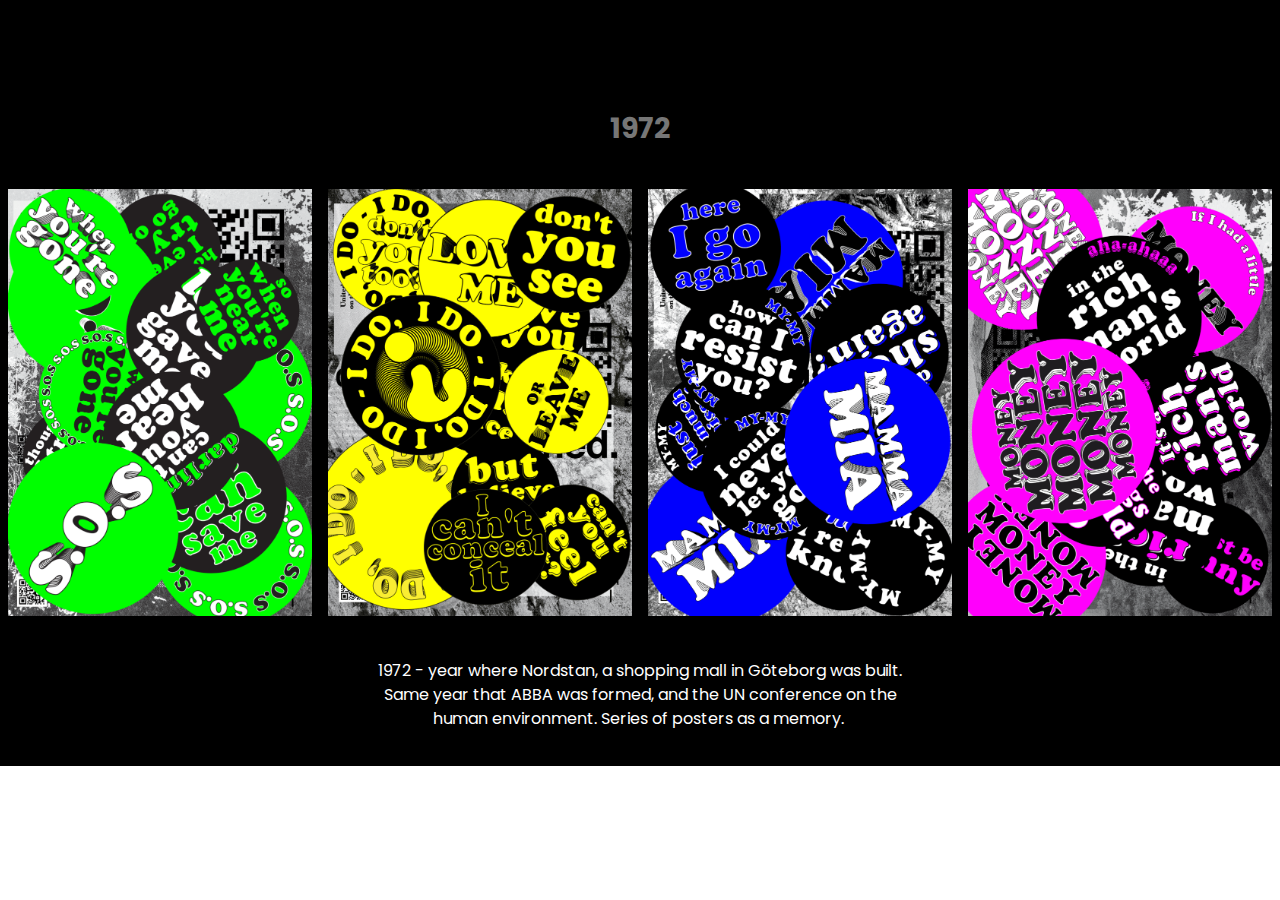
==== page1.html @ 76bf0236 "create github pages" ====
<!DOCTYPE html>
<html >
<head>
  <!-- Site made with Mobirise Website Builder v4.6.5, https://mobirise.com -->
  <meta charset="UTF-8">
  <meta http-equiv="X-UA-Compatible" content="IE=edge">
  <meta name="generator" content="Mobirise v4.6.5, mobirise.com">
  <meta name="viewport" content="width=device-width, initial-scale=1, minimum-scale=1">
  <link rel="shortcut icon" href="assets/images/logo2.png" type="image/x-icon">
  <meta name="description" content="Website Maker Description">
  <title>nordstan</title>
  <link rel="stylesheet" href="assets/web/assets/mobirise-icons/mobirise-icons.css">
  <link rel="stylesheet" href="assets/tether/tether.min.css">
  <link rel="stylesheet" href="assets/bootstrap/css/bootstrap.min.css">
  <link rel="stylesheet" href="assets/bootstrap/css/bootstrap-grid.min.css">
  <link rel="stylesheet" href="assets/bootstrap/css/bootstrap-reboot.min.css">
  <link rel="stylesheet" href="assets/dropdown/css/style.css">
  <link rel="stylesheet" href="assets/theme/css/style.css">
  <link rel="stylesheet" href="assets/gallery/style.css">
  <link rel="stylesheet" href="assets/mobirise/css/mbr-additional.css" type="text/css">
  
  
  
</head>
<body>
  <section class="menu cid-qK80lzFLXe" once="menu" id="menu2-i">

    

    <nav class="navbar navbar-expand beta-menu navbar-dropdown align-items-center navbar-fixed-top navbar-toggleable-sm bg-color transparent">
        <button class="navbar-toggler navbar-toggler-right" type="button" data-toggle="collapse" data-target="#navbarSupportedContent" aria-controls="navbarSupportedContent" aria-expanded="false" aria-label="Toggle navigation">
            <div class="hamburger">
                <span></span>
                <span></span>
                <span></span>
                <span></span>
            </div>
        </button>
        <div class="menu-logo">
            <div class="navbar-brand">
                
                <span class="navbar-caption-wrap"><a class="navbar-caption text-primary display-1" href="index.html">
                        PIA</a></span>
            </div>
        </div>
        <div class="collapse navbar-collapse" id="navbarSupportedContent">
            
            
        </div>
    </nav>
</section>

<section class="engine"><a href="https://mobirise.ws/l">html site maker</a></section><section class="mbr-section article content1 cid-qKcJt9fXYQ" id="content1-m">
    
     

    <div class="container">
        <div class="media-container-row">
            <div class="mbr-text col-12 col-md-8 mbr-fonts-style display-2"><strong>1972</strong></div>
        </div>
    </div>
</section>

<section class="mbr-gallery mbr-slider-carousel cid-qKcIt5nzfX" id="gallery3-k">

    

    <div>
        <div><!-- Filter --><!-- Gallery --><div class="mbr-gallery-row"><div class="mbr-gallery-layout-default"><div><div><div class="mbr-gallery-item mbr-gallery-item--p1" data-video-url="false" data-tags="Awesome"><div href="#lb-gallery3-k" data-slide-to="0" data-toggle="modal"><img src="assets/images/sos-1-800x1123.png" alt=""><span class="icon-focus"></span></div></div><div class="mbr-gallery-item mbr-gallery-item--p1" data-video-url="false" data-tags="Responsive"><div href="#lb-gallery3-k" data-slide-to="1" data-toggle="modal"><img src="assets/images/i-do-800x1123.png" alt=""><span class="icon-focus"></span></div></div><div class="mbr-gallery-item mbr-gallery-item--p1" data-video-url="false" data-tags="Animated"><div href="#lb-gallery3-k" data-slide-to="2" data-toggle="modal"><img src="assets/images/mamma-mia-800x1123.png" alt=""><span class="icon-focus"></span></div></div><div class="mbr-gallery-item mbr-gallery-item--p1" data-video-url="false" data-tags="Animated"><div href="#lb-gallery3-k" data-slide-to="3" data-toggle="modal"><img src="assets/images/money-800x1123.png" alt=""><span class="icon-focus"></span></div></div></div></div><div class="clearfix"></div></div></div><!-- Lightbox --><div data-app-prevent-settings="" class="mbr-slider modal fade carousel slide" tabindex="-1" data-keyboard="true" data-interval="false" id="lb-gallery3-k"><div class="modal-dialog"><div class="modal-content"><div class="modal-body"><div class="carousel-inner"><div class="carousel-item"><img src="assets/images/sos-1.gif" alt=""></div><div class="carousel-item"><img src="assets/images/i-do.gif" alt=""></div><div class="carousel-item"><img src="assets/images/mamma-mia.gif" alt=""></div><div class="carousel-item active"><img src="assets/images/money.gif" alt=""></div></div><a class="carousel-control carousel-control-prev" role="button" data-slide="prev" href="#lb-gallery3-k"><span class="mbri-left mbr-iconfont" aria-hidden="true"></span><span class="sr-only">Previous</span></a><a class="carousel-control carousel-control-next" role="button" data-slide="next" href="#lb-gallery3-k"><span class="mbri-right mbr-iconfont" aria-hidden="true"></span><span class="sr-only">Next</span></a><a class="close" href="#" role="button" data-dismiss="modal"><span class="sr-only">Close</span></a></div></div></div></div></div>
    </div>

</section>

<section class="mbr-section article content10 cid-qKcKQeA6mf" id="content10-o">
    
     

    <div class="container">
        <div class="inner-container" style="width: 66%;">
            <hr class="line" style="width: 10%;">
            <div class="section-text align-center mbr-white mbr-fonts-style display-5">1972 - year where Nordstan, a shopping mall in Göteborg was built. <br>Same year that ABBA was formed, and the UN conference on the<br> human environment. Series of posters as a memory.&nbsp;</div>
            <hr class="line" style="width: 10%;">
        </div>
    </div>
</section>


  <script src="assets/web/assets/jquery/jquery.min.js"></script>
  <script src="assets/popper/popper.min.js"></script>
  <script src="assets/tether/tether.min.js"></script>
  <script src="assets/bootstrap/js/bootstrap.min.js"></script>
  <script src="assets/smoothscroll/smooth-scroll.js"></script>
  <script src="assets/dropdown/js/script.min.js"></script>
  <script src="assets/touchswipe/jquery.touch-swipe.min.js"></script>
  <script src="assets/vimeoplayer/jquery.mb.vimeo_player.js"></script>
  <script src="assets/bootstrapcarouselswipe/bootstrap-carousel-swipe.js"></script>
  <script src="assets/masonry/masonry.pkgd.min.js"></script>
  <script src="assets/imagesloaded/imagesloaded.pkgd.min.js"></script>
  <script src="assets/theme/js/script.js"></script>
  <script src="assets/gallery/player.min.js"></script>
  <script src="assets/gallery/script.js"></script>
  <script src="assets/slidervideo/script.js"></script>
  
  
 <div id="scrollToTop" class="scrollToTop mbr-arrow-up"><a style="text-align: center;"><i></i></a></div>
  </body>
</html>
---- assets/web/assets/mobirise-icons/mobirise-icons.css ----
@font-face {
  font-family: 'MobiriseIcons';
  src:  url('mobirise-icons.eot?spat4u');
  src:  url('mobirise-icons.eot?spat4u#iefix') format('embedded-opentype'),
    url('mobirise-icons.ttf?spat4u') format('truetype'),
    url('mobirise-icons.woff?spat4u') format('woff'),
    url('mobirise-icons.svg?spat4u#MobiriseIcons') format('svg');
  font-weight: normal;
  font-style: normal;
}

[class^="mbri-"], [class*=" mbri-"] {
  /* use !important to prevent issues with browser extensions that change fonts */
  font-family: MobiriseIcons !important;
  speak: none;
  font-style: normal;
  font-weight: normal;
  font-variant: normal;
  text-transform: none;
  line-height: 1;

  /* Better Font Rendering =========== */
  -webkit-font-smoothing: antialiased;
  -moz-osx-font-smoothing: grayscale;
}

.mbri-add-submenu:before {
  content: "\e900";
}
.mbri-alert:before {
  content: "\e901";
}
.mbri-align-center:before {
  content: "\e902";
}
.mbri-align-justify:before {
  content: "\e903";
}
.mbri-align-left:before {
  content: "\e904";
}
.mbri-align-right:before {
  content: "\e905";
}
.mbri-android:before {
  content: "\e906";
}
.mbri-apple:before {
  content: "\e907";
}
.mbri-arrow-down:before {
  content: "\e908";
}
.mbri-arrow-next:before {
  content: "\e909";
}
.mbri-arrow-prev:before {
  content: "\e90a";
}
.mbri-arrow-up:before {
  content: "\e90b";
}
.mbri-bold:before {
  content: "\e90c";
}
.mbri-bookmark:before {
  content: "\e90d";
}
.mbri-bootstrap:before {
  content: "\e90e";
}
.mbri-briefcase:before {
  content: "\e90f";
}
.mbri-browse:before {
  content: "\e910";
}
.mbri-bulleted-list:before {
  content: "\e911";
}
.mbri-calendar:before {
  content: "\e912";
}
.mbri-camera:before {
  content: "\e913";
}
.mbri-cart-add:before {
  content: "\e914";
}
.mbri-cart-full:before {
  content: "\e915";
}
.mbri-cash:before {
  content: "\e916";
}
.mbri-change-style:before {
  content: "\e917";
}
.mbri-chat:before {
  content: "\e918";
}
.mbri-clock:before {
  content: "\e919";
}
.mbri-close:before {
  content: "\e91a";
}
.mbri-cloud:before {
  content: "\e91b";
}
.mbri-code:before {
  content: "\e91c";
}
.mbri-contact-form:before {
  content: "\e91d";
}
.mbri-credit-card:before {
  content: "\e91e";
}
.mbri-cursor-click:before {
  content: "\e91f";
}
.mbri-cust-feedback:before {
  content: "\e920";
}
.mbri-database:before {
  content: "\e921";
}
.mbri-delivery:before {
  content: "\e922";
}
.mbri-desktop:before {
  content: "\e923";
}
.mbri-devices:before {
  content: "\e924";
}
.mbri-down:before {
  content: "\e925";
}
.mbri-download:before {
  content: "\e989";
}
.mbri-drag-n-drop:before {
  content: "\e927";
}
.mbri-drag-n-drop2:before {
  content: "\e928";
}
.mbri-edit:before {
  content: "\e929";
}
.mbri-edit2:before {
  content: "\e92a";
}
.mbri-error:before {
  content: "\e92b";
}
.mbri-extension:before {
  content: "\e92c";
}
.mbri-features:before {
  content: "\e92d";
}
.mbri-file:before {
  content: "\e92e";
}
.mbri-flag:before {
  content: "\e92f";
}
.mbri-folder:before {
  content: "\e930";
}
.mbri-gift:before {
  content: "\e931";
}
.mbri-github:before {
  content: "\e932";
}
.mbri-globe:before {
  content: "\e933";
}
.mbri-globe-2:before {
  content: "\e934";
}
.mbri-growing-chart:before {
  content: "\e935";
}
.mbri-hearth:before {
  content: "\e936";
}
.mbri-help:before {
  content: "\e937";
}
.mbri-home:before {
  content: "\e938";
}
.mbri-hot-cup:before {
  content: "\e939";
}
.mbri-idea:before {
  content: "\e93a";
}
.mbri-image-gallery:before {
  content: "\e93b";
}
.mbri-image-slider:before {
  content: "\e93c";
}
.mbri-info:before {
  content: "\e93d";
}
.mbri-italic:before {
  content: "\e93e";
}
.mbri-key:before {
  content: "\e93f";
}
.mbri-laptop:before {
  content: "\e940";
}
.mbri-layers:before {
  content: "\e941";
}
.mbri-left-right:before {
  content: "\e942";
}
.mbri-left:before {
  content: "\e943";
}
.mbri-letter:before {
  content: "\e944";
}
.mbri-like:before {
  content: "\e945";
}
.mbri-link:before {
  content: "\e946";
}
.mbri-lock:before {
  content: "\e947";
}
.mbri-login:before {
  content: "\e948";
}
.mbri-logout:before {
  content: "\e949";
}
.mbri-magic-stick:before {
  content: "\e94a";
}
.mbri-map-pin:before {
  content: "\e94b";
}
.mbri-menu:before {
  content: "\e94c";
}
.mbri-mobile:before {
  content: "\e94d";
}
.mbri-mobile2:before {
  content: "\e94e";
}
.mbri-mobirise:before {
  content: "\e94f";
}
.mbri-more-horizontal:before {
  content: "\e950";
}
.mbri-more-vertical:before {
  content: "\e951";
}
.mbri-music:before {
  content: "\e952";
}
.mbri-new-file:before {
  content: "\e953";
}
.mbri-numbered-list:before {
  content: "\e954";
}
.mbri-opened-folder:before {
  content: "\e955";
}
.mbri-pages:before {
  content: "\e956";
}
.mbri-paper-plane:before {
  content: "\e957";
}
.mbri-paperclip:before {
  content: "\e958";
}
.mbri-photo:before {
  content: "\e959";
}
.mbri-photos:before {
  content: "\e95a";
}
.mbri-pin:before {
  content: "\e95b";
}
.mbri-play:before {
  content: "\e95c";
}
.mbri-plus:before {
  content: "\e95d";
}
.mbri-preview:before {
  content: "\e95e";
}
.mbri-print:before {
  content: "\e95f";
}
.mbri-protect:before {
  content: "\e960";
}
.mbri-question:before {
  content: "\e961";
}
.mbri-quote-left:before {
  content: "\e962";
}
.mbri-quote-right:before {
  content: "\e963";
}
.mbri-refresh:before {
  content: "\e964";
}
.mbri-responsive:before {
  content: "\e965";
}
.mbri-right:before {
  content: "\e966";
}
.mbri-rocket:before {
  content: "\e967";
}
.mbri-sad-face:before {
  content: "\e968";
}
.mbri-sale:before {
  content: "\e969";
}
.mbri-save:before {
  content: "\e96a";
}
.mbri-search:before {
  content: "\e96b";
}
.mbri-setting:before {
  content: "\e96c";
}
.mbri-setting2:before {
  content: "\e96d";
}
.mbri-setting3:before {
  content: "\e96e";
}
.mbri-share:before {
  content: "\e96f";
}
.mbri-shopping-bag:before {
  content: "\e970";
}
.mbri-shopping-basket:before {
  content: "\e971";
}
.mbri-shopping-cart:before {
  content: "\e972";
}
.mbri-sites:before {
  content: "\e973";
}
.mbri-smile-face:before {
  content: "\e974";
}
.mbri-speed:before {
  content: "\e975";
}
.mbri-star:before {
  content: "\e976";
}
.mbri-success:before {
  content: "\e977";
}
.mbri-sun:before {
  content: "\e978";
}
.mbri-sun2:before {
  content: "\e979";
}
.mbri-tablet:before {
  content: "\e97a";
}
.mbri-tablet-vertical:before {
  content: "\e97b";
}
.mbri-target:before {
  content: "\e97c";
}
.mbri-timer:before {
  content: "\e97d";
}
.mbri-to-ftp:before {
  content: "\e97e";
}
.mbri-to-local-drive:before {
  content: "\e97f";
}
.mbri-touch-swipe:before {
  content: "\e980";
}
.mbri-touch:before {
  content: "\e981";
}
.mbri-trash:before {
  content: "\e982";
}
.mbri-underline:before {
  content: "\e983";
}
.mbri-unlink:before {
  content: "\e984";
}
.mbri-unlock:before {
  content: "\e985";
}
.mbri-up-down:before {
  content: "\e986";
}
.mbri-up:before {
  content: "\e987";
}
.mbri-update:before {
  content: "\e988";
}
.mbri-upload:before {
 content: "\e926"; 
}
.mbri-user:before {
  content: "\e98a";
}
.mbri-user2:before {
  content: "\e98b";
}
.mbri-users:before {
  content: "\e98c";
}
.mbri-video:before {
  content: "\e98d";
}
.mbri-video-play:before {
  content: "\e98e";
}
.mbri-watch:before {
  content: "\e98f";
}
.mbri-website-theme:before {
  content: "\e990";
}
.mbri-wifi:before {
  content: "\e991";
}
.mbri-windows:before {
  content: "\e992";
}
.mbri-zoom-out:before {
  content: "\e993";
}
.mbri-redo:before {
  content: "\e994";
}
.mbri-undo:before {
  content: "\e995";
}
---- assets/dropdown/css/style.css ----
.navbar-dropdown {
  left: 0;
  padding: 0;
  position: absolute;
  right: 0;
  top: 0;
  transition: all 0.45s ease;
  z-index: 1030;
  background: #282828; }
  .navbar-dropdown .navbar-logo {
    margin-right: 0.8rem;
    transition: margin 0.3s ease-in-out;
    vertical-align: middle; }
    .navbar-dropdown .navbar-logo img {
      height: 3.125rem;
      transition: all 0.3s ease-in-out; }
    .navbar-dropdown .navbar-logo.mbr-iconfont {
      font-size: 3.125rem;
      line-height: 3.125rem; }
  .navbar-dropdown .navbar-caption {
    font-weight: 700;
    white-space: normal;
    vertical-align: -4px;
    line-height: 3.125rem !important; }
    .navbar-dropdown .navbar-caption, .navbar-dropdown .navbar-caption:hover {
      color: inherit;
      text-decoration: none; }
  .navbar-dropdown .mbr-iconfont + .navbar-caption {
    vertical-align: -1px; }
  .navbar-dropdown.navbar-fixed-top {
    position: fixed; }
  .navbar-dropdown .navbar-brand span {
    vertical-align: -4px; }
  .navbar-dropdown.bg-color.transparent {
    background: none; }
  .navbar-dropdown.navbar-short .navbar-brand {
    padding: 0.625rem 0; }
    .navbar-dropdown.navbar-short .navbar-brand span {
      vertical-align: -1px; }
  .navbar-dropdown.navbar-short .navbar-caption {
    line-height: 2.375rem !important;
    vertical-align: -2px; }
  .navbar-dropdown.navbar-short .navbar-logo {
    margin-right: 0.5rem; }
    .navbar-dropdown.navbar-short .navbar-logo img {
      height: 2.375rem; }
    .navbar-dropdown.navbar-short .navbar-logo.mbr-iconfont {
      font-size: 2.375rem;
      line-height: 2.375rem; }
  .navbar-dropdown.navbar-short .mbr-table-cell {
    height: 3.625rem; }
  .navbar-dropdown .navbar-close {
    left: 0.6875rem;
    position: fixed;
    top: 0.75rem;
    z-index: 1000; }
  .navbar-dropdown .hamburger-icon {
    content: "";
    display: inline-block;
    vertical-align: middle;
    width: 16px;
    -webkit-box-shadow: 0 -6px 0 1px #282828,0 0 0 1px #282828,0 6px 0 1px #282828;
    -moz-box-shadow: 0 -6px 0 1px #282828,0 0 0 1px #282828,0 6px 0 1px #282828;
    box-shadow: 0 -6px 0 1px #282828,0 0 0 1px #282828,0 6px 0 1px #282828; }

.dropdown-menu .dropdown-toggle[data-toggle="dropdown-submenu"]::after {
  border-bottom: 0.35em solid transparent;
  border-left: 0.35em solid;
  border-right: 0;
  border-top: 0.35em solid transparent;
  margin-left: 0.3rem; }

.dropdown-menu .dropdown-item:focus {
  outline: 0; }

.nav-dropdown {
  font-size: 0.75rem;
  font-weight: 500;
  height: auto !important; }
  .nav-dropdown .nav-btn {
    padding-left: 1rem; }
  .nav-dropdown .link {
    margin: .667em 1.667em;
    font-weight: 500;
    padding: 0;
    transition: color .2s ease-in-out; }
    .nav-dropdown .link.dropdown-toggle {
      margin-right: 2.583em; }
      .nav-dropdown .link.dropdown-toggle::after {
        margin-left: .25rem;
        border-top: 0.35em solid;
        border-right: 0.35em solid transparent;
        border-left: 0.35em solid transparent;
        border-bottom: 0; }
      .nav-dropdown .link.dropdown-toggle[aria-expanded="true"] {
        margin: 0;
        padding: 0.667em 3.263em  0.667em 1.667em; }
  .nav-dropdown .link::after,
  .nav-dropdown .dropdown-item::after {
    color: inherit; }
  .nav-dropdown .btn {
    font-size: 0.75rem;
    font-weight: 700;
    letter-spacing: 0;
    margin-bottom: 0;
    padding-left: 1.25rem;
    padding-right: 1.25rem; }
  .nav-dropdown .dropdown-menu {
    border-radius: 0;
    border: 0;
    left: 0;
    margin: 0;
    padding-bottom: 1.25rem;
    padding-top: 1.25rem;
    position: relative; }
  .nav-dropdown .dropdown-submenu {
    margin-left: 0.125rem;
    top: 0; }
  .nav-dropdown .dropdown-item {
    font-weight: 500;
    line-height: 2;
    padding: 0.3846em 4.615em 0.3846em 1.5385em;
    position: relative;
    transition: color .2s ease-in-out, background-color .2s ease-in-out; }
    .nav-dropdown .dropdown-item::after {
      margin-top: -0.3077em;
      position: absolute;
      right: 1.1538em;
      top: 50%; }
    .nav-dropdown .dropdown-item:focus, .nav-dropdown .dropdown-item:hover {
      background: none; }

@media (max-width: 767px) {
  .nav-dropdown.navbar-toggleable-sm {
    bottom: 0;
    display: none;
    left: 0;
    overflow-x: hidden;
    position: fixed;
    top: 0;
    transform: translateX(-100%);
    -ms-transform: translateX(-100%);
    -webkit-transform: translateX(-100%);
    width: 18.75rem;
    z-index: 999; } }
.nav-dropdown.navbar-toggleable-xl {
  bottom: 0;
  display: none;
  left: 0;
  overflow-x: hidden;
  position: fixed;
  top: 0;
  transform: translateX(-100%);
  -ms-transform: translateX(-100%);
  -webkit-transform: translateX(-100%);
  width: 18.75rem;
  z-index: 999; }

.nav-dropdown-sm {
  display: block !important;
  overflow-x: hidden;
  overflow: auto;
  padding-top: 3.875rem; }
  .nav-dropdown-sm::after {
    content: "";
    display: block;
    height: 3rem;
    width: 100%; }
  .nav-dropdown-sm.collapse.in ~ .navbar-close {
    display: block !important; }
  .nav-dropdown-sm.collapsing, .nav-dropdown-sm.collapse.in {
    transform: translateX(0);
    -ms-transform: translateX(0);
    -webkit-transform: translateX(0);
    transition: all 0.25s ease-out;
    -webkit-transition: all 0.25s ease-out;
    background: #282828; }
  .nav-dropdown-sm.collapsing[aria-expanded="false"] {
    transform: translateX(-100%);
    -ms-transform: translateX(-100%);
    -webkit-transform: translateX(-100%); }
  .nav-dropdown-sm .nav-item {
    display: block;
    margin-left: 0 !important;
    padding-left: 0; }
  .nav-dropdown-sm .link,
  .nav-dropdown-sm .dropdown-item {
    border-top: 1px dotted rgba(255, 255, 255, 0.1);
    font-size: 0.8125rem;
    line-height: 1.6;
    margin: 0 !important;
    padding: 0.875rem 2.4rem 0.875rem 1.5625rem !important;
    position: relative;
    white-space: normal; }
    .nav-dropdown-sm .link:focus, .nav-dropdown-sm .link:hover,
    .nav-dropdown-sm .dropdown-item:focus,
    .nav-dropdown-sm .dropdown-item:hover {
      background: rgba(0, 0, 0, 0.2) !important;
      color: #c0a375; }
  .nav-dropdown-sm .nav-btn {
    position: relative;
    padding: 1.5625rem 1.5625rem 0 1.5625rem; }
    .nav-dropdown-sm .nav-btn::before {
      border-top: 1px dotted rgba(255, 255, 255, 0.1);
      content: "";
      left: 0;
      position: absolute;
      top: 0;
      width: 100%; }
    .nav-dropdown-sm .nav-btn + .nav-btn {
      padding-top: 0.625rem; }
      .nav-dropdown-sm .nav-btn + .nav-btn::before {
        display: none; }
  .nav-dropdown-sm .btn {
    padding: 0.625rem 0; }
  .nav-dropdown-sm .dropdown-toggle[data-toggle="dropdown-submenu"]::after {
    margin-left: .25rem;
    border-top: 0.35em solid;
    border-right: 0.35em solid transparent;
    border-left: 0.35em solid transparent;
    border-bottom: 0; }
  .nav-dropdown-sm .dropdown-toggle[data-toggle="dropdown-submenu"][aria-expanded="true"]::after {
    border-top: 0;
    border-right: 0.35em solid transparent;
    border-left: 0.35em solid transparent;
    border-bottom: 0.35em solid; }
  .nav-dropdown-sm .dropdown-menu {
    margin: 0;
    padding: 0;
    position: relative;
    top: 0;
    left: 0;
    width: 100%;
    border: 0;
    float: none;
    border-radius: 0;
    background: none; }
  .nav-dropdown-sm .dropdown-submenu {
    left: 100%;
    margin-left: 0.125rem;
    margin-top: -1.25rem;
    top: 0; }

.navbar-toggleable-sm .nav-dropdown .dropdown-menu {
  position: absolute; }

.navbar-toggleable-sm .nav-dropdown .dropdown-submenu {
  left: 100%;
  margin-left: 0.125rem;
  margin-top: -1.25rem;
  top: 0; }

.navbar-toggleable-sm.opened .nav-dropdown .dropdown-menu {
  position: relative; }

.navbar-toggleable-sm.opened .nav-dropdown .dropdown-submenu {
  left: 0;
  margin-left: 00rem;
  margin-top: 0rem;
  top: 0; }

.is-builder .nav-dropdown.collapsing {
  transition: none !important; }

/*# sourceMappingURL=style.css.map */
---- assets/theme/css/style.css ----
/*!
 * Mobirise v4 theme (https://mobirise.com/)
 * Copyright 2017 Mobirise
 */
section {
  background-color: #eeeeee; }

section,
.container,
.container-fluid {
  position: relative;
  word-wrap: break-word; }

a.mbr-iconfont:hover {
  text-decoration: none; }

.article .lead p, .article .lead ul, .article .lead ol, .article .lead pre, .article .lead blockquote {
  margin-bottom: 0; }

a {
  font-style: normal;
  font-weight: 400;
  cursor: pointer; }
  a, a:hover {
    text-decoration: none; }

figure {
  margin-bottom: 0; }

body {
  color: #232323; }

h1, h2, h3, h4, h5, h6,
.h1, .h2, .h3, .h4, .h5, .h6,
.display-1, .display-2, .display-3, .display-4 {
  line-height: 1;
  word-break: break-word;
  word-wrap: break-word; }

b, strong {
  font-weight: bold; }

blockquote {
  padding: 10px 0 10px 20px;
  position: relative;
  border-left: 2px solid;
  border-color: #ff3366; }

input:-webkit-autofill, input:-webkit-autofill:hover, input:-webkit-autofill:focus, input:-webkit-autofill:active {
  transition-delay: 9999s;
  transition-property: background-color, color; }

textarea[type="hidden"] {
  display: none; }

body {
  position: relative; }

section {
  background-position: 50% 50%;
  background-repeat: no-repeat;
  background-size: cover; }
  section .mbr-background-video,
  section .mbr-background-video-preview {
    position: absolute;
    bottom: 0;
    left: 0;
    right: 0;
    top: 0; }

.hidden {
  visibility: hidden; }

.mbr-z-index20 {
  z-index: 20; }

/*! Base colors */
.mbr-white {
  color: #ffffff; }

.mbr-black {
  color: #000000; }

.mbr-bg-white {
  background-color: #ffffff; }

.mbr-bg-black {
  background-color: #000000; }

/*! Text-aligns */
.align-left {
  text-align: left; }

.align-center {
  text-align: center; }

.align-right {
  text-align: right; }

@media (max-width: 767px) {
  .align-left, .align-center, .align-right, .mbr-section-btn, .mbr-section-title {
    text-align: center; } }
/*! Font-weight  */
.mbr-light {
  font-weight: 300; }

.mbr-regular {
  font-weight: 400; }

.mbr-semibold {
  font-weight: 500; }

.mbr-bold {
  font-weight: 700; }

/*! Media  */
.media-size-item {
  -webkit-flex: 1 1 auto;
  -moz-flex: 1 1 auto;
  -ms-flex: 1 1 auto;
  -o-flex: 1 1 auto;
  flex: 1 1 auto; }

.media-content {
  -webkit-flex-basis: 100%;
  flex-basis: 100%; }

.media-container-row {
  display: -ms-flexbox;
  display: -webkit-flex;
  display: flex;
  -webkit-flex-direction: row;
  -ms-flex-direction: row;
  flex-direction: row;
  -webkit-flex-wrap: wrap;
  -ms-flex-wrap: wrap;
  flex-wrap: wrap;
  -webkit-justify-content: center;
  -ms-flex-pack: center;
  justify-content: center;
  -webkit-align-content: center;
  -ms-flex-line-pack: center;
  align-content: center;
  -webkit-align-items: start;
  -ms-flex-align: start;
  align-items: start; }
  .media-container-row .media-size-item {
    width: 400px; }

.media-container-column {
  display: -ms-flexbox;
  display: -webkit-flex;
  display: flex;
  -webkit-flex-direction: column;
  -ms-flex-direction: column;
  flex-direction: column;
  -webkit-flex-wrap: wrap;
  -ms-flex-wrap: wrap;
  flex-wrap: wrap;
  -webkit-justify-content: center;
  -ms-flex-pack: center;
  justify-content: center;
  -webkit-align-content: center;
  -ms-flex-line-pack: center;
  align-content: center;
  -webkit-align-items: stretch;
  -ms-flex-align: stretch;
  align-items: stretch; }
  .media-container-column > * {
    width: 100%; }

@media (min-width: 992px) {
  .media-container-row {
    -webkit-flex-wrap: nowrap;
    -ms-flex-wrap: nowrap;
    flex-wrap: nowrap; } }
figure {
  overflow: hidden; }

figure[mbr-media-size] {
  transition: width 0.1s; }

.mbr-figure img, .mbr-figure iframe {
  display: block;
  width: 100%; }

.card {
  background-color: transparent;
  border: none; }

.card-img {
  text-align: center;
  flex-shrink: 0; }

.media {
  max-width: 100%;
  margin: 0 auto; }

.mbr-figure {
  -ms-flex-item-align: center;
  -ms-grid-row-align: center;
  -webkit-align-self: center;
  align-self: center; }

.media-container > div {
  max-width: 100%; }

.mbr-figure img, .card-img img {
  width: 100%; }

@media (max-width: 991px) {
  .media-size-item {
    width: auto !important; }

  .media {
    width: auto; }

  .mbr-figure {
    width: 100% !important; } }
/*! Buttons */
.mbr-section-btn {
  margin-left: -.25rem;
  margin-right: -.25rem;
  font-size: 0; }

nav .mbr-section-btn {
  margin-left: 0rem;
  margin-right: 0rem; }

/*! Btn icon margin */
.btn .mbr-iconfont, .btn.btn-sm .mbr-iconfont {
  cursor: pointer;
  margin-right: 0.5rem; }

.btn.btn-md .mbr-iconfont, .btn.btn-md .mbr-iconfont {
  margin-right: 0.8rem; }

.mbr-regular {
  font-weight: 400; }

.mbr-semibold {
  font-weight: 500; }

.mbr-bold {
  font-weight: 700; }

[type="submit"] {
  -webkit-appearance: none; }

/*! Full-screen */
.mbr-fullscreen .mbr-overlay {
  min-height: 100vh; }

.mbr-fullscreen {
  display: flex;
  display: -webkit-flex;
  display: -moz-flex;
  display: -ms-flex;
  display: -o-flex;
  align-items: center;
  -webkit-align-items: center;
  min-height: 100vh;
  padding-top: 3rem;
  padding-bottom: 3rem; }

/*! Map */
.map {
  height: 25rem;
  position: relative; }
  .map iframe {
    width: 100%;
    height: 100%; }

/* Form */
.form-asterisk {
  font-family: initial;
  position: absolute;
  top: -2px;
  font-weight: normal; }

/*! Scroll to top arrow */
.mbr-arrow-up {
  bottom: 25px;
  right: 90px;
  position: fixed;
  text-align: right;
  z-index: 5000;
  color: #ffffff;
  font-size: 32px;
  transform: rotate(180deg);
  -webkit-transform: rotate(180deg); }

.mbr-arrow-up a {
  background: rgba(0, 0, 0, 0.2);
  border-radius: 3px;
  color: #fff;
  display: inline-block;
  height: 60px;
  width: 60px;
  outline-style: none !important;
  position: relative;
  text-decoration: none;
  transition: all .3s ease-in-out;
  cursor: pointer;
  text-align: center; }
  .mbr-arrow-up a:hover {
    background-color: rgba(0, 0, 0, 0.4); }
  .mbr-arrow-up a i {
    line-height: 60px; }

.mbr-arrow-up-icon {
  display: block;
  color: #fff; }

.mbr-arrow-up-icon::before {
  content: "\203a";
  display: inline-block;
  font-family: serif;
  font-size: 32px;
  line-height: 1;
  font-style: normal;
  position: relative;
  top: 6px;
  left: -4px;
  -webkit-transform: rotate(-90deg);
  transform: rotate(-90deg); }

/*! Arrow Down */
.mbr-arrow {
  position: absolute;
  bottom: 45px;
  left: 50%;
  width: 60px;
  height: 60px;
  cursor: pointer;
  background-color: rgba(80, 80, 80, 0.5);
  border-radius: 50%;
  -webkit-transform: translateX(-50%);
  transform: translateX(-50%); }
  .mbr-arrow > a {
    display: inline-block;
    text-decoration: none;
    outline-style: none;
    -webkit-animation: arrowdown 1.7s ease-in-out infinite;
    animation: arrowdown 1.7s ease-in-out infinite; }
    .mbr-arrow > a > i {
      position: absolute;
      top: -2px;
      left: 15px;
      font-size: 2rem; }

@keyframes arrowdown {
  0% {
    transform: translateY(0px);
    -webkit-transform: translateY(0px); }
  50% {
    transform: translateY(-5px);
    -webkit-transform: translateY(-5px); }
  100% {
    transform: translateY(0px);
    -webkit-transform: translateY(0px); } }
@-webkit-keyframes arrowdown {
  0% {
    transform: translateY(0px);
    -webkit-transform: translateY(0px); }
  50% {
    transform: translateY(-5px);
    -webkit-transform: translateY(-5px); }
  100% {
    transform: translateY(0px);
    -webkit-transform: translateY(0px); } }
@media (max-width: 500px) {
  .mbr-arrow-up {
    left: 50%;
    right: auto;
    transform: translateX(-50%) rotate(180deg);
    -webkit-transform: translateX(-50%) rotate(180deg); } }
/*Gradients animation*/
@keyframes gradient-animation {
  from {
    background-position: 0% 100%;
    animation-timing-function: ease-in-out; }
  to {
    background-position: 100% 0%;
    animation-timing-function: ease-in-out; } }
@-webkit-keyframes gradient-animation {
  from {
    background-position: 0% 100%;
    animation-timing-function: ease-in-out; }
  to {
    background-position: 100% 0%;
    animation-timing-function: ease-in-out; } }
.bg-gradient {
  background-size: 200% 200%;
  animation: gradient-animation 5s infinite alternate;
  -webkit-animation: gradient-animation 5s infinite alternate; }

.menu .navbar-brand {
  display: -webkit-flex; }
  .menu .navbar-brand span {
    display: flex;
    display: -webkit-flex; }
  .menu .navbar-brand .navbar-caption-wrap {
    display: -webkit-flex; }
  .menu .navbar-brand .navbar-logo img {
    display: -webkit-flex; }
@media (min-width: 768px) and (max-width: 991px) {
  .menu .navbar-toggleable-sm .navbar-nav {
    display: -webkit-box;
    display: -webkit-flex;
    display: -ms-flexbox; } }
@media (min-width: 992px) {
  .menu .navbar-nav.nav-dropdown {
    display: -webkit-flex; }
  .menu .navbar-toggleable-sm .navbar-collapse {
    display: -webkit-flex !important; } }

/*# sourceMappingURL=style.css.map */
.engine {
	position: absolute;
	text-indent: -2400px;
	text-align: center;
	padding: 0;
	top: 0;
	left: -2400px;
}
---- assets/gallery/style.css ----
/*-------

   Gallery

-------*/
.mbr-gallery .mbr-gallery-item {
  position: relative;
  display: inline-block;
  width: 25%;
  cursor: pointer; }

@media (max-width: 768px) {
  .mbr-gallery .mbr-gallery-item {
    width: 50%; } }
@media (max-width: 400px) {
  .mbr-gallery .mbr-gallery-item {
    width: 100%; } }
.mbr-gallery .icon-focus,
.mbr-gallery .icon-video {
  position: absolute;
  top: calc(50% - 32px);
  left: calc(50% - 24px);
  font-family: 'MobiriseIcons' !important;
  font-size: 3rem !important;
  color: #fff;
  opacity: 0;
  transition: .2s opacity ease-in-out;
  z-index: 5; }

.mbr-gallery .icon-focus::before {
  content: '\e96b'; }

.mbr-gallery .icon-video::before {
  content: '\e95c'; }

.mbr-gallery .mbr-gallery-item > div:hover .icon-focus,
.mbr-gallery .mbr-gallery-item > div:hover .icon-video {
  opacity: 1; }

.mbr-gallery .mbr-gallery-item img {
  width: 100%;
  opacity: 1;
  -webkit-transition: .2s opacity ease-in-out;
  transition: .2s opacity ease-in-out; }

.mbr-gallery .mbr-gallery-item > div:hover img {
  opacity: 1; }

.mbr-gallery .mbr-gallery-item > div {
  background: #fff;
  display: block;
  outline: none;
  position: relative; }

.mbr-gallery .mbr-gallery-item .icon {
  -webkit-transform: translateX(-50%) translateY(-50%);
  -webkit-transition: .2s opacity ease-in-out;
  color: #000;
  font-size: 30px;
  height: 69px;
  left: 50%;
  opacity: 0;
  position: absolute;
  top: 50%;
  transform: translateX(-50%) translateY(-50%);
  transition: .2s opacity ease-in-out;
  width: 69px; }

.mbr-gallery .mbr-gallery-item .icon::after,
.mbr-gallery .mbr-gallery-item .icon::before {
  content: '';
  display: block;
  position: absolute;
  height: 69px;
  width: 1px;
  margin-left: 34.5px;
  background-color: #fff; }

.mbr-gallery .mbr-gallery-item .icon::after {
  width: 69px;
  height: 1px;
  margin-left: 0;
  margin-top: 34.5px; }

.mbr-gallery .mbr-gallery-item > div:hover .icon {
  opacity: 1; }

.mbr-gallery .mbr-gallery-item > div:hover::before {
  opacity: .9; }

.mbr-gallery .mbr-gallery-item > div:hover .mbr-gallery-title {
  background: transparent !important; }

/* remove spacing */
.mbr-gallery .mbr-gallery-row.no-gutter {
  margin: 0; }

.mbr-gallery .mbr-gallery-row.no-gutter .mbr-gallery-item {
  padding: 0; }

/* container */
.mbr-gallery .container.mbr-gallery-layout-default {
  padding: 93px 0; }

/* fix horizontal scrollbar */
.mbr-gallery .mbr-gallery-layout-article,
.mbr-gallery .mbr-gallery-layout-default {
  overflow: hidden; }

/* lightbox */
.mbr-gallery .modal {
  position: fixed;
  overflow: hidden;
  padding-right: 0 !important; }

.mbr-gallery .modal-content {
  border-radius: 0;
  border: none;
  background: transparent; }

.mbr-gallery .modal-body {
  padding: 0; }

.mbr-gallery .modal-body img {
  width: 100%; }

.mbr-gallery .modal .close {
  position: fixed;
  background: #1b1b1b;
  opacity: .5;
  font-size: 35px;
  font-weight: 300;
  width: 70px;
  height: 70px;
  border-radius: 50%;
  color: #fff;
  top: 2.5rem;
  right: 2.5rem;
  line-height: 70px;
  border: none;
  text-align: center;
  text-shadow: none;
  z-index: 5;
  -webkit-transition: opacity .3s ease;
  -moz-transition: opacity .3s ease;
  -o-transition: opacity .3s ease;
  transition: opacity .3s ease;
  font-family: 'MobiriseIcons'; }
  .mbr-gallery .modal .close::before {
    content: '\e91a'; }

.mbr-gallery .modal .close:hover {
  opacity: 1;
  background: #000;
  color: #fff; }

.mbr-gallery .modal-dialog {
  max-width: 100% !important; }

.mbr-gallery .modal.in .modal-dialog {
  margin: 0 auto; }

/* modal back color opacity */
.modal-backdrop.in {
  opacity: .8;
  filter: alpha(opacity=80); }

@media (max-width: 768px) {
  .mbr-gallery .carousel-control,
  .mbr-gallery .carousel-indicators,
  .mbr-gallery .modal .close {
    position: fixed; } }
/* fix fade in effect */
.mbr-gallery .modal.fade .modal-dialog {
  -webkit-transition: margin-top .3s ease-out;
  -moz-transition: margin-top .3s ease-out;
  -o-transition: margin-top .3s ease-out;
  transition: margin-top .3s ease-out; }

.mbr-gallery .modal.fade .modal-dialog,
.mbr-gallery .modal.in .modal-dialog {
  -webkit-transform: none;
  -ms-transform: none;
  -o-transform: none;
  transform: none; }

/*-------

   Slider

-------*/
.mbr-slider .carousel-inner > .active,
.mbr-slider .carousel-inner > .next,
.mbr-slider .carousel-inner > .prev {
  display: table; }

.mbr-slider .carousel-control {
  position: absolute;
  width: 70px;
  height: 70px;
  top: 50%;
  margin-top: -35px;
  line-height: 70px;
  border-radius: 50%;
  font-size: 35px;
  border: 0;
  opacity: .5;
  text-shadow: none;
  z-index: 5;
  color: #fff;
  -webkit-transition: all .2s ease-in-out 0s;
  -o-transition: all .2s ease-in-out 0s;
  transition: all .2s ease-in-out 0s; }

.mbr-gallery .mbr-slider .carousel-control {
  position: fixed; }

@media (max-width: 991px) {
  .mbr-gallery .mbr-slider .carousel-control {
    bottom: 2.5rem;
    margin-top: 0;
    top: auto;
    z-index: 17; } }
.mbr-gallery .mbr-slider .carousel-inner > .active {
  display: block; }

.mbr-slider .carousel-control.left {
  left: 0;
  margin-left: 2.5rem; }

.mbr-slider .carousel-control.right {
  right: 0;
  margin-right: 2.5rem; }

.mbr-slider .carousel-control .icon-next,
.mbr-slider .carousel-control .icon-prev {
  margin-top: -18px;
  font-size: 40px;
  line-height: 27px; }

.mbr-slider .carousel-control:hover {
  background: #1b1b1b;
  color: #fff;
  opacity: 1; }

.mbr-slider .carousel-indicators {
  position: absolute;
  bottom: 0;
  margin-bottom: 1.5rem !important; }

@media (max-width: 543px) {
  .mbr-slider .carousel-indicators {
    display: none; } }
.carousel-indicators .active,
.carousel-indicators li {
  width: 15px;
  height: 15px;
  margin: 3px;
  background: #1b1b1b;
  border: 0;
  opacity: .5; }

.carousel-indicators .active {
  border: 4px solid #1b1b1b;
  background: #fff; }

.carousel-indicators li {
  max-width: 15px;
  max-height: 15px;
  margin: 3px;
  background: #1b1b1b;
  border: 0;
  border-radius: 50%;
  opacity: .5; }

.carousel-indicators li.active {
  border: 4px solid #1b1b1b;
  background: #fff; }

.container .carousel-indicators {
  margin-bottom: 3px; }

.mbr-gallery .mbr-slider .carousel-indicators {
  position: fixed;
  margin-bottom: 2.5rem !important; }

@media (max-width: 991px) {
  .mbr-gallery .mbr-slider .carousel-indicators {
    margin-bottom: 3.625rem !important;
    padding-left: 2.5rem;
    padding-right: 2.5rem; } }
.mbr-slider .carousel-indicators .active,
.mbr-slider .carousel-indicators li {
  width: 20px;
  height: 20px;
  margin: 3px;
  background: #1b1b1b;
  border: 0;
  opacity: .5; }

.mbr-slider .carousel-indicators .active {
  border: 4px solid #1b1b1b;
  background: #fff; }

@media (max-width: 767px) {
  .mbr-slider .carousel-control {
    top: auto;
    bottom: 20px; }

  .mbr-slider > .container .carousel-control {
    margin-bottom: 0; } }
/* boxed slider */
.mbr-slider > .boxed-slider {
  position: relative;
  padding: 93px 0; }

.mbr-slider > .boxed-slider > div {
  position: relative; }

.mbr-slider > .container img {
  width: 100%; }

.mbr-slider > .container img + .row {
  position: absolute;
  top: 50%;
  left: 0;
  right: 0;
  -webkit-transform: translateY(-50%);
  -moz-transform: translateY(-50%);
  transform: translateY(-50%);
  z-index: 2; }

.mbr-slider .mbr-section {
  padding: 0;
  background-attachment: scroll; }

.mbr-slider .mbr-table-cell {
  padding: 0; }

.mbr-slider > .container .carousel-indicators {
  margin-bottom: 3px; }

/* article slider */
.mbr-slider > .article-slider .mbr-section,
.mbr-slider > .article-slider .mbr-section .mbr-table-cell {
  padding-top: 0;
  padding-bottom: 0; }

.modal-backdrop.show {
  opacity: .7; }

.video-container .mbr-background-video iframe {
  width: 100%;
  height: 100%; }

.mbr-gallery-item__hided {
  position: absolute !important;
  left: 0 !important;
  width: 0 !important;
  height: 0;
  padding: 0 !important; }

.mbr-gallery-item__hided img {
  display: none !important; }

.mbr-gallery-item__hided span {
  display: none !important; }

.mbr-gallery-filter {
  padding-top: 30px;
  padding-bottom: 30px;
  text-align: center; }
  .mbr-gallery-filter li {
    display: inline-block;
    padding: 5px 0;
    transition: all .3s ease-out; }
    .mbr-gallery-filter li .btn {
      cursor: pointer; }
  .mbr-gallery-filter.gallery-filter__bg li {
    color: #fff; }
  .mbr-gallery-filter.gallery-filter__bg .active {
    color: #000;
    background-color: #fff; }
  .mbr-gallery-filter ul {
    display: inline-block;
    width: 100%;
    padding-left: 0;
    margin-bottom: 0;
    list-style: none; }

.mbr-gallery-item > div {
  position: relative; }

.mbr-gallery-item--p1 {
  padding: 0.5rem; }

.mbr-gallery-item--p2 {
  padding: 1rem; }

.mbr-gallery-item--p3 {
  padding: 1.5rem; }

.mbr-gallery-item--p4 {
  padding: 2rem; }

.mbr-gallery-item--p5 {
  padding: 2.5rem; }

.mbr-gallery-item--p6 {
  padding: 3rem; }

.mbr-gallery .mbr-gallery-item--p4 {
  width: 33.333%; }

.mbr-gallery .mbr-gallery-item--p6, .mbr-gallery .mbr-gallery-item--p5 {
  width: 50%; }

@media (max-width: 992px) {
  .mbr-gallery-item--p1 {
    padding: 0.5rem; }

  .mbr-gallery-item--p2 {
    padding: 0.8rem; }

  .mbr-gallery-item--p3 {
    padding: 1rem; }

  .mbr-gallery-item--p4 {
    padding: 1.5rem; }

  .mbr-gallery-item--p5 {
    padding: 1.8rem; }

  .mbr-gallery-item--p6 {
    padding: 2rem; }

  .mbr-gallery .mbr-gallery-item--p2,
  .mbr-gallery .mbr-gallery-item--p3 {
    width: 50%; }

  .mbr-gallery .mbr-gallery-item--p6,
  .mbr-gallery .mbr-gallery-item--p5,
  .mbr-gallery .mbr-gallery-item--p4 {
    width: 100%; } }
@media (max-width: 400px) {
  .mbr-gallery .mbr-gallery-item--p3,
  .mbr-gallery .mbr-gallery-item--p2,
  .mbr-gallery .mbr-gallery-item--p1 {
    width: 100%; } }

/*# sourceMappingURL=style.css.map */
---- assets/mobirise/css/mbr-additional.css ----
@import url(https://fonts.googleapis.com/css?family=Poppins:100,100i,200,200i,300,300i,400,400i,500,500i,600,600i,700,700i,800,800i,900,900i);
@import url(https://fonts.googleapis.com/css?family=Rubik:300,300i,400,400i,500,500i,700,700i,900,900i);





body {
  font-style: normal;
  line-height: 1.5;
}
.mbr-section-title {
  font-style: normal;
  line-height: 1.2;
}
.mbr-section-subtitle {
  line-height: 1.3;
}
.mbr-text {
  font-style: normal;
  line-height: 1.6;
}
.display-1 {
  font-family: 'Poppins', sans-serif;
  font-size: 1.2rem;
}
.display-1 > .mbr-iconfont {
  font-size: 1.92rem;
}
.display-2 {
  font-family: 'Poppins', sans-serif;
  font-size: 1.8rem;
}
.display-2 > .mbr-iconfont {
  font-size: 2.88rem;
}
.display-4 {
  font-family: 'Rubik', sans-serif;
  font-size: 1rem;
}
.display-4 > .mbr-iconfont {
  font-size: 1.6rem;
}
.display-5 {
  font-family: 'Poppins', sans-serif;
  font-size: 1rem;
}
.display-5 > .mbr-iconfont {
  font-size: 1.6rem;
}
.display-7 {
  font-family: 'Rubik', sans-serif;
  font-size: 1rem;
}
.display-7 > .mbr-iconfont {
  font-size: 1.6rem;
}
/* ---- Fluid typography for mobile devices ---- */
/* 1.4 - font scale ratio ( bootstrap == 1.42857 ) */
/* 100vw - current viewport width */
/* (48 - 20)  48 == 48rem == 768px, 20 == 20rem == 320px(minimal supported viewport) */
/* 0.65 - min scale variable, may vary */
@media (max-width: 768px) {
  .display-1 {
    font-size: 0.96rem;
    font-size: calc( 1.07rem + (1.2 - 1.07) * ((100vw - 20rem) / (48 - 20)));
    line-height: calc( 1.4 * (1.07rem + (1.2 - 1.07) * ((100vw - 20rem) / (48 - 20))));
  }
  .display-2 {
    font-size: 1.44rem;
    font-size: calc( 1.28rem + (1.8 - 1.28) * ((100vw - 20rem) / (48 - 20)));
    line-height: calc( 1.4 * (1.28rem + (1.8 - 1.28) * ((100vw - 20rem) / (48 - 20))));
  }
  .display-4 {
    font-size: 0.8rem;
    font-size: calc( 1rem + (1 - 1) * ((100vw - 20rem) / (48 - 20)));
    line-height: calc( 1.4 * (1rem + (1 - 1) * ((100vw - 20rem) / (48 - 20))));
  }
  .display-5 {
    font-size: 0.8rem;
    font-size: calc( 1rem + (1 - 1) * ((100vw - 20rem) / (48 - 20)));
    line-height: calc( 1.4 * (1rem + (1 - 1) * ((100vw - 20rem) / (48 - 20))));
  }
}
/* Buttons */
.btn {
  font-weight: 500;
  border-width: 2px;
  font-style: normal;
  letter-spacing: 1px;
  margin: .4rem .8rem;
  white-space: normal;
  -webkit-transition: all 0.3s ease-in-out;
  -moz-transition: all 0.3s ease-in-out;
  transition: all 0.3s ease-in-out;
  padding: 1rem 3rem;
  border-radius: 3px;
  display: inline-flex;
  align-items: center;
  justify-content: center;
  word-break: break-word;
}
.btn-sm {
  font-weight: 500;
  letter-spacing: 1px;
  -webkit-transition: all 0.3s ease-in-out;
  -moz-transition: all 0.3s ease-in-out;
  transition: all 0.3s ease-in-out;
  padding: 0.6rem 1.5rem;
  border-radius: 3px;
}
.btn-md {
  font-weight: 500;
  letter-spacing: 1px;
  margin: .4rem .8rem !important;
  -webkit-transition: all 0.3s ease-in-out;
  -moz-transition: all 0.3s ease-in-out;
  transition: all 0.3s ease-in-out;
  padding: 1rem 3rem;
  border-radius: 3px;
}
.btn-lg {
  font-weight: 500;
  letter-spacing: 1px;
  margin: .4rem .8rem !important;
  -webkit-transition: all 0.3s ease-in-out;
  -moz-transition: all 0.3s ease-in-out;
  transition: all 0.3s ease-in-out;
  padding: 1.2rem 3.2rem;
  border-radius: 3px;
}
.bg-primary {
  background-color: #000000 !important;
}
.bg-success {
  background-color: #f7ed4a !important;
}
.bg-info {
  background-color: #82786e !important;
}
.bg-warning {
  background-color: #879a9f !important;
}
.bg-danger {
  background-color: #b1a374 !important;
}
.btn-primary,
.btn-primary:active {
  background-color: #000000 !important;
  border-color: #000000 !important;
  color: #ffffff !important;
}
.btn-primary:hover,
.btn-primary:focus,
.btn-primary.focus,
.btn-primary.active {
  color: #ffffff !important;
  background-color: #000000 !important;
  border-color: #000000 !important;
}
.btn-primary.disabled,
.btn-primary:disabled {
  color: #ffffff !important;
  background-color: #000000 !important;
  border-color: #000000 !important;
}
.btn-secondary,
.btn-secondary:active {
  background-color: #ff3366 !important;
  border-color: #ff3366 !important;
  color: #ffffff !important;
}
.btn-secondary:hover,
.btn-secondary:focus,
.btn-secondary.focus,
.btn-secondary.active {
  color: #ffffff !important;
  background-color: #e50039 !important;
  border-color: #e50039 !important;
}
.btn-secondary.disabled,
.btn-secondary:disabled {
  color: #ffffff !important;
  background-color: #e50039 !important;
  border-color: #e50039 !important;
}
.btn-info,
.btn-info:active {
  background-color: #82786e !important;
  border-color: #82786e !important;
  color: #ffffff !important;
}
.btn-info:hover,
.btn-info:focus,
.btn-info.focus,
.btn-info.active {
  color: #ffffff !important;
  background-color: #59524b !important;
  border-color: #59524b !important;
}
.btn-info.disabled,
.btn-info:disabled {
  color: #ffffff !important;
  background-color: #59524b !important;
  border-color: #59524b !important;
}
.btn-success,
.btn-success:active {
  background-color: #f7ed4a !important;
  border-color: #f7ed4a !important;
  color: #3f3c03 !important;
}
.btn-success:hover,
.btn-success:focus,
.btn-success.focus,
.btn-success.active {
  color: #3f3c03 !important;
  background-color: #eadd0a !important;
  border-color: #eadd0a !important;
}
.btn-success.disabled,
.btn-success:disabled {
  color: #3f3c03 !important;
  background-color: #eadd0a !important;
  border-color: #eadd0a !important;
}
.btn-warning,
.btn-warning:active {
  background-color: #879a9f !important;
  border-color: #879a9f !important;
  color: #ffffff !important;
}
.btn-warning:hover,
.btn-warning:focus,
.btn-warning.focus,
.btn-warning.active {
  color: #ffffff !important;
  background-color: #617479 !important;
  border-color: #617479 !important;
}
.btn-warning.disabled,
.btn-warning:disabled {
  color: #ffffff !important;
  background-color: #617479 !important;
  border-color: #617479 !important;
}
.btn-danger,
.btn-danger:active {
  background-color: #b1a374 !important;
  border-color: #b1a374 !important;
  color: #ffffff !important;
}
.btn-danger:hover,
.btn-danger:focus,
.btn-danger.focus,
.btn-danger.active {
  color: #ffffff !important;
  background-color: #8b7d4e !important;
  border-color: #8b7d4e !important;
}
.btn-danger.disabled,
.btn-danger:disabled {
  color: #ffffff !important;
  background-color: #8b7d4e !important;
  border-color: #8b7d4e !important;
}
.btn-white {
  color: #333333 !important;
}
.btn-white,
.btn-white:active {
  background-color: #ffffff !important;
  border-color: #ffffff !important;
  color: #808080 !important;
}
.btn-white:hover,
.btn-white:focus,
.btn-white.focus,
.btn-white.active {
  color: #808080 !important;
  background-color: #d9d9d9 !important;
  border-color: #d9d9d9 !important;
}
.btn-white.disabled,
.btn-white:disabled {
  color: #808080 !important;
  background-color: #d9d9d9 !important;
  border-color: #d9d9d9 !important;
}
.btn-black,
.btn-black:active {
  background-color: #333333 !important;
  border-color: #333333 !important;
  color: #ffffff !important;
}
.btn-black:hover,
.btn-black:focus,
.btn-black.focus,
.btn-black.active {
  color: #ffffff !important;
  background-color: #0d0d0d !important;
  border-color: #0d0d0d !important;
}
.btn-black.disabled,
.btn-black:disabled {
  color: #ffffff !important;
  background-color: #0d0d0d !important;
  border-color: #0d0d0d !important;
}
.btn-primary-outline,
.btn-primary-outline:active {
  background: none;
  border-color: #000000;
  color: #000000;
}
.btn-primary-outline:hover,
.btn-primary-outline:focus,
.btn-primary-outline.focus,
.btn-primary-outline.active {
  color: #ffffff;
  background-color: #000000;
  border-color: #000000;
}
.btn-primary-outline.disabled,
.btn-primary-outline:disabled {
  color: #ffffff !important;
  background-color: #000000 !important;
  border-color: #000000 !important;
}
.btn-secondary-outline,
.btn-secondary-outline:active {
  background: none;
  border-color: #cc0033;
  color: #cc0033;
}
.btn-secondary-outline:hover,
.btn-secondary-outline:focus,
.btn-secondary-outline.focus,
.btn-secondary-outline.active {
  color: #ffffff;
  background-color: #ff3366;
  border-color: #ff3366;
}
.btn-secondary-outline.disabled,
.btn-secondary-outline:disabled {
  color: #ffffff !important;
  background-color: #ff3366 !important;
  border-color: #ff3366 !important;
}
.btn-info-outline,
.btn-info-outline:active {
  background: none;
  border-color: #4b453f;
  color: #4b453f;
}
.btn-info-outline:hover,
.btn-info-outline:focus,
.btn-info-outline.focus,
.btn-info-outline.active {
  color: #ffffff;
  background-color: #82786e;
  border-color: #82786e;
}
.btn-info-outline.disabled,
.btn-info-outline:disabled {
  color: #ffffff !important;
  background-color: #82786e !important;
  border-color: #82786e !important;
}
.btn-success-outline,
.btn-success-outline:active {
  background: none;
  border-color: #d2c609;
  color: #d2c609;
}
.btn-success-outline:hover,
.btn-success-outline:focus,
.btn-success-outline.focus,
.btn-success-outline.active {
  color: #3f3c03;
  background-color: #f7ed4a;
  border-color: #f7ed4a;
}
.btn-success-outline.disabled,
.btn-success-outline:disabled {
  color: #3f3c03 !important;
  background-color: #f7ed4a !important;
  border-color: #f7ed4a !important;
}
.btn-warning-outline,
.btn-warning-outline:active {
  background: none;
  border-color: #55666b;
  color: #55666b;
}
.btn-warning-outline:hover,
.btn-warning-outline:focus,
.btn-warning-outline.focus,
.btn-warning-outline.active {
  color: #ffffff;
  background-color: #879a9f;
  border-color: #879a9f;
}
.btn-warning-outline.disabled,
.btn-warning-outline:disabled {
  color: #ffffff !important;
  background-color: #879a9f !important;
  border-color: #879a9f !important;
}
.btn-danger-outline,
.btn-danger-outline:active {
  background: none;
  border-color: #7a6e45;
  color: #7a6e45;
}
.btn-danger-outline:hover,
.btn-danger-outline:focus,
.btn-danger-outline.focus,
.btn-danger-outline.active {
  color: #ffffff;
  background-color: #b1a374;
  border-color: #b1a374;
}
.btn-danger-outline.disabled,
.btn-danger-outline:disabled {
  color: #ffffff !important;
  background-color: #b1a374 !important;
  border-color: #b1a374 !important;
}
.btn-black-outline,
.btn-black-outline:active {
  background: none;
  border-color: #000000;
  color: #000000;
}
.btn-black-outline:hover,
.btn-black-outline:focus,
.btn-black-outline.focus,
.btn-black-outline.active {
  color: #ffffff;
  background-color: #333333;
  border-color: #333333;
}
.btn-black-outline.disabled,
.btn-black-outline:disabled {
  color: #ffffff !important;
  background-color: #333333 !important;
  border-color: #333333 !important;
}
.btn-white-outline,
.btn-white-outline:active,
.btn-white-outline.active {
  background: none;
  border-color: #ffffff;
  color: #ffffff;
}
.btn-white-outline:hover,
.btn-white-outline:focus,
.btn-white-outline.focus {
  color: #333333;
  background-color: #ffffff;
  border-color: #ffffff;
}
.text-primary {
  color: #000000 !important;
}
.text-secondary {
  color: #ff3366 !important;
}
.text-success {
  color: #f7ed4a !important;
}
.text-info {
  color: #82786e !important;
}
.text-warning {
  color: #879a9f !important;
}
.text-danger {
  color: #b1a374 !important;
}
.text-white {
  color: #ffffff !important;
}
.text-black {
  color: #000000 !important;
}
a.text-primary:hover,
a.text-primary:focus {
  color: #000000 !important;
}
a.text-secondary:hover,
a.text-secondary:focus {
  color: #cc0033 !important;
}
a.text-success:hover,
a.text-success:focus {
  color: #d2c609 !important;
}
a.text-info:hover,
a.text-info:focus {
  color: #4b453f !important;
}
a.text-warning:hover,
a.text-warning:focus {
  color: #55666b !important;
}
a.text-danger:hover,
a.text-danger:focus {
  color: #7a6e45 !important;
}
a.text-white:hover,
a.text-white:focus {
  color: #b3b3b3 !important;
}
a.text-black:hover,
a.text-black:focus {
  color: #4d4d4d !important;
}
.alert-success {
  background-color: #70c770;
}
.alert-info {
  background-color: #82786e;
}
.alert-warning {
  background-color: #879a9f;
}
.alert-danger {
  background-color: #b1a374;
}
.mbr-section-btn a.btn:not(.btn-form):hover,
.mbr-section-btn a.btn:not(.btn-form):focus {
  box-shadow: none !important;
}
.mbr-gallery-filter li.active .btn {
  background-color: #000000;
  border-color: #000000;
  color: #ffffff;
}
.mbr-gallery-filter li.active .btn:focus {
  box-shadow: none;
}
.btn-form {
  border-radius: 0;
}
.btn-form:hover {
  cursor: pointer;
}
a,
a:hover {
  color: #000000;
}
.mbr-plan-header.bg-primary .mbr-plan-subtitle,
.mbr-plan-header.bg-primary .mbr-plan-price-desc {
  color: #b3b3b3;
}
.mbr-plan-header.bg-success .mbr-plan-subtitle,
.mbr-plan-header.bg-success .mbr-plan-price-desc {
  color: #ffffff;
}
.mbr-plan-header.bg-info .mbr-plan-subtitle,
.mbr-plan-header.bg-info .mbr-plan-price-desc {
  color: #beb8b2;
}
.mbr-plan-header.bg-warning .mbr-plan-subtitle,
.mbr-plan-header.bg-warning .mbr-plan-price-desc {
  color: #ced6d8;
}
.mbr-plan-header.bg-danger .mbr-plan-subtitle,
.mbr-plan-header.bg-danger .mbr-plan-price-desc {
  color: #dfd9c6;
}
/* Scroll to top button*/
#scrollToTop a i:before {
  content: '';
  position: absolute;
  height: 40%;
  top: 25%;
  background: #fff;
  width: 2px;
  left: calc(50% - 1px);
}
#scrollToTop a i:after {
  content: '';
  position: absolute;
  display: block;
  border-top: 2px solid #fff;
  border-right: 2px solid #fff;
  width: 40%;
  height: 40%;
  left: 30%;
  bottom: 30%;
  transform: rotate(135deg);
}
/* Others*/
.note-check a[data-value=Rubik] {
  font-style: normal;
}
.mbr-arrow a {
  color: #ffffff;
}
@media (max-width: 767px) {
  .mbr-arrow {
    display: none;
  }
}
.form-control-label {
  position: relative;
  cursor: pointer;
  margin-bottom: .357em;
  padding: 0;
}
.alert {
  color: #ffffff;
  border-radius: 0;
  border: 0;
  font-size: .875rem;
  line-height: 1.5;
  margin-bottom: 1.875rem;
  padding: 1.25rem;
  position: relative;
}
.alert.alert-form::after {
  background-color: inherit;
  bottom: -7px;
  content: "";
  display: block;
  height: 14px;
  left: 50%;
  margin-left: -7px;
  position: absolute;
  transform: rotate(45deg);
  width: 14px;
}
.form-control {
  background-color: #f5f5f5;
  box-shadow: none;
  color: #565656;
  font-family: 'Rubik', sans-serif;
  font-size: 1rem;
  line-height: 1.43;
  min-height: 3.5em;
  padding: 1.07em .5em;
}
.form-control > .mbr-iconfont {
  font-size: 1.6rem;
}
.form-control,
.form-control:focus {
  border: 1px solid #e8e8e8;
}
.form-active .form-control:invalid {
  border-color: red;
}
.mbr-overlay {
  background-color: #000;
  bottom: 0;
  left: 0;
  opacity: .5;
  position: absolute;
  right: 0;
  top: 0;
  z-index: 0;
}
blockquote {
  font-style: italic;
  padding: 10px 0 10px 20px;
  font-size: 1.09rem;
  position: relative;
  border-color: #000000;
  border-width: 3px;
}
ul,
ol,
pre,
blockquote {
  margin-bottom: 2.3125rem;
}
pre {
  background: #f4f4f4;
  padding: 10px 24px;
  white-space: pre-wrap;
}
.inactive {
  -webkit-user-select: none;
  -moz-user-select: none;
  -ms-user-select: none;
  user-select: none;
  pointer-events: none;
  -webkit-user-drag: none;
  user-drag: none;
}
.mbr-section__comments .row {
  justify-content: center;
}
/* Forms */
.mbr-form .btn {
  margin: .4rem 0;
}
@media (max-width: 767px) {
  .btn {
    font-size: .75rem !important;
  }
  .btn .mbr-iconfont {
    font-size: 1rem !important;
  }
}
/* Social block */
.btn-social {
  font-size: 20px;
  border-radius: 50%;
  padding: 0;
  width: 44px;
  height: 44px;
  line-height: 44px;
  text-align: center;
  position: relative;
  border: 2px solid #c0a375;
  border-color: #000000;
  color: #232323;
  cursor: pointer;
}
.btn-social i {
  top: 0;
  line-height: 44px;
  width: 44px;
}
.btn-social:hover {
  color: #fff;
  background: #000000;
}
.btn-social + .btn {
  margin-left: .1rem;
}
/* Footer */
.mbr-footer-content li::before,
.mbr-footer .mbr-contacts li::before {
  background: #000000;
}
.mbr-footer-content li a:hover,
.mbr-footer .mbr-contacts li a:hover {
  color: #000000;
}
/* Headers*/
.offset-1 {
  margin-left: 8.33333%;
}
.offset-2 {
  margin-left: 16.66667%;
}
.offset-3 {
  margin-left: 25%;
}
.offset-4 {
  margin-left: 33.33333%;
}
.offset-5 {
  margin-left: 41.66667%;
}
.offset-6 {
  margin-left: 50%;
}
.offset-7 {
  margin-left: 58.33333%;
}
.offset-8 {
  margin-left: 66.66667%;
}
.offset-9 {
  margin-left: 75%;
}
.offset-10 {
  margin-left: 83.33333%;
}
.offset-11 {
  margin-left: 91.66667%;
}
@media (min-width: 576px) {
  .offset-sm-0 {
    margin-left: 0%;
  }
  .offset-sm-1 {
    margin-left: 8.33333%;
  }
  .offset-sm-2 {
    margin-left: 16.66667%;
  }
  .offset-sm-3 {
    margin-left: 25%;
  }
  .offset-sm-4 {
    margin-left: 33.33333%;
  }
  .offset-sm-5 {
    margin-left: 41.66667%;
  }
  .offset-sm-6 {
    margin-left: 50%;
  }
  .offset-sm-7 {
    margin-left: 58.33333%;
  }
  .offset-sm-8 {
    margin-left: 66.66667%;
  }
  .offset-sm-9 {
    margin-left: 75%;
  }
  .offset-sm-10 {
    margin-left: 83.33333%;
  }
  .offset-sm-11 {
    margin-left: 91.66667%;
  }
}
@media (min-width: 768px) {
  .offset-md-0 {
    margin-left: 0%;
  }
  .offset-md-1 {
    margin-left: 8.33333%;
  }
  .offset-md-2 {
    margin-left: 16.66667%;
  }
  .offset-md-3 {
    margin-left: 25%;
  }
  .offset-md-4 {
    margin-left: 33.33333%;
  }
  .offset-md-5 {
    margin-left: 41.66667%;
  }
  .offset-md-6 {
    margin-left: 50%;
  }
  .offset-md-7 {
    margin-left: 58.33333%;
  }
  .offset-md-8 {
    margin-left: 66.66667%;
  }
  .offset-md-9 {
    margin-left: 75%;
  }
  .offset-md-10 {
    margin-left: 83.33333%;
  }
  .offset-md-11 {
    margin-left: 91.66667%;
  }
}
@media (min-width: 992px) {
  .offset-lg-0 {
    margin-left: 0%;
  }
  .offset-lg-1 {
    margin-left: 8.33333%;
  }
  .offset-lg-2 {
    margin-left: 16.66667%;
  }
  .offset-lg-3 {
    margin-left: 25%;
  }
  .offset-lg-4 {
    margin-left: 33.33333%;
  }
  .offset-lg-5 {
    margin-left: 41.66667%;
  }
  .offset-lg-6 {
    margin-left: 50%;
  }
  .offset-lg-7 {
    margin-left: 58.33333%;
  }
  .offset-lg-8 {
    margin-left: 66.66667%;
  }
  .offset-lg-9 {
    margin-left: 75%;
  }
  .offset-lg-10 {
    margin-left: 83.33333%;
  }
  .offset-lg-11 {
    margin-left: 91.66667%;
  }
}
@media (min-width: 1200px) {
  .offset-xl-0 {
    margin-left: 0%;
  }
  .offset-xl-1 {
    margin-left: 8.33333%;
  }
  .offset-xl-2 {
    margin-left: 16.66667%;
  }
  .offset-xl-3 {
    margin-left: 25%;
  }
  .offset-xl-4 {
    margin-left: 33.33333%;
  }
  .offset-xl-5 {
    margin-left: 41.66667%;
  }
  .offset-xl-6 {
    margin-left: 50%;
  }
  .offset-xl-7 {
    margin-left: 58.33333%;
  }
  .offset-xl-8 {
    margin-left: 66.66667%;
  }
  .offset-xl-9 {
    margin-left: 75%;
  }
  .offset-xl-10 {
    margin-left: 83.33333%;
  }
  .offset-xl-11 {
    margin-left: 91.66667%;
  }
}
.navbar-toggler {
  -webkit-align-self: flex-start;
  -ms-flex-item-align: start;
  align-self: flex-start;
  padding: 0.25rem 0.75rem;
  font-size: 1.25rem;
  line-height: 1;
  background: transparent;
  border: 1px solid transparent;
  -webkit-border-radius: 0.25rem;
  border-radius: 0.25rem;
}
.navbar-toggler:focus,
.navbar-toggler:hover {
  text-decoration: none;
}
.navbar-toggler-icon {
  display: inline-block;
  width: 1.5em;
  height: 1.5em;
  vertical-align: middle;
  content: "";
  background: no-repeat center center;
  -webkit-background-size: 100% 100%;
  -o-background-size: 100% 100%;
  background-size: 100% 100%;
}
.navbar-toggler-left {
  position: absolute;
  left: 1rem;
}
.navbar-toggler-right {
  position: absolute;
  right: 1rem;
}
@media (max-width: 575px) {
  .navbar-toggleable .navbar-nav .dropdown-menu {
    position: static;
    float: none;
  }
  .navbar-toggleable > .container {
    padding-right: 0;
    padding-left: 0;
  }
}
@media (min-width: 576px) {
  .navbar-toggleable {
    -webkit-box-orient: horizontal;
    -webkit-box-direction: normal;
    -webkit-flex-direction: row;
    -ms-flex-direction: row;
    flex-direction: row;
    -webkit-flex-wrap: nowrap;
    -ms-flex-wrap: nowrap;
    flex-wrap: nowrap;
    -webkit-box-align: center;
    -webkit-align-items: center;
    -ms-flex-align: center;
    align-items: center;
  }
  .navbar-toggleable .navbar-nav {
    -webkit-box-orient: horizontal;
    -webkit-box-direction: normal;
    -webkit-flex-direction: row;
    -ms-flex-direction: row;
    flex-direction: row;
  }
  .navbar-toggleable .navbar-nav .nav-link {
    padding-right: .5rem;
    padding-left: .5rem;
  }
  .navbar-toggleable > .container {
    display: -webkit-box;
    display: -webkit-flex;
    display: -ms-flexbox;
    display: flex;
    -webkit-flex-wrap: nowrap;
    -ms-flex-wrap: nowrap;
    flex-wrap: nowrap;
    -webkit-box-align: center;
    -webkit-align-items: center;
    -ms-flex-align: center;
    align-items: center;
  }
  .navbar-toggleable .navbar-collapse {
    display: -webkit-box !important;
    display: -webkit-flex !important;
    display: -ms-flexbox !important;
    display: flex !important;
    width: 100%;
  }
  .navbar-toggleable .navbar-toggler {
    display: none;
  }
}
@media (max-width: 767px) {
  .navbar-toggleable-sm .navbar-nav .dropdown-menu {
    position: static;
    float: none;
  }
  .navbar-toggleable-sm > .container {
    padding-right: 0;
    padding-left: 0;
  }
}
@media (min-width: 768px) {
  .navbar-toggleable-sm {
    -webkit-box-orient: horizontal;
    -webkit-box-direction: normal;
    -webkit-flex-direction: row;
    -ms-flex-direction: row;
    flex-direction: row;
    -webkit-flex-wrap: nowrap;
    -ms-flex-wrap: nowrap;
    flex-wrap: nowrap;
    -webkit-box-align: center;
    -webkit-align-items: center;
    -ms-flex-align: center;
    align-items: center;
  }
  .navbar-toggleable-sm .navbar-nav {
    -webkit-box-orient: horizontal;
    -webkit-box-direction: normal;
    -webkit-flex-direction: row;
    -ms-flex-direction: row;
    flex-direction: row;
  }
  .navbar-toggleable-sm .navbar-nav .nav-link {
    padding-right: .5rem;
    padding-left: .5rem;
  }
  .navbar-toggleable-sm > .container {
    display: -webkit-box;
    display: -webkit-flex;
    display: -ms-flexbox;
    display: flex;
    -webkit-flex-wrap: nowrap;
    -ms-flex-wrap: nowrap;
    flex-wrap: nowrap;
    -webkit-box-align: center;
    -webkit-align-items: center;
    -ms-flex-align: center;
    align-items: center;
  }
  .navbar-toggleable-sm .navbar-collapse {
    display: -webkit-box !important;
    display: -webkit-flex !important;
    display: -ms-flexbox !important;
    display: flex !important;
    width: 100%;
  }
  .navbar-toggleable-sm .navbar-toggler {
    display: none;
  }
}
@media (max-width: 991px) {
  .navbar-toggleable-md .navbar-nav .dropdown-menu {
    position: static;
    float: none;
  }
  .navbar-toggleable-md > .container {
    padding-right: 0;
    padding-left: 0;
  }
}
@media (min-width: 992px) {
  .navbar-toggleable-md {
    -webkit-box-orient: horizontal;
    -webkit-box-direction: normal;
    -webkit-flex-direction: row;
    -ms-flex-direction: row;
    flex-direction: row;
    -webkit-flex-wrap: nowrap;
    -ms-flex-wrap: nowrap;
    flex-wrap: nowrap;
    -webkit-box-align: center;
    -webkit-align-items: center;
    -ms-flex-align: center;
    align-items: center;
  }
  .navbar-toggleable-md .navbar-nav {
    -webkit-box-orient: horizontal;
    -webkit-box-direction: normal;
    -webkit-flex-direction: row;
    -ms-flex-direction: row;
    flex-direction: row;
  }
  .navbar-toggleable-md .navbar-nav .nav-link {
    padding-right: .5rem;
    padding-left: .5rem;
  }
  .navbar-toggleable-md > .container {
    display: -webkit-box;
    display: -webkit-flex;
    display: -ms-flexbox;
    display: flex;
    -webkit-flex-wrap: nowrap;
    -ms-flex-wrap: nowrap;
    flex-wrap: nowrap;
    -webkit-box-align: center;
    -webkit-align-items: center;
    -ms-flex-align: center;
    align-items: center;
  }
  .navbar-toggleable-md .navbar-collapse {
    display: -webkit-box !important;
    display: -webkit-flex !important;
    display: -ms-flexbox !important;
    display: flex !important;
    width: 100%;
  }
  .navbar-toggleable-md .navbar-toggler {
    display: none;
  }
}
@media (max-width: 1199px) {
  .navbar-toggleable-lg .navbar-nav .dropdown-menu {
    position: static;
    float: none;
  }
  .navbar-toggleable-lg > .container {
    padding-right: 0;
    padding-left: 0;
  }
}
@media (min-width: 1200px) {
  .navbar-toggleable-lg {
    -webkit-box-orient: horizontal;
    -webkit-box-direction: normal;
    -webkit-flex-direction: row;
    -ms-flex-direction: row;
    flex-direction: row;
    -webkit-flex-wrap: nowrap;
    -ms-flex-wrap: nowrap;
    flex-wrap: nowrap;
    -webkit-box-align: center;
    -webkit-align-items: center;
    -ms-flex-align: center;
    align-items: center;
  }
  .navbar-toggleable-lg .navbar-nav {
    -webkit-box-orient: horizontal;
    -webkit-box-direction: normal;
    -webkit-flex-direction: row;
    -ms-flex-direction: row;
    flex-direction: row;
  }
  .navbar-toggleable-lg .navbar-nav .nav-link {
    padding-right: .5rem;
    padding-left: .5rem;
  }
  .navbar-toggleable-lg > .container {
    display: -webkit-box;
    display: -webkit-flex;
    display: -ms-flexbox;
    display: flex;
    -webkit-flex-wrap: nowrap;
    -ms-flex-wrap: nowrap;
    flex-wrap: nowrap;
    -webkit-box-align: center;
    -webkit-align-items: center;
    -ms-flex-align: center;
    align-items: center;
  }
  .navbar-toggleable-lg .navbar-collapse {
    display: -webkit-box !important;
    display: -webkit-flex !important;
    display: -ms-flexbox !important;
    display: flex !important;
    width: 100%;
  }
  .navbar-toggleable-lg .navbar-toggler {
    display: none;
  }
}
.navbar-toggleable-xl {
  -webkit-box-orient: horizontal;
  -webkit-box-direction: normal;
  -webkit-flex-direction: row;
  -ms-flex-direction: row;
  flex-direction: row;
  -webkit-flex-wrap: nowrap;
  -ms-flex-wrap: nowrap;
  flex-wrap: nowrap;
  -webkit-box-align: center;
  -webkit-align-items: center;
  -ms-flex-align: center;
  align-items: center;
}
.navbar-toggleable-xl .navbar-nav .dropdown-menu {
  position: static;
  float: none;
}
.navbar-toggleable-xl > .container {
  padding-right: 0;
  padding-left: 0;
}
.navbar-toggleable-xl .navbar-nav {
  -webkit-box-orient: horizontal;
  -webkit-box-direction: normal;
  -webkit-flex-direction: row;
  -ms-flex-direction: row;
  flex-direction: row;
}
.navbar-toggleable-xl .navbar-nav .nav-link {
  padding-right: .5rem;
  padding-left: .5rem;
}
.navbar-toggleable-xl > .container {
  display: -webkit-box;
  display: -webkit-flex;
  display: -ms-flexbox;
  display: flex;
  -webkit-flex-wrap: nowrap;
  -ms-flex-wrap: nowrap;
  flex-wrap: nowrap;
  -webkit-box-align: center;
  -webkit-align-items: center;
  -ms-flex-align: center;
  align-items: center;
}
.navbar-toggleable-xl .navbar-collapse {
  display: -webkit-box !important;
  display: -webkit-flex !important;
  display: -ms-flexbox !important;
  display: flex !important;
  width: 100%;
}
.navbar-toggleable-xl .navbar-toggler {
  display: none;
}
.card-img {
  width: auto;
}
.menu .navbar.collapsed:not(.beta-menu) {
  flex-direction: column;
}
.carousel-item.active,
.carousel-item-next,
.carousel-item-prev {
  display: -webkit-box;
  display: -webkit-flex;
  display: -ms-flexbox;
  display: flex;
}
.note-air-layout .dropup .dropdown-menu,
.note-air-layout .navbar-fixed-bottom .dropdown .dropdown-menu {
  bottom: initial !important;
}
html,
body {
  height: auto;
  min-height: 100vh;
}
.dropup .dropdown-toggle::after {
  display: none;
}
.cid-qK80lzFLXe .navbar {
  background: #ffffff;
  transition: none;
  min-height: 77px;
  padding: .5rem 0;
}
.cid-qK80lzFLXe .navbar-dropdown.bg-color.transparent.opened {
  background: #ffffff;
}
.cid-qK80lzFLXe a {
  font-style: normal;
}
.cid-qK80lzFLXe .nav-item span {
  padding-right: 0.4em;
  line-height: 0.5em;
  vertical-align: text-bottom;
  position: relative;
  text-decoration: none;
}
.cid-qK80lzFLXe .nav-item a {
  display: flex;
  align-items: center;
  justify-content: center;
  padding: 0.7rem 0 !important;
  margin: 0rem .65rem !important;
}
.cid-qK80lzFLXe .nav-item:focus,
.cid-qK80lzFLXe .nav-link:focus {
  outline: none;
}
.cid-qK80lzFLXe .btn {
  padding: 0.4rem 1.5rem;
  display: inline-flex;
  align-items: center;
}
.cid-qK80lzFLXe .btn .mbr-iconfont {
  font-size: 1.6rem;
}
.cid-qK80lzFLXe .menu-logo {
  margin-right: auto;
}
.cid-qK80lzFLXe .menu-logo .navbar-brand {
  display: flex;
  margin-left: 5rem;
  padding: 0;
  transition: padding .2s;
  min-height: 3.8rem;
  align-items: center;
}
.cid-qK80lzFLXe .menu-logo .navbar-brand .navbar-caption-wrap {
  display: flex;
  -webkit-align-items: center;
  align-items: center;
  word-break: break-word;
  min-width: 7rem;
  margin: .3rem 0;
}
.cid-qK80lzFLXe .menu-logo .navbar-brand .navbar-caption-wrap .navbar-caption {
  line-height: 1.2rem !important;
  padding-right: 2rem;
}
.cid-qK80lzFLXe .menu-logo .navbar-brand .navbar-logo {
  font-size: 4rem;
  transition: font-size 0.25s;
}
.cid-qK80lzFLXe .menu-logo .navbar-brand .navbar-logo img {
  display: flex;
}
.cid-qK80lzFLXe .menu-logo .navbar-brand .navbar-logo .mbr-iconfont {
  transition: font-size 0.25s;
}
.cid-qK80lzFLXe .navbar-toggleable-sm .navbar-collapse {
  justify-content: flex-end;
  -webkit-justify-content: flex-end;
  padding-right: 5rem;
  width: auto;
}
.cid-qK80lzFLXe .navbar-toggleable-sm .navbar-collapse .navbar-nav {
  flex-wrap: wrap;
  -webkit-flex-wrap: wrap;
  padding-left: 0;
}
.cid-qK80lzFLXe .navbar-toggleable-sm .navbar-collapse .navbar-nav .nav-item {
  -webkit-align-self: center;
  align-self: center;
}
.cid-qK80lzFLXe .navbar-toggleable-sm .navbar-collapse .navbar-buttons {
  padding-left: 0;
  padding-bottom: 0;
}
.cid-qK80lzFLXe .dropdown .dropdown-menu {
  background: #ffffff;
  display: none;
  position: absolute;
  min-width: 5rem;
  padding-top: 1.4rem;
  padding-bottom: 1.4rem;
  text-align: left;
}
.cid-qK80lzFLXe .dropdown .dropdown-menu .dropdown-item {
  width: auto;
  padding: 0.235em 1.5385em 0.235em 1.5385em !important;
}
.cid-qK80lzFLXe .dropdown .dropdown-menu .dropdown-item::after {
  right: 0.5rem;
}
.cid-qK80lzFLXe .dropdown .dropdown-menu .dropdown-submenu {
  margin: 0;
}
.cid-qK80lzFLXe .dropdown.open > .dropdown-menu {
  display: block;
}
.cid-qK80lzFLXe .navbar-toggleable-sm.opened:after {
  position: absolute;
  width: 100vw;
  height: 100vh;
  content: '';
  background-color: rgba(0, 0, 0, 0.1);
  left: 0;
  bottom: 0;
  transform: translateY(100%);
  -webkit-transform: translateY(100%);
  z-index: 1000;
}
.cid-qK80lzFLXe .navbar.navbar-short {
  min-height: 60px;
  transition: all .2s;
}
.cid-qK80lzFLXe .navbar.navbar-short .navbar-toggler-right {
  top: 20px;
}
.cid-qK80lzFLXe .navbar.navbar-short .navbar-logo a {
  font-size: 2.5rem !important;
  line-height: 2.5rem;
  transition: font-size 0.25s;
}
.cid-qK80lzFLXe .navbar.navbar-short .navbar-logo a .mbr-iconfont {
  font-size: 2.5rem !important;
}
.cid-qK80lzFLXe .navbar.navbar-short .navbar-logo a img {
  height: 3rem !important;
}
.cid-qK80lzFLXe .navbar.navbar-short .navbar-brand {
  min-height: 3rem;
}
.cid-qK80lzFLXe button.navbar-toggler {
  width: 31px;
  height: 18px;
  cursor: pointer;
  transition: all .2s;
  top: 1.5rem;
  right: 1rem;
}
.cid-qK80lzFLXe button.navbar-toggler:focus {
  outline: none;
}
.cid-qK80lzFLXe button.navbar-toggler .hamburger span {
  position: absolute;
  right: 0;
  width: 30px;
  height: 2px;
  border-right: 5px;
  background-color: #000000;
}
.cid-qK80lzFLXe button.navbar-toggler .hamburger span:nth-child(1) {
  top: 0;
  transition: all .2s;
}
.cid-qK80lzFLXe button.navbar-toggler .hamburger span:nth-child(2) {
  top: 8px;
  transition: all .15s;
}
.cid-qK80lzFLXe button.navbar-toggler .hamburger span:nth-child(3) {
  top: 8px;
  transition: all .15s;
}
.cid-qK80lzFLXe button.navbar-toggler .hamburger span:nth-child(4) {
  top: 16px;
  transition: all .2s;
}
.cid-qK80lzFLXe nav.opened .hamburger span:nth-child(1) {
  top: 8px;
  width: 0;
  opacity: 0;
  right: 50%;
  transition: all .2s;
}
.cid-qK80lzFLXe nav.opened .hamburger span:nth-child(2) {
  -webkit-transform: rotate(45deg);
  transform: rotate(45deg);
  transition: all .25s;
}
.cid-qK80lzFLXe nav.opened .hamburger span:nth-child(3) {
  -webkit-transform: rotate(-45deg);
  transform: rotate(-45deg);
  transition: all .25s;
}
.cid-qK80lzFLXe nav.opened .hamburger span:nth-child(4) {
  top: 8px;
  width: 0;
  opacity: 0;
  right: 50%;
  transition: all .2s;
}
.cid-qK80lzFLXe .collapsed.navbar-expand {
  flex-direction: column;
}
.cid-qK80lzFLXe .collapsed .btn {
  display: flex;
}
.cid-qK80lzFLXe .collapsed .navbar-collapse {
  display: none !important;
  padding-right: 0 !important;
}
.cid-qK80lzFLXe .collapsed .navbar-collapse.collapsing,
.cid-qK80lzFLXe .collapsed .navbar-collapse.show {
  display: block !important;
}
.cid-qK80lzFLXe .collapsed .navbar-collapse.collapsing .navbar-nav,
.cid-qK80lzFLXe .collapsed .navbar-collapse.show .navbar-nav {
  display: block;
  text-align: center;
}
.cid-qK80lzFLXe .collapsed .navbar-collapse.collapsing .navbar-nav .nav-item,
.cid-qK80lzFLXe .collapsed .navbar-collapse.show .navbar-nav .nav-item {
  clear: both;
}
.cid-qK80lzFLXe .collapsed .navbar-collapse.collapsing .navbar-nav .nav-item:last-child,
.cid-qK80lzFLXe .collapsed .navbar-collapse.show .navbar-nav .nav-item:last-child {
  margin-bottom: 1rem;
}
.cid-qK80lzFLXe .collapsed .navbar-collapse.collapsing .navbar-buttons,
.cid-qK80lzFLXe .collapsed .navbar-collapse.show .navbar-buttons {
  text-align: center;
}
.cid-qK80lzFLXe .collapsed .navbar-collapse.collapsing .navbar-buttons:last-child,
.cid-qK80lzFLXe .collapsed .navbar-collapse.show .navbar-buttons:last-child {
  margin-bottom: 1rem;
}
.cid-qK80lzFLXe .collapsed button.navbar-toggler {
  display: block;
}
.cid-qK80lzFLXe .collapsed .navbar-brand {
  margin-left: 1rem !important;
}
.cid-qK80lzFLXe .collapsed .navbar-toggleable-sm {
  flex-direction: column;
  -webkit-flex-direction: column;
}
.cid-qK80lzFLXe .collapsed .dropdown .dropdown-menu {
  width: 100%;
  text-align: center;
  position: relative;
  opacity: 0;
  display: block;
  height: 0;
  visibility: hidden;
  padding: 0;
  transition-duration: .5s;
  transition-property: opacity,padding,height;
}
.cid-qK80lzFLXe .collapsed .dropdown.open > .dropdown-menu {
  position: relative;
  opacity: 1;
  height: auto;
  padding: 1.4rem 0;
  visibility: visible;
}
.cid-qK80lzFLXe .collapsed .dropdown .dropdown-submenu {
  left: 0;
  text-align: center;
  width: 100%;
}
.cid-qK80lzFLXe .collapsed .dropdown .dropdown-toggle[data-toggle="dropdown-submenu"]::after {
  margin-top: 0;
  position: inherit;
  right: 0;
  top: 50%;
  display: inline-block;
  width: 0;
  height: 0;
  margin-left: .3em;
  vertical-align: middle;
  content: "";
  border-top: .30em solid;
  border-right: .30em solid transparent;
  border-left: .30em solid transparent;
}
@media (max-width: 991px) {
  .cid-qK80lzFLXe.navbar-expand {
    flex-direction: column;
  }
  .cid-qK80lzFLXe img {
    height: 3.8rem !important;
  }
  .cid-qK80lzFLXe .btn {
    display: flex;
  }
  .cid-qK80lzFLXe button.navbar-toggler {
    display: block;
  }
  .cid-qK80lzFLXe .navbar-brand {
    margin-left: 1rem !important;
  }
  .cid-qK80lzFLXe .navbar-toggleable-sm {
    flex-direction: column;
    -webkit-flex-direction: column;
  }
  .cid-qK80lzFLXe .navbar-collapse {
    display: none !important;
    padding-right: 0 !important;
  }
  .cid-qK80lzFLXe .navbar-collapse.collapsing,
  .cid-qK80lzFLXe .navbar-collapse.show {
    display: block !important;
  }
  .cid-qK80lzFLXe .navbar-collapse.collapsing .navbar-nav,
  .cid-qK80lzFLXe .navbar-collapse.show .navbar-nav {
    display: block;
    text-align: center;
  }
  .cid-qK80lzFLXe .navbar-collapse.collapsing .navbar-nav .nav-item,
  .cid-qK80lzFLXe .navbar-collapse.show .navbar-nav .nav-item {
    clear: both;
  }
  .cid-qK80lzFLXe .navbar-collapse.collapsing .navbar-nav .nav-item:last-child,
  .cid-qK80lzFLXe .navbar-collapse.show .navbar-nav .nav-item:last-child {
    margin-bottom: 1rem;
  }
  .cid-qK80lzFLXe .navbar-collapse.collapsing .navbar-buttons,
  .cid-qK80lzFLXe .navbar-collapse.show .navbar-buttons {
    text-align: center;
  }
  .cid-qK80lzFLXe .navbar-collapse.collapsing .navbar-buttons:last-child,
  .cid-qK80lzFLXe .navbar-collapse.show .navbar-buttons:last-child {
    margin-bottom: 1rem;
  }
  .cid-qK80lzFLXe .dropdown .dropdown-menu {
    width: 100%;
    text-align: center;
    position: relative;
    opacity: 0;
    display: block;
    height: 0;
    visibility: hidden;
    padding: 0;
    transition-duration: .5s;
    transition-property: opacity,padding,height;
  }
  .cid-qK80lzFLXe .dropdown.open > .dropdown-menu {
    position: relative;
    opacity: 1;
    height: auto;
    padding: 1.4rem 0;
    visibility: visible;
  }
  .cid-qK80lzFLXe .dropdown .dropdown-submenu {
    left: 0;
    text-align: center;
    width: 100%;
  }
  .cid-qK80lzFLXe .dropdown .dropdown-toggle[data-toggle="dropdown-submenu"]::after {
    margin-top: 0;
    position: inherit;
    right: 0;
    top: 50%;
    display: inline-block;
    width: 0;
    height: 0;
    margin-left: .3em;
    vertical-align: middle;
    content: "";
    border-top: .30em solid;
    border-right: .30em solid transparent;
    border-left: .30em solid transparent;
  }
}
@media (min-width: 767px) {
  .cid-qK80lzFLXe .menu-logo {
    flex-shrink: 0;
  }
}
.cid-qK80lzFLXe .navbar-collapse {
  flex-basis: auto;
}
.cid-qK80lzFLXe .nav-link:hover,
.cid-qK80lzFLXe .dropdown-item:hover {
  color: #767676 !important;
}
.cid-qK7XCipDyF {
  padding-top: 45px;
  padding-bottom: 0px;
  background-color: #ffffff;
}
.cid-qK7XCipDyF h4 {
  font-weight: 500;
  margin-bottom: 0;
  text-align: left;
}
.cid-qK7XCipDyF p {
  color: #767676;
  text-align: left;
}
.cid-qK7XCipDyF .card-box {
  padding-top: 2rem;
}
.cid-qK7XCipDyF .card-wrapper {
  height: 100%;
}
.cid-qK80lzFLXe .navbar {
  background: #ffffff;
  transition: none;
  min-height: 77px;
  padding: .5rem 0;
}
.cid-qK80lzFLXe .navbar-dropdown.bg-color.transparent.opened {
  background: #ffffff;
}
.cid-qK80lzFLXe a {
  font-style: normal;
}
.cid-qK80lzFLXe .nav-item span {
  padding-right: 0.4em;
  line-height: 0.5em;
  vertical-align: text-bottom;
  position: relative;
  text-decoration: none;
}
.cid-qK80lzFLXe .nav-item a {
  display: flex;
  align-items: center;
  justify-content: center;
  padding: 0.7rem 0 !important;
  margin: 0rem .65rem !important;
}
.cid-qK80lzFLXe .nav-item:focus,
.cid-qK80lzFLXe .nav-link:focus {
  outline: none;
}
.cid-qK80lzFLXe .btn {
  padding: 0.4rem 1.5rem;
  display: inline-flex;
  align-items: center;
}
.cid-qK80lzFLXe .btn .mbr-iconfont {
  font-size: 1.6rem;
}
.cid-qK80lzFLXe .menu-logo {
  margin-right: auto;
}
.cid-qK80lzFLXe .menu-logo .navbar-brand {
  display: flex;
  margin-left: 5rem;
  padding: 0;
  transition: padding .2s;
  min-height: 3.8rem;
  align-items: center;
}
.cid-qK80lzFLXe .menu-logo .navbar-brand .navbar-caption-wrap {
  display: flex;
  -webkit-align-items: center;
  align-items: center;
  word-break: break-word;
  min-width: 7rem;
  margin: .3rem 0;
}
.cid-qK80lzFLXe .menu-logo .navbar-brand .navbar-caption-wrap .navbar-caption {
  line-height: 1.2rem !important;
  padding-right: 2rem;
}
.cid-qK80lzFLXe .menu-logo .navbar-brand .navbar-logo {
  font-size: 4rem;
  transition: font-size 0.25s;
}
.cid-qK80lzFLXe .menu-logo .navbar-brand .navbar-logo img {
  display: flex;
}
.cid-qK80lzFLXe .menu-logo .navbar-brand .navbar-logo .mbr-iconfont {
  transition: font-size 0.25s;
}
.cid-qK80lzFLXe .navbar-toggleable-sm .navbar-collapse {
  justify-content: flex-end;
  -webkit-justify-content: flex-end;
  padding-right: 5rem;
  width: auto;
}
.cid-qK80lzFLXe .navbar-toggleable-sm .navbar-collapse .navbar-nav {
  flex-wrap: wrap;
  -webkit-flex-wrap: wrap;
  padding-left: 0;
}
.cid-qK80lzFLXe .navbar-toggleable-sm .navbar-collapse .navbar-nav .nav-item {
  -webkit-align-self: center;
  align-self: center;
}
.cid-qK80lzFLXe .navbar-toggleable-sm .navbar-collapse .navbar-buttons {
  padding-left: 0;
  padding-bottom: 0;
}
.cid-qK80lzFLXe .dropdown .dropdown-menu {
  background: #ffffff;
  display: none;
  position: absolute;
  min-width: 5rem;
  padding-top: 1.4rem;
  padding-bottom: 1.4rem;
  text-align: left;
}
.cid-qK80lzFLXe .dropdown .dropdown-menu .dropdown-item {
  width: auto;
  padding: 0.235em 1.5385em 0.235em 1.5385em !important;
}
.cid-qK80lzFLXe .dropdown .dropdown-menu .dropdown-item::after {
  right: 0.5rem;
}
.cid-qK80lzFLXe .dropdown .dropdown-menu .dropdown-submenu {
  margin: 0;
}
.cid-qK80lzFLXe .dropdown.open > .dropdown-menu {
  display: block;
}
.cid-qK80lzFLXe .navbar-toggleable-sm.opened:after {
  position: absolute;
  width: 100vw;
  height: 100vh;
  content: '';
  background-color: rgba(0, 0, 0, 0.1);
  left: 0;
  bottom: 0;
  transform: translateY(100%);
  -webkit-transform: translateY(100%);
  z-index: 1000;
}
.cid-qK80lzFLXe .navbar.navbar-short {
  min-height: 60px;
  transition: all .2s;
}
.cid-qK80lzFLXe .navbar.navbar-short .navbar-toggler-right {
  top: 20px;
}
.cid-qK80lzFLXe .navbar.navbar-short .navbar-logo a {
  font-size: 2.5rem !important;
  line-height: 2.5rem;
  transition: font-size 0.25s;
}
.cid-qK80lzFLXe .navbar.navbar-short .navbar-logo a .mbr-iconfont {
  font-size: 2.5rem !important;
}
.cid-qK80lzFLXe .navbar.navbar-short .navbar-logo a img {
  height: 3rem !important;
}
.cid-qK80lzFLXe .navbar.navbar-short .navbar-brand {
  min-height: 3rem;
}
.cid-qK80lzFLXe button.navbar-toggler {
  width: 31px;
  height: 18px;
  cursor: pointer;
  transition: all .2s;
  top: 1.5rem;
  right: 1rem;
}
.cid-qK80lzFLXe button.navbar-toggler:focus {
  outline: none;
}
.cid-qK80lzFLXe button.navbar-toggler .hamburger span {
  position: absolute;
  right: 0;
  width: 30px;
  height: 2px;
  border-right: 5px;
  background-color: #000000;
}
.cid-qK80lzFLXe button.navbar-toggler .hamburger span:nth-child(1) {
  top: 0;
  transition: all .2s;
}
.cid-qK80lzFLXe button.navbar-toggler .hamburger span:nth-child(2) {
  top: 8px;
  transition: all .15s;
}
.cid-qK80lzFLXe button.navbar-toggler .hamburger span:nth-child(3) {
  top: 8px;
  transition: all .15s;
}
.cid-qK80lzFLXe button.navbar-toggler .hamburger span:nth-child(4) {
  top: 16px;
  transition: all .2s;
}
.cid-qK80lzFLXe nav.opened .hamburger span:nth-child(1) {
  top: 8px;
  width: 0;
  opacity: 0;
  right: 50%;
  transition: all .2s;
}
.cid-qK80lzFLXe nav.opened .hamburger span:nth-child(2) {
  -webkit-transform: rotate(45deg);
  transform: rotate(45deg);
  transition: all .25s;
}
.cid-qK80lzFLXe nav.opened .hamburger span:nth-child(3) {
  -webkit-transform: rotate(-45deg);
  transform: rotate(-45deg);
  transition: all .25s;
}
.cid-qK80lzFLXe nav.opened .hamburger span:nth-child(4) {
  top: 8px;
  width: 0;
  opacity: 0;
  right: 50%;
  transition: all .2s;
}
.cid-qK80lzFLXe .collapsed.navbar-expand {
  flex-direction: column;
}
.cid-qK80lzFLXe .collapsed .btn {
  display: flex;
}
.cid-qK80lzFLXe .collapsed .navbar-collapse {
  display: none !important;
  padding-right: 0 !important;
}
.cid-qK80lzFLXe .collapsed .navbar-collapse.collapsing,
.cid-qK80lzFLXe .collapsed .navbar-collapse.show {
  display: block !important;
}
.cid-qK80lzFLXe .collapsed .navbar-collapse.collapsing .navbar-nav,
.cid-qK80lzFLXe .collapsed .navbar-collapse.show .navbar-nav {
  display: block;
  text-align: center;
}
.cid-qK80lzFLXe .collapsed .navbar-collapse.collapsing .navbar-nav .nav-item,
.cid-qK80lzFLXe .collapsed .navbar-collapse.show .navbar-nav .nav-item {
  clear: both;
}
.cid-qK80lzFLXe .collapsed .navbar-collapse.collapsing .navbar-nav .nav-item:last-child,
.cid-qK80lzFLXe .collapsed .navbar-collapse.show .navbar-nav .nav-item:last-child {
  margin-bottom: 1rem;
}
.cid-qK80lzFLXe .collapsed .navbar-collapse.collapsing .navbar-buttons,
.cid-qK80lzFLXe .collapsed .navbar-collapse.show .navbar-buttons {
  text-align: center;
}
.cid-qK80lzFLXe .collapsed .navbar-collapse.collapsing .navbar-buttons:last-child,
.cid-qK80lzFLXe .collapsed .navbar-collapse.show .navbar-buttons:last-child {
  margin-bottom: 1rem;
}
.cid-qK80lzFLXe .collapsed button.navbar-toggler {
  display: block;
}
.cid-qK80lzFLXe .collapsed .navbar-brand {
  margin-left: 1rem !important;
}
.cid-qK80lzFLXe .collapsed .navbar-toggleable-sm {
  flex-direction: column;
  -webkit-flex-direction: column;
}
.cid-qK80lzFLXe .collapsed .dropdown .dropdown-menu {
  width: 100%;
  text-align: center;
  position: relative;
  opacity: 0;
  display: block;
  height: 0;
  visibility: hidden;
  padding: 0;
  transition-duration: .5s;
  transition-property: opacity,padding,height;
}
.cid-qK80lzFLXe .collapsed .dropdown.open > .dropdown-menu {
  position: relative;
  opacity: 1;
  height: auto;
  padding: 1.4rem 0;
  visibility: visible;
}
.cid-qK80lzFLXe .collapsed .dropdown .dropdown-submenu {
  left: 0;
  text-align: center;
  width: 100%;
}
.cid-qK80lzFLXe .collapsed .dropdown .dropdown-toggle[data-toggle="dropdown-submenu"]::after {
  margin-top: 0;
  position: inherit;
  right: 0;
  top: 50%;
  display: inline-block;
  width: 0;
  height: 0;
  margin-left: .3em;
  vertical-align: middle;
  content: "";
  border-top: .30em solid;
  border-right: .30em solid transparent;
  border-left: .30em solid transparent;
}
@media (max-width: 991px) {
  .cid-qK80lzFLXe.navbar-expand {
    flex-direction: column;
  }
  .cid-qK80lzFLXe img {
    height: 3.8rem !important;
  }
  .cid-qK80lzFLXe .btn {
    display: flex;
  }
  .cid-qK80lzFLXe button.navbar-toggler {
    display: block;
  }
  .cid-qK80lzFLXe .navbar-brand {
    margin-left: 1rem !important;
  }
  .cid-qK80lzFLXe .navbar-toggleable-sm {
    flex-direction: column;
    -webkit-flex-direction: column;
  }
  .cid-qK80lzFLXe .navbar-collapse {
    display: none !important;
    padding-right: 0 !important;
  }
  .cid-qK80lzFLXe .navbar-collapse.collapsing,
  .cid-qK80lzFLXe .navbar-collapse.show {
    display: block !important;
  }
  .cid-qK80lzFLXe .navbar-collapse.collapsing .navbar-nav,
  .cid-qK80lzFLXe .navbar-collapse.show .navbar-nav {
    display: block;
    text-align: center;
  }
  .cid-qK80lzFLXe .navbar-collapse.collapsing .navbar-nav .nav-item,
  .cid-qK80lzFLXe .navbar-collapse.show .navbar-nav .nav-item {
    clear: both;
  }
  .cid-qK80lzFLXe .navbar-collapse.collapsing .navbar-nav .nav-item:last-child,
  .cid-qK80lzFLXe .navbar-collapse.show .navbar-nav .nav-item:last-child {
    margin-bottom: 1rem;
  }
  .cid-qK80lzFLXe .navbar-collapse.collapsing .navbar-buttons,
  .cid-qK80lzFLXe .navbar-collapse.show .navbar-buttons {
    text-align: center;
  }
  .cid-qK80lzFLXe .navbar-collapse.collapsing .navbar-buttons:last-child,
  .cid-qK80lzFLXe .navbar-collapse.show .navbar-buttons:last-child {
    margin-bottom: 1rem;
  }
  .cid-qK80lzFLXe .dropdown .dropdown-menu {
    width: 100%;
    text-align: center;
    position: relative;
    opacity: 0;
    display: block;
    height: 0;
    visibility: hidden;
    padding: 0;
    transition-duration: .5s;
    transition-property: opacity,padding,height;
  }
  .cid-qK80lzFLXe .dropdown.open > .dropdown-menu {
    position: relative;
    opacity: 1;
    height: auto;
    padding: 1.4rem 0;
    visibility: visible;
  }
  .cid-qK80lzFLXe .dropdown .dropdown-submenu {
    left: 0;
    text-align: center;
    width: 100%;
  }
  .cid-qK80lzFLXe .dropdown .dropdown-toggle[data-toggle="dropdown-submenu"]::after {
    margin-top: 0;
    position: inherit;
    right: 0;
    top: 50%;
    display: inline-block;
    width: 0;
    height: 0;
    margin-left: .3em;
    vertical-align: middle;
    content: "";
    border-top: .30em solid;
    border-right: .30em solid transparent;
    border-left: .30em solid transparent;
  }
}
@media (min-width: 767px) {
  .cid-qK80lzFLXe .menu-logo {
    flex-shrink: 0;
  }
}
.cid-qK80lzFLXe .navbar-collapse {
  flex-basis: auto;
}
.cid-qK80lzFLXe .nav-link:hover,
.cid-qK80lzFLXe .dropdown-item:hover {
  color: #767676 !important;
}
.cid-qKcJt9fXYQ {
  padding-top: 105px;
  padding-bottom: 30px;
  background-color: #000000;
}
.cid-qKcJt9fXYQ .mbr-text,
.cid-qKcJt9fXYQ blockquote {
  color: #767676;
}
.cid-qKcJt9fXYQ .mbr-text B {
  color: #ffffff;
}
.cid-qKcJt9fXYQ .mbr-text {
  text-align: center;
}
.cid-qKcIt5nzfX {
  padding-top: 0px;
  padding-bottom: 0px;
  background-color: #000000;
}
.cid-qKcIt5nzfX .mbr-slider .carousel-control {
  background: #1b1b1b;
}
.cid-qKcIt5nzfX .mbr-slider .carousel-control-prev {
  left: 0;
  margin-left: 2.5rem;
}
.cid-qKcIt5nzfX .mbr-slider .carousel-control-next {
  right: 0;
  margin-right: 2.5rem;
}
.cid-qKcIt5nzfX .mbr-slider .modal-body .close {
  background: #1b1b1b;
}
.cid-qKcIt5nzfX .mbr-gallery-item > div::before {
  content: '';
  position: absolute;
  left: 0;
  top: 0;
  width: 100%;
  height: 100%;
  background: #ffffff;
  opacity: 0;
  -webkit-transition: 0.2s opacity ease-in-out;
  transition: 0.2s opacity ease-in-out;
}
.cid-qKcIt5nzfX .mbr-gallery-item > div:hover .mbr-gallery-title::before {
  background: transparent !important;
}
.cid-qKcIt5nzfX .mbr-gallery-item > div:hover:before {
  opacity: 1 !important;
}
.cid-qKcIt5nzfX .mbr-gallery-title {
  font-size: .9em;
  position: absolute;
  display: block;
  width: 100%;
  bottom: 0;
  padding: 1rem;
  color: #fff;
  z-index: 2;
}
.cid-qKcIt5nzfX .mbr-gallery-title:before {
  content: " ";
  width: 100%;
  height: 100%;
  top: 0;
  left: 0;
  z-index: -1;
  position: absolute;
  background: #ffffff !important;
  opacity: 1;
  -webkit-transition: 0.2s background ease-in-out;
  transition: 0.2s background ease-in-out;
}
.cid-qKcKQeA6mf {
  padding-top: 0px;
  padding-bottom: 0px;
  background-color: #000000;
}
.cid-qKcKQeA6mf .line {
  background-color: #000000;
  color: #000000;
  align: center;
  height: 2px;
  margin: 0 auto;
}
.cid-qKcKQeA6mf .section-text {
  padding: 2rem 0;
}
.cid-qKcKQeA6mf .inner-container {
  margin: 0 auto;
}
@media (max-width: 768px) {
  .cid-qKcKQeA6mf .inner-container {
    width: 100% !important;
  }
}
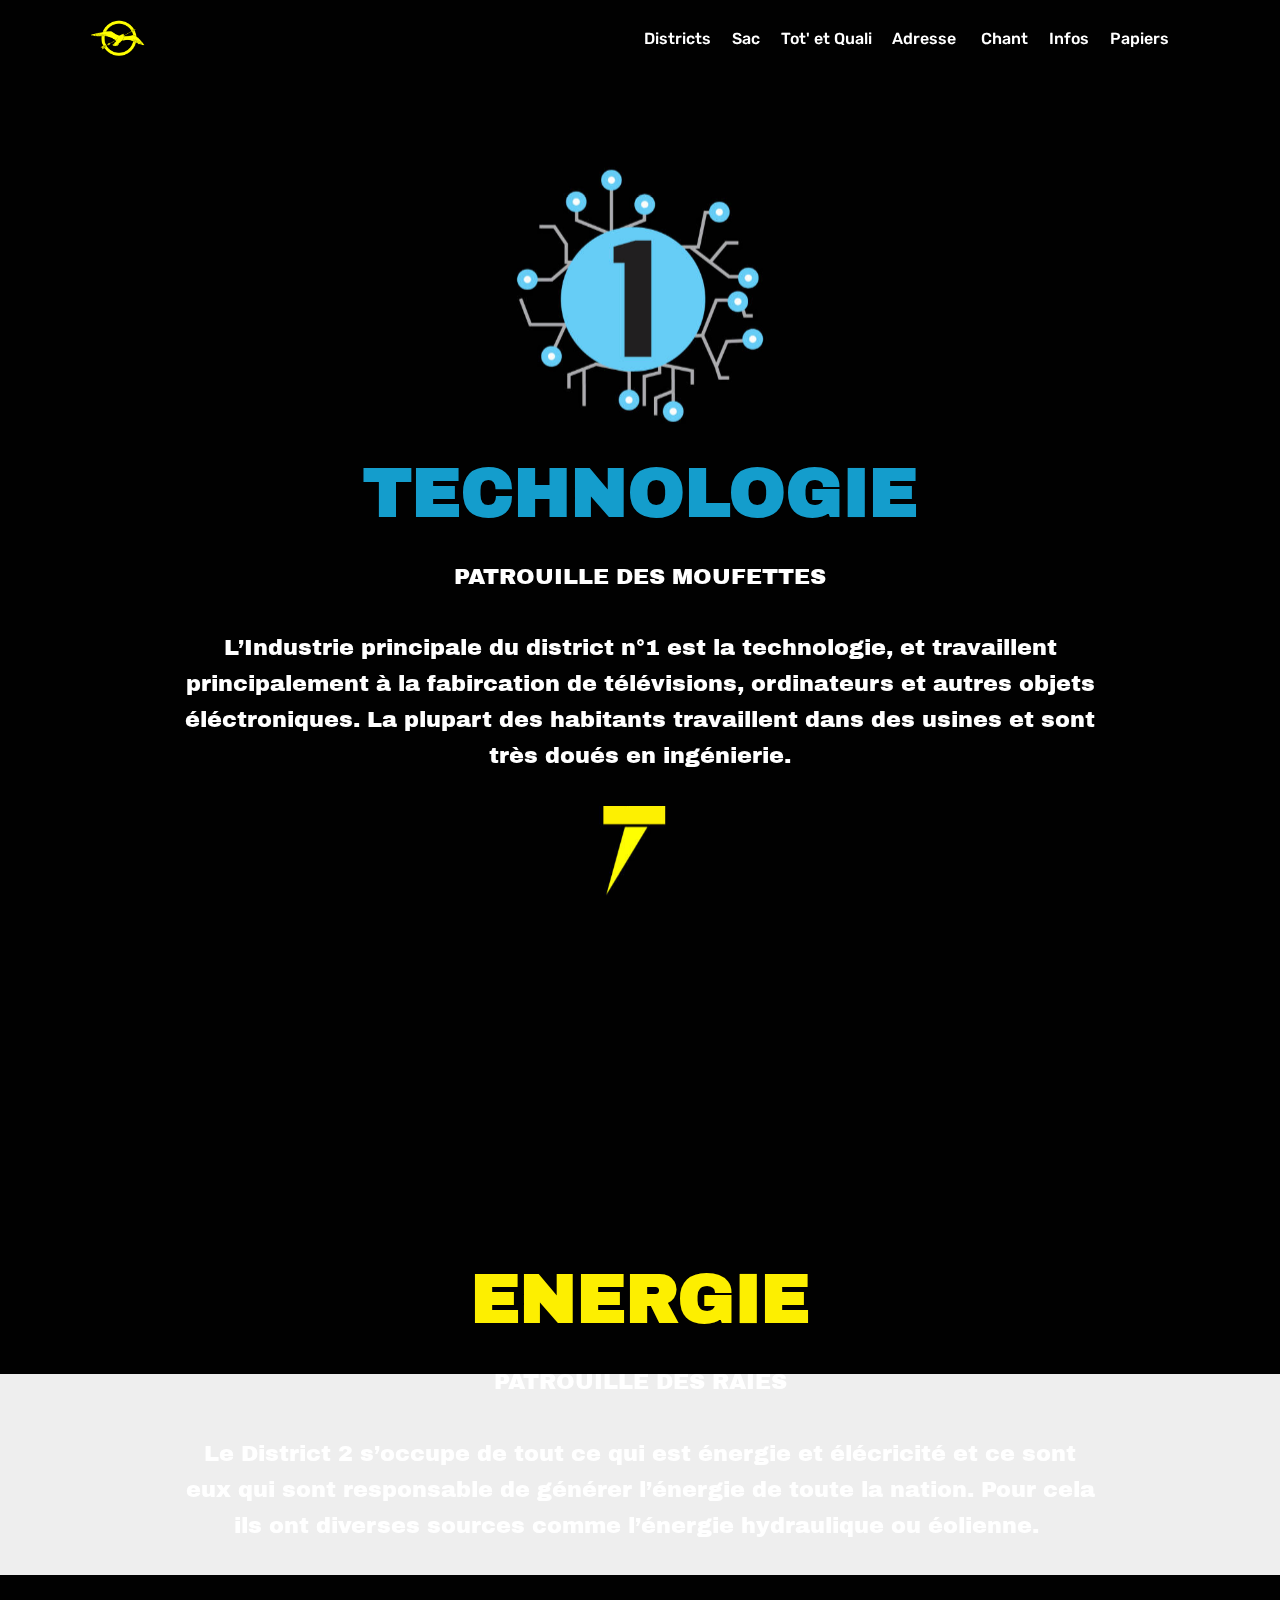
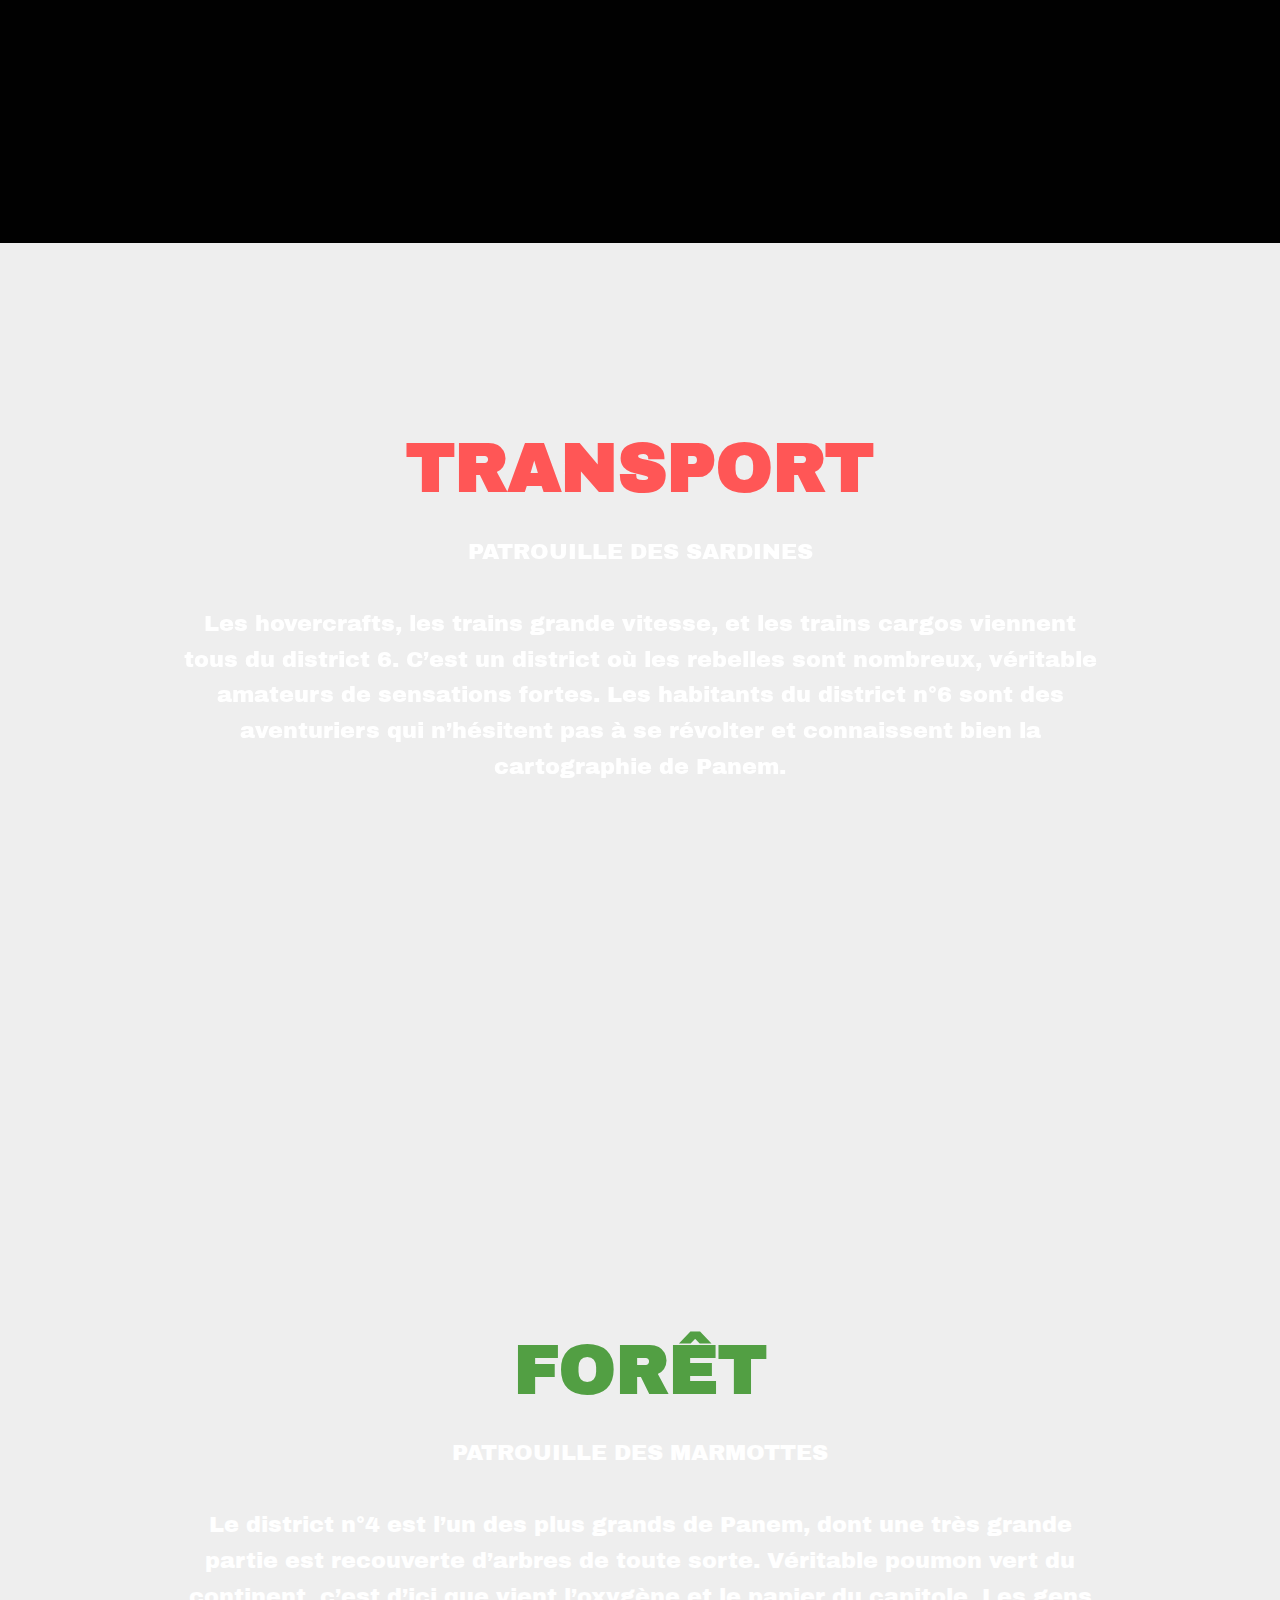
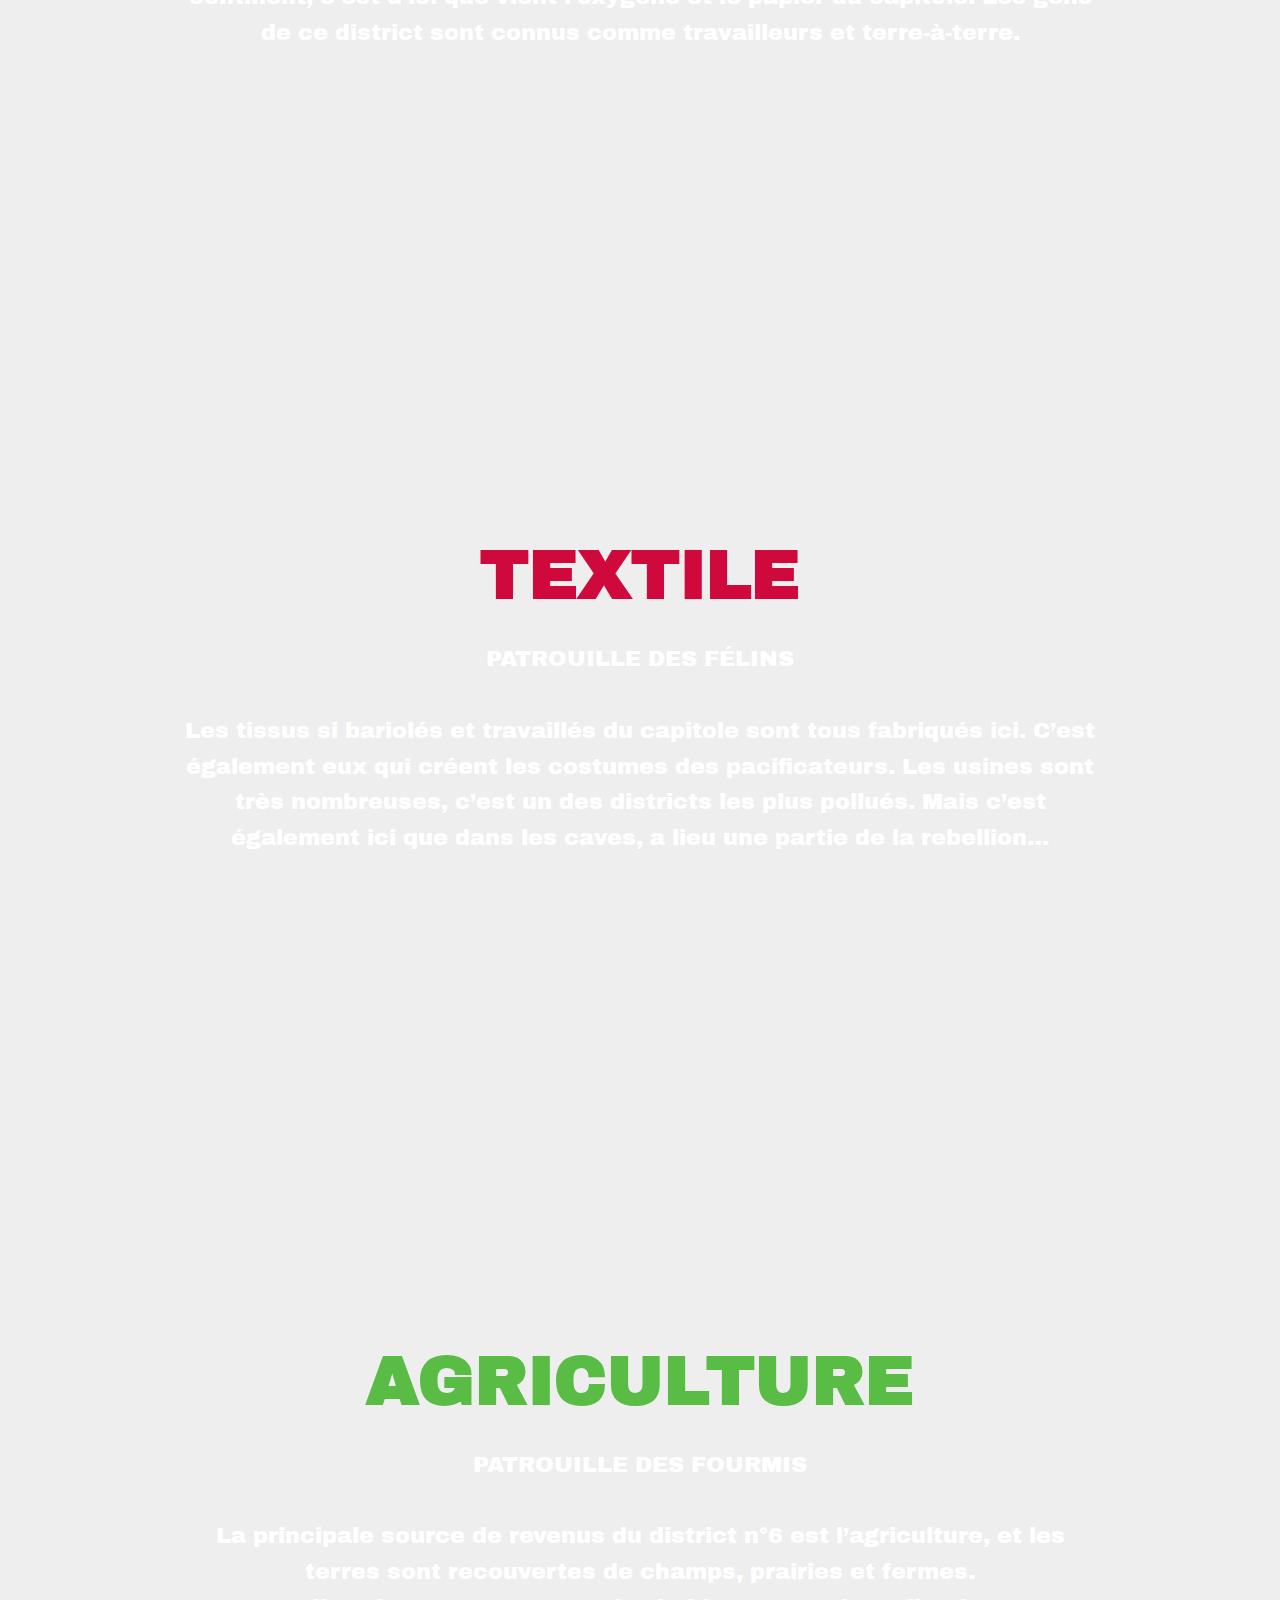
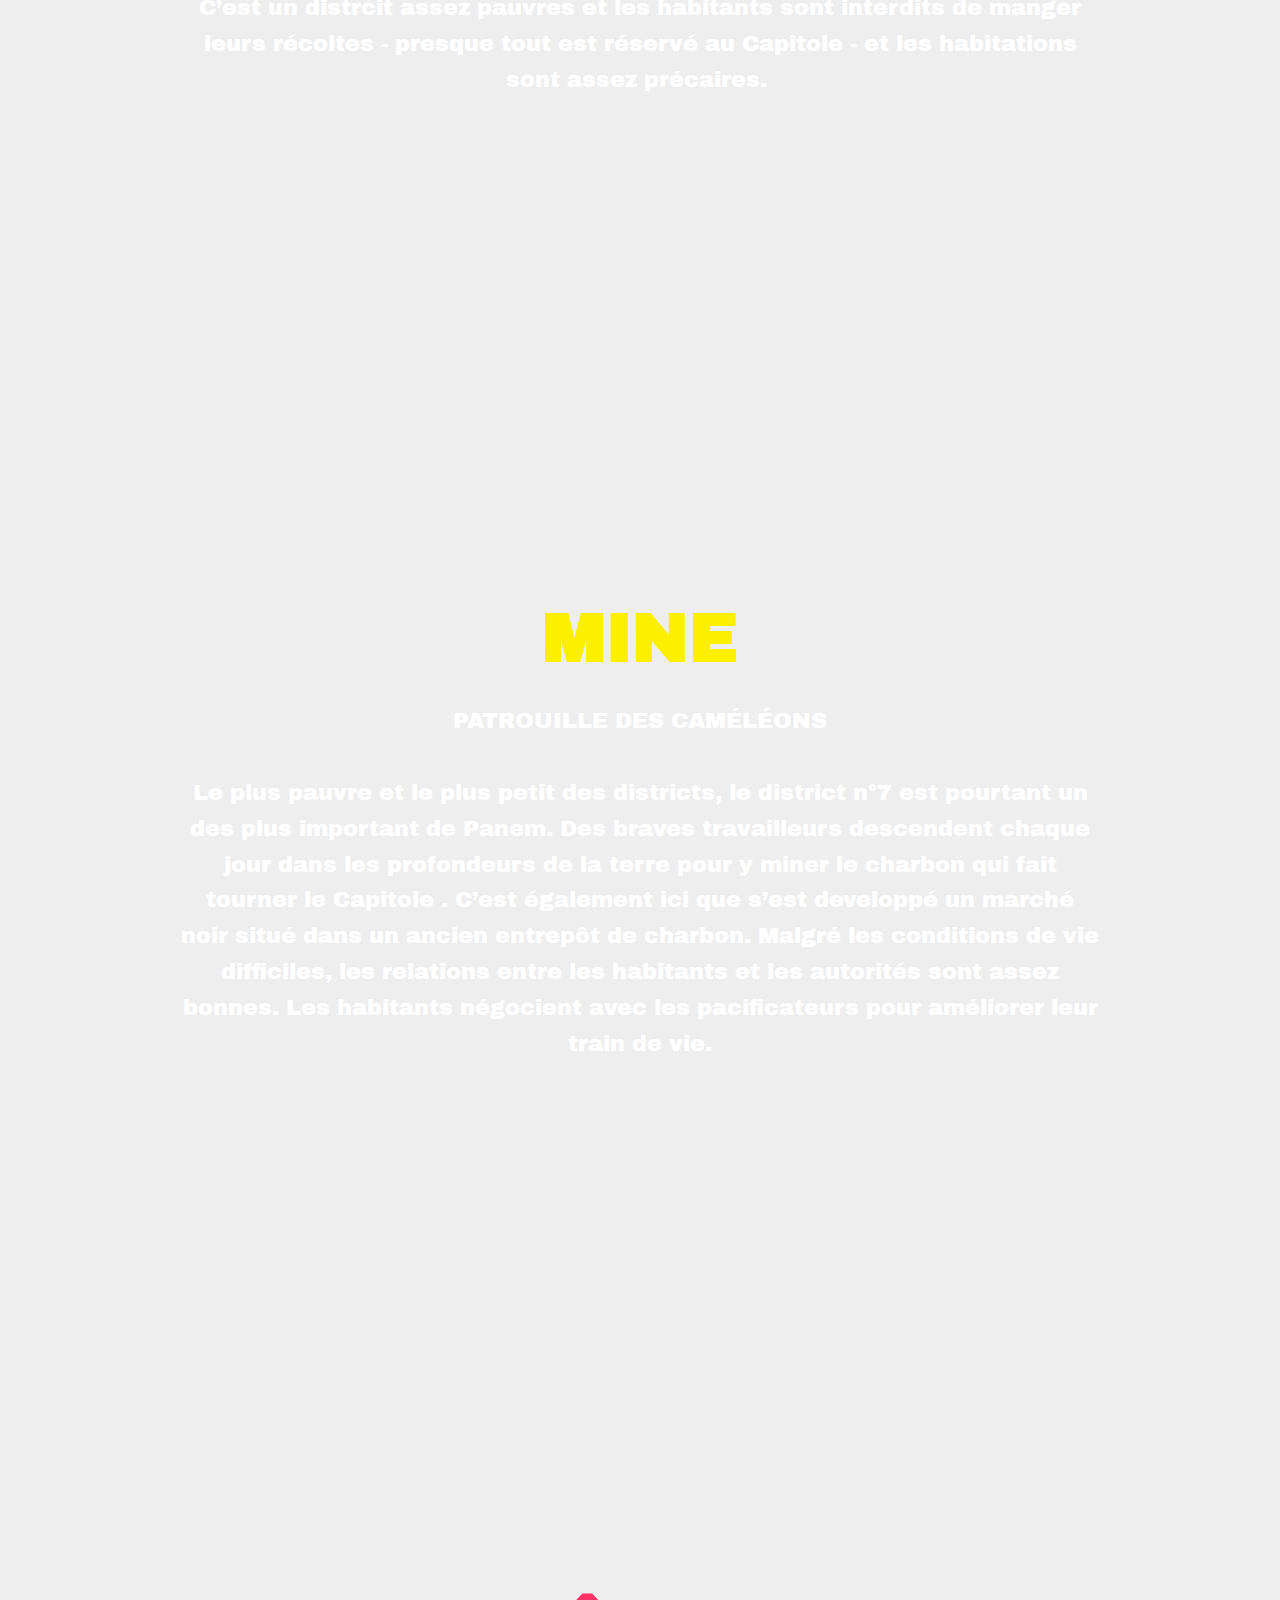
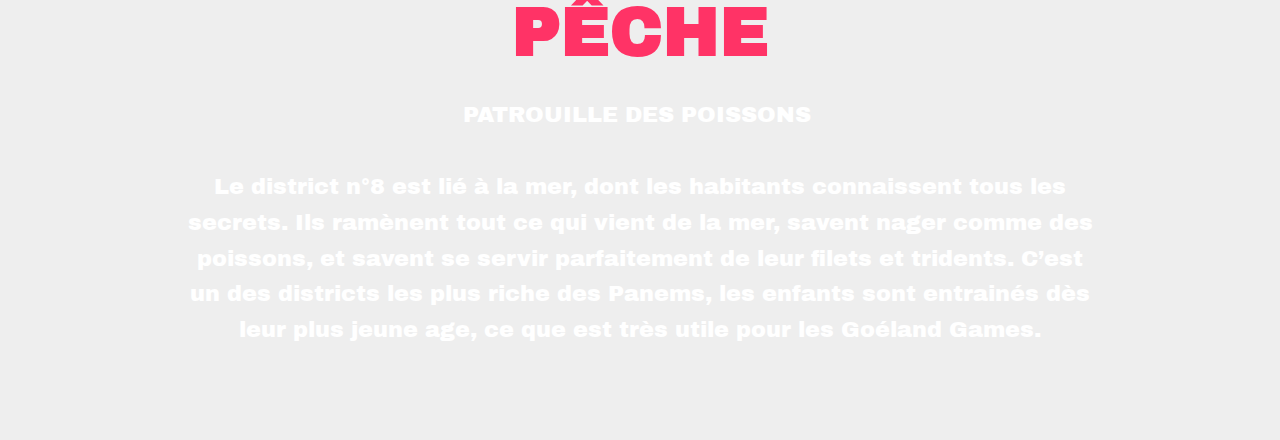
==== commit 37a32613: "create github pages" ====
--- a/page1.html
+++ b/page1.html
@@ -1,14 +1,14 @@
 <!DOCTYPE html>
 <html >
 <head>
-  <!-- Site made with Mobirise Website Builder v4.6.5, https://mobirise.com -->
+  <!-- Site made with Mobirise Website Builder v4.7.2, https://mobirise.com -->
   <meta charset="UTF-8">
   <meta http-equiv="X-UA-Compatible" content="IE=edge">
-  <meta name="generator" content="Mobirise v4.6.5, mobirise.com">
+  <meta name="generator" content="Mobirise v4.7.2, mobirise.com">
   <meta name="viewport" content="width=device-width, initial-scale=1, minimum-scale=1">
-  <link rel="shortcut icon" href="assets/images/logo2.png" type="image/x-icon">
+  <link rel="shortcut icon" href="assets/images/logo-122x99.png" type="image/x-icon">
   <meta name="description" content="Website Maker Description">
-  <title>nordstan</title>
+  <title>district</title>
   <link rel="stylesheet" href="assets/web/assets/mobirise-icons/mobirise-icons.css">
   <link rel="stylesheet" href="assets/tether/tether.min.css">
   <link rel="stylesheet" href="assets/bootstrap/css/bootstrap.min.css">
@@ -16,14 +16,13 @@
   <link rel="stylesheet" href="assets/bootstrap/css/bootstrap-reboot.min.css">
   <link rel="stylesheet" href="assets/dropdown/css/style.css">
   <link rel="stylesheet" href="assets/theme/css/style.css">
-  <link rel="stylesheet" href="assets/gallery/style.css">
   <link rel="stylesheet" href="assets/mobirise/css/mbr-additional.css" type="text/css">
   
   
   
 </head>
 <body>
-  <section class="menu cid-qK80lzFLXe" once="menu" id="menu2-i">
+  <section class="menu cid-qQy408a8B6" once="menu" id="menu1-6">
 
     
 
@@ -38,50 +37,191 @@
         </button>
         <div class="menu-logo">
             <div class="navbar-brand">
-                
-                <span class="navbar-caption-wrap"><a class="navbar-caption text-primary display-1" href="index.html">
-                        PIA</a></span>
+                <span class="navbar-logo">
+                    <a href="index.html">
+                         <img src="assets/images/logo-122x99.png" alt="Mobirise" title="" style="height: 3.8rem;">
+                    </a>
+                </span>
+                
             </div>
         </div>
         <div class="collapse navbar-collapse" id="navbarSupportedContent">
+            <ul class="navbar-nav nav-dropdown nav-right" data-app-modern-menu="true"><li class="nav-item">
+                    <a class="nav-link link text-white display-4" href="page1.html">
+                        
+                        Districts</a>
+                </li><li class="nav-item"><a class="nav-link link text-white display-4" href="page2.html">
+                        
+                        Sac</a></li><li class="nav-item"><a class="nav-link link text-white display-4" href="https://mobirise.com">Tot' et Quali</a></li><li class="nav-item"><a class="nav-link link text-white display-4" href="https://mobirise.com">Adresse&nbsp;</a></li><li class="nav-item"><a class="nav-link link text-white display-4" href="https://mobirise.com">Chant</a></li><li class="nav-item"><a class="nav-link link text-white display-4" href="https://mobirise.com">Infos</a></li><li class="nav-item"><a class="nav-link link text-white display-4" href="https://mobirise.com">Papiers</a></li><li class="nav-item"><a class="nav-link link text-white display-4" href="https://mobirise.com"></a></li></ul>
             
-            
         </div>
     </nav>
 </section>
 
-<section class="engine"><a href="https://mobirise.ws/l">html site maker</a></section><section class="mbr-section article content1 cid-qKcJt9fXYQ" id="content1-m">
-    
-     
-
-    <div class="container">
-        <div class="media-container-row">
-            <div class="mbr-text col-12 col-md-8 mbr-fonts-style display-2"><strong>1972</strong></div>
-        </div>
-    </div>
-</section>
-
-<section class="mbr-gallery mbr-slider-carousel cid-qKcIt5nzfX" id="gallery3-k">
-
-    
-
-    <div>
-        <div><!-- Filter --><!-- Gallery --><div class="mbr-gallery-row"><div class="mbr-gallery-layout-default"><div><div><div class="mbr-gallery-item mbr-gallery-item--p1" data-video-url="false" data-tags="Awesome"><div href="#lb-gallery3-k" data-slide-to="0" data-toggle="modal"><img src="assets/images/sos-1-800x1123.png" alt=""><span class="icon-focus"></span></div></div><div class="mbr-gallery-item mbr-gallery-item--p1" data-video-url="false" data-tags="Responsive"><div href="#lb-gallery3-k" data-slide-to="1" data-toggle="modal"><img src="assets/images/i-do-800x1123.png" alt=""><span class="icon-focus"></span></div></div><div class="mbr-gallery-item mbr-gallery-item--p1" data-video-url="false" data-tags="Animated"><div href="#lb-gallery3-k" data-slide-to="2" data-toggle="modal"><img src="assets/images/mamma-mia-800x1123.png" alt=""><span class="icon-focus"></span></div></div><div class="mbr-gallery-item mbr-gallery-item--p1" data-video-url="false" data-tags="Animated"><div href="#lb-gallery3-k" data-slide-to="3" data-toggle="modal"><img src="assets/images/money-800x1123.png" alt=""><span class="icon-focus"></span></div></div></div></div><div class="clearfix"></div></div></div><!-- Lightbox --><div data-app-prevent-settings="" class="mbr-slider modal fade carousel slide" tabindex="-1" data-keyboard="true" data-interval="false" id="lb-gallery3-k"><div class="modal-dialog"><div class="modal-content"><div class="modal-body"><div class="carousel-inner"><div class="carousel-item"><img src="assets/images/sos-1.gif" alt=""></div><div class="carousel-item"><img src="assets/images/i-do.gif" alt=""></div><div class="carousel-item"><img src="assets/images/mamma-mia.gif" alt=""></div><div class="carousel-item active"><img src="assets/images/money.gif" alt=""></div></div><a class="carousel-control carousel-control-prev" role="button" data-slide="prev" href="#lb-gallery3-k"><span class="mbri-left mbr-iconfont" aria-hidden="true"></span><span class="sr-only">Previous</span></a><a class="carousel-control carousel-control-next" role="button" data-slide="next" href="#lb-gallery3-k"><span class="mbri-right mbr-iconfont" aria-hidden="true"></span><span class="sr-only">Next</span></a><a class="close" href="#" role="button" data-dismiss="modal"><span class="sr-only">Close</span></a></div></div></div></div></div>
-    </div>
-
-</section>
-
-<section class="mbr-section article content10 cid-qKcKQeA6mf" id="content10-o">
-    
-     
-
-    <div class="container">
-        <div class="inner-container" style="width: 66%;">
-            <hr class="line" style="width: 10%;">
-            <div class="section-text align-center mbr-white mbr-fonts-style display-5">1972 - year where Nordstan, a shopping mall in Göteborg was built. <br>Same year that ABBA was formed, and the UN conference on the<br> human environment. Series of posters as a memory.&nbsp;</div>
-            <hr class="line" style="width: 10%;">
-        </div>
-    </div>
+<section class="engine"><a href="https://mobirise.me/n">landing page html templates</a></section><section class="cid-qQybUTfMbv mbr-parallax-background" id="header2-7">
+
+    
+
+    
+
+    <div class="container align-center">
+        <div class="row justify-content-md-center">
+            <div class="mbr-white col-md-10">
+                <h1 class="mbr-section-title mbr-bold pb-3 mbr-fonts-style display-1"><br><br><br><br><br>TECHNOLOGIE</h1>
+                
+                <p class="mbr-text pb-3 mbr-fonts-style display-5">
+                    PATROUILLE DES MOUFETTES<br><br>
+L’Industrie principale du district n°1 est la technologie, et travaillent principalement à la fabircation de télévisions, ordinateurs et autres objets éléctroniques. La plupart des habitants travaillent dans des usines et sont très doués en ingénierie.
+                </p>
+                
+            </div>
+        </div>
+    </div>
+    
+</section>
+
+<section class="cid-qQyin4PZb7 mbr-parallax-background" id="header2-d">
+
+    
+
+    
+
+    <div class="container align-center">
+        <div class="row justify-content-md-center">
+            <div class="mbr-white col-md-10">
+                <h1 class="mbr-section-title mbr-bold pb-3 mbr-fonts-style display-1"><br><br><br><br><br>ENERGIE</h1>
+                
+                <p class="mbr-text pb-3 mbr-fonts-style display-5">PATROUILLE DES RAIES <br><br>Le District 2 s’occupe de tout ce qui est énergie et élécricité et ce sont eux qui sont responsable de générer l’énergie de toute la nation. Pour cela ils ont diverses sources comme l’énergie hydraulique ou éolienne.&nbsp;</p>
+                
+            </div>
+        </div>
+    </div>
+    
+</section>
+
+<section class="cid-qQyeHi9mkB mbr-parallax-background" id="header2-b">
+
+    
+
+    
+
+    <div class="container align-center">
+        <div class="row justify-content-md-center">
+            <div class="mbr-white col-md-10">
+                <h1 class="mbr-section-title mbr-bold pb-3 mbr-fonts-style display-1"><br><br><br><br><br>TRANSPORT</h1>
+                
+                <p class="mbr-text pb-3 mbr-fonts-style display-5">
+                    PATROUILLE DES SARDINES<br><br>
+Les hovercrafts, les trains grande vitesse, et les trains cargos viennent tous du district 6. C’est un district où les rebelles sont nombreux, véritable amateurs de sensations fortes. Les habitants du district n°6 sont des aventuriers qui n’hésitent pas à se révolter et connaissent bien la cartographie de Panem.
+                </p>
+                
+            </div>
+        </div>
+    </div>
+    
+</section>
+
+<section class="cid-qQyiUDvtWz mbr-parallax-background" id="header2-f">
+
+    
+
+    
+
+    <div class="container align-center">
+        <div class="row justify-content-md-center">
+            <div class="mbr-white col-md-10">
+                <h1 class="mbr-section-title mbr-bold pb-3 mbr-fonts-style display-1"><br><br><br><br><br>FORÊT</h1>
+                
+                <p class="mbr-text pb-3 mbr-fonts-style display-5">
+                    PATROUILLE DES MARMOTTES<br><br>
+Le district n°4 est l’un des plus grands de Panem, dont une très grande partie est recouverte d’arbres de toute sorte. Véritable poumon vert du continent, c’est d’ici que vient l’oxygène et le papier du capitole. Les gens de ce district sont connus comme travailleurs et terre-à-terre.
+                </p>
+                
+            </div>
+        </div>
+    </div>
+    
+</section>
+
+<section class="cid-qQykeDJ9ps mbr-parallax-background" id="header2-g">
+
+    
+
+    
+
+    <div class="container align-center">
+        <div class="row justify-content-md-center">
+            <div class="mbr-white col-md-10">
+                <h1 class="mbr-section-title mbr-bold pb-3 mbr-fonts-style display-1"><br><br><br><br><br>TEXTILE</h1>
+                
+                <p class="mbr-text pb-3 mbr-fonts-style display-5">
+                    PATROUILLE DES FÉLINS<br><br>
+Les tissus si bariolés et travaillés du capitole sont tous fabriqués ici. C’est également eux qui créent les costumes des pacificateurs. Les usines sont très nombreuses, c’est un des districts les plus pollués. Mais c’est également ici que dans les caves, a lieu une partie de la rebellion… 
+                </p>
+                
+            </div>
+        </div>
+    </div>
+    
+</section>
+
+<section class="cid-qQymeuPb8K mbr-parallax-background" id="header2-h">
+
+    
+
+    
+
+    <div class="container align-center">
+        <div class="row justify-content-md-center">
+            <div class="mbr-white col-md-10">
+                <h1 class="mbr-section-title mbr-bold pb-3 mbr-fonts-style display-1"><br><br><br><br><br>AGRICULTURE</h1>
+                
+                <p class="mbr-text pb-3 mbr-fonts-style display-5">PATROUILLE DES FOURMIS
+<br><br>La principale source de revenus du district n°6 est l’agriculture, et les terres sont recouvertes de champs, prairies et fermes. <br>C’est un distrcit assez pauvres et les habitants sont interdits de manger leurs récoltes - presque tout est réservé au Capitole - et les habitations sont assez précaires.&nbsp;</p>
+                
+            </div>
+        </div>
+    </div>
+    
+</section>
+
+<section class="cid-qQynnojcmt mbr-parallax-background" id="header2-i">
+
+    
+
+    
+
+    <div class="container align-center">
+        <div class="row justify-content-md-center">
+            <div class="mbr-white col-md-10">
+                <h1 class="mbr-section-title mbr-bold pb-3 mbr-fonts-style display-1"><br><br><br><br><br>MINE</h1>
+                
+                <p class="mbr-text pb-3 mbr-fonts-style display-5">PATROUILLE DES CAMÉLÉONS
+<br><br>Le plus pauvre et le plus petit des districts, le district n°7 est pourtant un des plus important de Panem. Des braves  travailleurs descendent chaque jour dans les profondeurs de la terre pour y miner le charbon qui fait tourner le Capitole . C’est également ici que s’est developpé un marché noir situé dans un ancien entrepôt de charbon. Malgré les conditions de vie difficiles, les relations entre les habitants et les autorités sont assez bonnes. Les habitants négocient avec les pacificateurs pour améliorer leur train de vie.<br></p>
+                
+            </div>
+        </div>
+    </div>
+    
+</section>
+
+<section class="cid-qQyp2oiSjm mbr-parallax-background" id="header2-j">
+
+    
+
+    
+
+    <div class="container align-center">
+        <div class="row justify-content-md-center">
+            <div class="mbr-white col-md-10">
+                <h1 class="mbr-section-title mbr-bold pb-3 mbr-fonts-style display-1"><br><br><br><br><br>PÊCHE</h1>
+                
+                <p class="mbr-text pb-3 mbr-fonts-style display-5">PATROUILLE DES POISSONS&nbsp;<br><br>Le district n°8 est lié à la mer, dont les habitants connaissent tous les secrets. Ils ramènent tout ce qui vient de la mer, savent nager comme des poissons, et savent se servir parfaitement de leur filets et tridents. C’est un des districts les plus riche des Panems, les enfants sont entrainés dès leur plus jeune age, ce que est très utile pour les Goéland Games.<br></p>
+                
+            </div>
+        </div>
+    </div>
+    
 </section>
 
 
@@ -92,16 +232,9 @@
   <script src="assets/smoothscroll/smooth-scroll.js"></script>
   <script src="assets/dropdown/js/script.min.js"></script>
   <script src="assets/touchswipe/jquery.touch-swipe.min.js"></script>
-  <script src="assets/vimeoplayer/jquery.mb.vimeo_player.js"></script>
-  <script src="assets/bootstrapcarouselswipe/bootstrap-carousel-swipe.js"></script>
-  <script src="assets/masonry/masonry.pkgd.min.js"></script>
-  <script src="assets/imagesloaded/imagesloaded.pkgd.min.js"></script>
+  <script src="assets/parallax/jarallax.min.js"></script>
   <script src="assets/theme/js/script.js"></script>
-  <script src="assets/gallery/player.min.js"></script>
-  <script src="assets/gallery/script.js"></script>
-  <script src="assets/slidervideo/script.js"></script>
-  
-  
- <div id="scrollToTop" class="scrollToTop mbr-arrow-up"><a style="text-align: center;"><i></i></a></div>
-  </body>
+  
+  
+</body>
 </html>--- a/assets/mobirise/css/mbr-additional.css
+++ b/assets/mobirise/css/mbr-additional.css
@@ -1,4 +1,4 @@
-@import url(https://fonts.googleapis.com/css?family=Poppins:100,100i,200,200i,300,300i,400,400i,500,500i,600,600i,700,700i,800,800i,900,900i);
+@import url(https://fonts.googleapis.com/css?family=Archivo+Black:400);
 @import url(https://fonts.googleapis.com/css?family=Rubik:300,300i,400,400i,500,500i,700,700i,900,900i);
 
 
@@ -21,18 +21,18 @@
   line-height: 1.6;
 }
 .display-1 {
-  font-family: 'Poppins', sans-serif;
-  font-size: 1.2rem;
+  font-family: 'Archivo Black', sans-serif;
+  font-size: 4.25rem;
 }
 .display-1 > .mbr-iconfont {
-  font-size: 1.92rem;
+  font-size: 6.8rem;
 }
 .display-2 {
-  font-family: 'Poppins', sans-serif;
-  font-size: 1.8rem;
+  font-family: 'Archivo Black', sans-serif;
+  font-size: 2rem;
 }
 .display-2 > .mbr-iconfont {
-  font-size: 2.88rem;
+  font-size: 3.2rem;
 }
 .display-4 {
   font-family: 'Rubik', sans-serif;
@@ -42,11 +42,11 @@
   font-size: 1.6rem;
 }
 .display-5 {
-  font-family: 'Poppins', sans-serif;
-  font-size: 1rem;
+  font-family: 'Archivo Black', sans-serif;
+  font-size: 1.4rem;
 }
 .display-5 > .mbr-iconfont {
-  font-size: 1.6rem;
+  font-size: 2.24rem;
 }
 .display-7 {
   font-family: 'Rubik', sans-serif;
@@ -62,14 +62,14 @@
 /* 0.65 - min scale variable, may vary */
 @media (max-width: 768px) {
   .display-1 {
-    font-size: 0.96rem;
-    font-size: calc( 1.07rem + (1.2 - 1.07) * ((100vw - 20rem) / (48 - 20)));
-    line-height: calc( 1.4 * (1.07rem + (1.2 - 1.07) * ((100vw - 20rem) / (48 - 20))));
+    font-size: 3.4rem;
+    font-size: calc( 2.1374999999999997rem + (4.25 - 2.1374999999999997) * ((100vw - 20rem) / (48 - 20)));
+    line-height: calc( 1.4 * (2.1374999999999997rem + (4.25 - 2.1374999999999997) * ((100vw - 20rem) / (48 - 20))));
   }
   .display-2 {
-    font-size: 1.44rem;
-    font-size: calc( 1.28rem + (1.8 - 1.28) * ((100vw - 20rem) / (48 - 20)));
-    line-height: calc( 1.4 * (1.28rem + (1.8 - 1.28) * ((100vw - 20rem) / (48 - 20))));
+    font-size: 1.6rem;
+    font-size: calc( 1.35rem + (2 - 1.35) * ((100vw - 20rem) / (48 - 20)));
+    line-height: calc( 1.4 * (1.35rem + (2 - 1.35) * ((100vw - 20rem) / (48 - 20))));
   }
   .display-4 {
     font-size: 0.8rem;
@@ -77,9 +77,9 @@
     line-height: calc( 1.4 * (1rem + (1 - 1) * ((100vw - 20rem) / (48 - 20))));
   }
   .display-5 {
-    font-size: 0.8rem;
-    font-size: calc( 1rem + (1 - 1) * ((100vw - 20rem) / (48 - 20)));
-    line-height: calc( 1.4 * (1rem + (1 - 1) * ((100vw - 20rem) / (48 - 20))));
+    font-size: 1.12rem;
+    font-size: calc( 1.14rem + (1.4 - 1.14) * ((100vw - 20rem) / (48 - 20)));
+    line-height: calc( 1.4 * (1.14rem + (1.4 - 1.14) * ((100vw - 20rem) / (48 - 20))));
   }
 }
 /* Buttons */
@@ -130,13 +130,13 @@
   border-radius: 3px;
 }
 .bg-primary {
-  background-color: #000000 !important;
+  background-color: #149dcc !important;
 }
 .bg-success {
   background-color: #f7ed4a !important;
 }
 .bg-info {
-  background-color: #82786e !important;
+  background-color: #529f43 !important;
 }
 .bg-warning {
   background-color: #879a9f !important;
@@ -146,8 +146,8 @@
 }
 .btn-primary,
 .btn-primary:active {
-  background-color: #000000 !important;
-  border-color: #000000 !important;
+  background-color: #149dcc !important;
+  border-color: #149dcc !important;
   color: #ffffff !important;
 }
 .btn-primary:hover,
@@ -155,14 +155,14 @@
 .btn-primary.focus,
 .btn-primary.active {
   color: #ffffff !important;
-  background-color: #000000 !important;
-  border-color: #000000 !important;
+  background-color: #0d6786 !important;
+  border-color: #0d6786 !important;
 }
 .btn-primary.disabled,
 .btn-primary:disabled {
   color: #ffffff !important;
-  background-color: #000000 !important;
-  border-color: #000000 !important;
+  background-color: #0d6786 !important;
+  border-color: #0d6786 !important;
 }
 .btn-secondary,
 .btn-secondary:active {
@@ -186,8 +186,8 @@
 }
 .btn-info,
 .btn-info:active {
-  background-color: #82786e !important;
-  border-color: #82786e !important;
+  background-color: #529f43 !important;
+  border-color: #529f43 !important;
   color: #ffffff !important;
 }
 .btn-info:hover,
@@ -195,14 +195,14 @@
 .btn-info.focus,
 .btn-info.active {
   color: #ffffff !important;
-  background-color: #59524b !important;
-  border-color: #59524b !important;
+  background-color: #36692c !important;
+  border-color: #36692c !important;
 }
 .btn-info.disabled,
 .btn-info:disabled {
   color: #ffffff !important;
-  background-color: #59524b !important;
-  border-color: #59524b !important;
+  background-color: #36692c !important;
+  border-color: #36692c !important;
 }
 .btn-success,
 .btn-success:active {
@@ -310,22 +310,22 @@
 .btn-primary-outline,
 .btn-primary-outline:active {
   background: none;
-  border-color: #000000;
-  color: #000000;
+  border-color: #0b566f;
+  color: #0b566f;
 }
 .btn-primary-outline:hover,
 .btn-primary-outline:focus,
 .btn-primary-outline.focus,
 .btn-primary-outline.active {
   color: #ffffff;
-  background-color: #000000;
-  border-color: #000000;
+  background-color: #149dcc;
+  border-color: #149dcc;
 }
 .btn-primary-outline.disabled,
 .btn-primary-outline:disabled {
   color: #ffffff !important;
-  background-color: #000000 !important;
-  border-color: #000000 !important;
+  background-color: #149dcc !important;
+  border-color: #149dcc !important;
 }
 .btn-secondary-outline,
 .btn-secondary-outline:active {
@@ -350,22 +350,22 @@
 .btn-info-outline,
 .btn-info-outline:active {
   background: none;
-  border-color: #4b453f;
-  color: #4b453f;
+  border-color: #2d5725;
+  color: #2d5725;
 }
 .btn-info-outline:hover,
 .btn-info-outline:focus,
 .btn-info-outline.focus,
 .btn-info-outline.active {
   color: #ffffff;
-  background-color: #82786e;
-  border-color: #82786e;
+  background-color: #529f43;
+  border-color: #529f43;
 }
 .btn-info-outline.disabled,
 .btn-info-outline:disabled {
   color: #ffffff !important;
-  background-color: #82786e !important;
-  border-color: #82786e !important;
+  background-color: #529f43 !important;
+  border-color: #529f43 !important;
 }
 .btn-success-outline,
 .btn-success-outline:active {
@@ -462,7 +462,7 @@
   border-color: #ffffff;
 }
 .text-primary {
-  color: #000000 !important;
+  color: #149dcc !important;
 }
 .text-secondary {
   color: #ff3366 !important;
@@ -471,7 +471,7 @@
   color: #f7ed4a !important;
 }
 .text-info {
-  color: #82786e !important;
+  color: #529f43 !important;
 }
 .text-warning {
   color: #879a9f !important;
@@ -487,7 +487,7 @@
 }
 a.text-primary:hover,
 a.text-primary:focus {
-  color: #000000 !important;
+  color: #0b566f !important;
 }
 a.text-secondary:hover,
 a.text-secondary:focus {
@@ -499,7 +499,7 @@
 }
 a.text-info:hover,
 a.text-info:focus {
-  color: #4b453f !important;
+  color: #2d5725 !important;
 }
 a.text-warning:hover,
 a.text-warning:focus {
@@ -521,26 +521,40 @@
   background-color: #70c770;
 }
 .alert-info {
-  background-color: #82786e;
+  background-color: #529f43;
 }
 .alert-warning {
   background-color: #879a9f;
 }
 .alert-danger {
   background-color: #b1a374;
+}
+.mbr-section-btn a.btn:not(.btn-form) {
+  border-radius: 100px;
 }
 .mbr-section-btn a.btn:not(.btn-form):hover,
 .mbr-section-btn a.btn:not(.btn-form):focus {
   box-shadow: none !important;
 }
+.mbr-section-btn a.btn:not(.btn-form):hover,
+.mbr-section-btn a.btn:not(.btn-form):focus {
+  box-shadow: 0 10px 40px 0 rgba(0, 0, 0, 0.2) !important;
+  -webkit-box-shadow: 0 10px 40px 0 rgba(0, 0, 0, 0.2) !important;
+}
+.mbr-gallery-filter li a {
+  border-radius: 100px !important;
+}
 .mbr-gallery-filter li.active .btn {
-  background-color: #000000;
-  border-color: #000000;
+  background-color: #149dcc;
+  border-color: #149dcc;
   color: #ffffff;
 }
 .mbr-gallery-filter li.active .btn:focus {
   box-shadow: none;
 }
+.nav-tabs .nav-link {
+  border-radius: 100px !important;
+}
 .btn-form {
   border-radius: 0;
 }
@@ -549,11 +563,11 @@
 }
 a,
 a:hover {
-  color: #000000;
+  color: #149dcc;
 }
 .mbr-plan-header.bg-primary .mbr-plan-subtitle,
 .mbr-plan-header.bg-primary .mbr-plan-price-desc {
-  color: #b3b3b3;
+  color: #b4e6f8;
 }
 .mbr-plan-header.bg-success .mbr-plan-subtitle,
 .mbr-plan-header.bg-success .mbr-plan-price-desc {
@@ -561,7 +575,7 @@
 }
 .mbr-plan-header.bg-info .mbr-plan-subtitle,
 .mbr-plan-header.bg-info .mbr-plan-price-desc {
-  color: #beb8b2;
+  color: #9bd191;
 }
 .mbr-plan-header.bg-warning .mbr-plan-subtitle,
 .mbr-plan-header.bg-warning .mbr-plan-price-desc {
@@ -572,6 +586,9 @@
   color: #dfd9c6;
 }
 /* Scroll to top button*/
+.scrollToTop_wraper {
+  display: none;
+}
 #scrollToTop a i:before {
   content: '';
   position: absolute;
@@ -668,7 +685,7 @@
   padding: 10px 0 10px 20px;
   font-size: 1.09rem;
   position: relative;
-  border-color: #000000;
+  border-color: #149dcc;
   border-width: 3px;
 }
 ul,
@@ -697,6 +714,45 @@
 /* Forms */
 .mbr-form .btn {
   margin: .4rem 0;
+}
+.mbr-form .input-group-btn a.btn {
+  border-radius: 100px !important;
+}
+.mbr-form .input-group-btn a.btn:hover {
+  box-shadow: 0 10px 40px 0 rgba(0, 0, 0, 0.2);
+}
+.mbr-form .input-group-btn button[type="submit"] {
+  border-radius: 100px !important;
+  padding: 1rem 3rem;
+}
+.mbr-form .input-group-btn button[type="submit"]:hover {
+  box-shadow: 0 10px 40px 0 rgba(0, 0, 0, 0.2);
+}
+.form2 .form-control {
+  border-top-left-radius: 100px;
+  border-bottom-left-radius: 100px;
+}
+.form2 .input-group-btn a.btn {
+  border-top-left-radius: 0 !important;
+  border-bottom-left-radius: 0 !important;
+}
+.form2 .input-group-btn button[type="submit"] {
+  border-top-left-radius: 0 !important;
+  border-bottom-left-radius: 0 !important;
+}
+.form3 input[type="email"] {
+  border-radius: 100px !important;
+}
+@media (max-width: 349px) {
+  .form2 input[type="email"] {
+    border-radius: 100px !important;
+  }
+  .form2 .input-group-btn a.btn {
+    border-radius: 100px !important;
+  }
+  .form2 .input-group-btn button[type="submit"] {
+    border-radius: 100px !important;
+  }
 }
 @media (max-width: 767px) {
   .btn {
@@ -717,7 +773,7 @@
   text-align: center;
   position: relative;
   border: 2px solid #c0a375;
-  border-color: #000000;
+  border-color: #149dcc;
   color: #232323;
   cursor: pointer;
 }
@@ -728,7 +784,7 @@
 }
 .btn-social:hover {
   color: #fff;
-  background: #000000;
+  background: #149dcc;
 }
 .btn-social + .btn {
   margin-left: .1rem;
@@ -736,13 +792,45 @@
 /* Footer */
 .mbr-footer-content li::before,
 .mbr-footer .mbr-contacts li::before {
-  background: #000000;
+  background: #149dcc;
 }
 .mbr-footer-content li a:hover,
 .mbr-footer .mbr-contacts li a:hover {
-  color: #000000;
+  color: #149dcc;
+}
+.footer3 input[type="email"],
+.footer4 input[type="email"] {
+  border-radius: 100px !important;
+}
+.footer3 .input-group-btn a.btn,
+.footer4 .input-group-btn a.btn {
+  border-radius: 100px !important;
+}
+.footer3 .input-group-btn button[type="submit"],
+.footer4 .input-group-btn button[type="submit"] {
+  border-radius: 100px !important;
 }
 /* Headers*/
+.header13 .form-inline input[type="email"],
+.header14 .form-inline input[type="email"] {
+  border-radius: 100px;
+}
+.header13 .form-inline input[type="text"],
+.header14 .form-inline input[type="text"] {
+  border-radius: 100px;
+}
+.header13 .form-inline input[type="tel"],
+.header14 .form-inline input[type="tel"] {
+  border-radius: 100px;
+}
+.header13 .form-inline a.btn,
+.header14 .form-inline a.btn {
+  border-radius: 100px;
+}
+.header13 .form-inline button,
+.header14 .form-inline button {
+  border-radius: 100px !important;
+}
 .offset-1 {
   margin-left: 8.33333%;
 }
@@ -1285,48 +1373,48 @@
 .dropup .dropdown-toggle::after {
   display: none;
 }
-.cid-qK80lzFLXe .navbar {
-  background: #ffffff;
+.cid-qQy408a8B6 .navbar {
+  padding: .5rem 0;
+  background: #000000;
   transition: none;
   min-height: 77px;
-  padding: .5rem 0;
-}
-.cid-qK80lzFLXe .navbar-dropdown.bg-color.transparent.opened {
-  background: #ffffff;
-}
-.cid-qK80lzFLXe a {
+}
+.cid-qQy408a8B6 .navbar-dropdown.bg-color.transparent.opened {
+  background: #000000;
+}
+.cid-qQy408a8B6 a {
   font-style: normal;
 }
-.cid-qK80lzFLXe .nav-item span {
+.cid-qQy408a8B6 .nav-item span {
   padding-right: 0.4em;
   line-height: 0.5em;
   vertical-align: text-bottom;
   position: relative;
   text-decoration: none;
 }
-.cid-qK80lzFLXe .nav-item a {
+.cid-qQy408a8B6 .nav-item a {
   display: flex;
   align-items: center;
   justify-content: center;
   padding: 0.7rem 0 !important;
   margin: 0rem .65rem !important;
 }
-.cid-qK80lzFLXe .nav-item:focus,
-.cid-qK80lzFLXe .nav-link:focus {
+.cid-qQy408a8B6 .nav-item:focus,
+.cid-qQy408a8B6 .nav-link:focus {
   outline: none;
 }
-.cid-qK80lzFLXe .btn {
+.cid-qQy408a8B6 .btn {
   padding: 0.4rem 1.5rem;
   display: inline-flex;
   align-items: center;
 }
-.cid-qK80lzFLXe .btn .mbr-iconfont {
+.cid-qQy408a8B6 .btn .mbr-iconfont {
   font-size: 1.6rem;
 }
-.cid-qK80lzFLXe .menu-logo {
+.cid-qQy408a8B6 .menu-logo {
   margin-right: auto;
 }
-.cid-qK80lzFLXe .menu-logo .navbar-brand {
+.cid-qQy408a8B6 .menu-logo .navbar-brand {
   display: flex;
   margin-left: 5rem;
   padding: 0;
@@ -1334,49 +1422,49 @@
   min-height: 3.8rem;
   align-items: center;
 }
-.cid-qK80lzFLXe .menu-logo .navbar-brand .navbar-caption-wrap {
-  display: flex;
+.cid-qQy408a8B6 .menu-logo .navbar-brand .navbar-caption-wrap {
+  display: -webkit-flex;
   -webkit-align-items: center;
   align-items: center;
   word-break: break-word;
   min-width: 7rem;
   margin: .3rem 0;
 }
-.cid-qK80lzFLXe .menu-logo .navbar-brand .navbar-caption-wrap .navbar-caption {
+.cid-qQy408a8B6 .menu-logo .navbar-brand .navbar-caption-wrap .navbar-caption {
   line-height: 1.2rem !important;
   padding-right: 2rem;
 }
-.cid-qK80lzFLXe .menu-logo .navbar-brand .navbar-logo {
+.cid-qQy408a8B6 .menu-logo .navbar-brand .navbar-logo {
   font-size: 4rem;
   transition: font-size 0.25s;
 }
-.cid-qK80lzFLXe .menu-logo .navbar-brand .navbar-logo img {
+.cid-qQy408a8B6 .menu-logo .navbar-brand .navbar-logo img {
   display: flex;
 }
-.cid-qK80lzFLXe .menu-logo .navbar-brand .navbar-logo .mbr-iconfont {
+.cid-qQy408a8B6 .menu-logo .navbar-brand .navbar-logo .mbr-iconfont {
   transition: font-size 0.25s;
 }
-.cid-qK80lzFLXe .navbar-toggleable-sm .navbar-collapse {
+.cid-qQy408a8B6 .navbar-toggleable-sm .navbar-collapse {
   justify-content: flex-end;
   -webkit-justify-content: flex-end;
   padding-right: 5rem;
   width: auto;
 }
-.cid-qK80lzFLXe .navbar-toggleable-sm .navbar-collapse .navbar-nav {
+.cid-qQy408a8B6 .navbar-toggleable-sm .navbar-collapse .navbar-nav {
   flex-wrap: wrap;
   -webkit-flex-wrap: wrap;
   padding-left: 0;
 }
-.cid-qK80lzFLXe .navbar-toggleable-sm .navbar-collapse .navbar-nav .nav-item {
+.cid-qQy408a8B6 .navbar-toggleable-sm .navbar-collapse .navbar-nav .nav-item {
   -webkit-align-self: center;
   align-self: center;
 }
-.cid-qK80lzFLXe .navbar-toggleable-sm .navbar-collapse .navbar-buttons {
+.cid-qQy408a8B6 .navbar-toggleable-sm .navbar-collapse .navbar-buttons {
   padding-left: 0;
   padding-bottom: 0;
 }
-.cid-qK80lzFLXe .dropdown .dropdown-menu {
-  background: #ffffff;
+.cid-qQy408a8B6 .dropdown .dropdown-menu {
+  background: #000000;
   display: none;
   position: absolute;
   min-width: 5rem;
@@ -1384,20 +1472,20 @@
   padding-bottom: 1.4rem;
   text-align: left;
 }
-.cid-qK80lzFLXe .dropdown .dropdown-menu .dropdown-item {
+.cid-qQy408a8B6 .dropdown .dropdown-menu .dropdown-item {
   width: auto;
   padding: 0.235em 1.5385em 0.235em 1.5385em !important;
 }
-.cid-qK80lzFLXe .dropdown .dropdown-menu .dropdown-item::after {
+.cid-qQy408a8B6 .dropdown .dropdown-menu .dropdown-item::after {
   right: 0.5rem;
 }
-.cid-qK80lzFLXe .dropdown .dropdown-menu .dropdown-submenu {
+.cid-qQy408a8B6 .dropdown .dropdown-menu .dropdown-submenu {
   margin: 0;
 }
-.cid-qK80lzFLXe .dropdown.open > .dropdown-menu {
+.cid-qQy408a8B6 .dropdown.open > .dropdown-menu {
   display: block;
 }
-.cid-qK80lzFLXe .navbar-toggleable-sm.opened:after {
+.cid-qQy408a8B6 .navbar-toggleable-sm.opened:after {
   position: absolute;
   width: 100vw;
   height: 100vh;
@@ -1409,28 +1497,28 @@
   -webkit-transform: translateY(100%);
   z-index: 1000;
 }
-.cid-qK80lzFLXe .navbar.navbar-short {
+.cid-qQy408a8B6 .navbar.navbar-short {
   min-height: 60px;
   transition: all .2s;
 }
-.cid-qK80lzFLXe .navbar.navbar-short .navbar-toggler-right {
+.cid-qQy408a8B6 .navbar.navbar-short .navbar-toggler-right {
   top: 20px;
 }
-.cid-qK80lzFLXe .navbar.navbar-short .navbar-logo a {
+.cid-qQy408a8B6 .navbar.navbar-short .navbar-logo a {
   font-size: 2.5rem !important;
   line-height: 2.5rem;
   transition: font-size 0.25s;
 }
-.cid-qK80lzFLXe .navbar.navbar-short .navbar-logo a .mbr-iconfont {
+.cid-qQy408a8B6 .navbar.navbar-short .navbar-logo a .mbr-iconfont {
   font-size: 2.5rem !important;
 }
-.cid-qK80lzFLXe .navbar.navbar-short .navbar-logo a img {
+.cid-qQy408a8B6 .navbar.navbar-short .navbar-logo a img {
   height: 3rem !important;
 }
-.cid-qK80lzFLXe .navbar.navbar-short .navbar-brand {
+.cid-qQy408a8B6 .navbar.navbar-short .navbar-brand {
   min-height: 3rem;
 }
-.cid-qK80lzFLXe button.navbar-toggler {
+.cid-qQy408a8B6 button.navbar-toggler {
   width: 31px;
   height: 18px;
   cursor: pointer;
@@ -1438,103 +1526,103 @@
   top: 1.5rem;
   right: 1rem;
 }
-.cid-qK80lzFLXe button.navbar-toggler:focus {
+.cid-qQy408a8B6 button.navbar-toggler:focus {
   outline: none;
 }
-.cid-qK80lzFLXe button.navbar-toggler .hamburger span {
+.cid-qQy408a8B6 button.navbar-toggler .hamburger span {
   position: absolute;
   right: 0;
   width: 30px;
   height: 2px;
   border-right: 5px;
-  background-color: #000000;
-}
-.cid-qK80lzFLXe button.navbar-toggler .hamburger span:nth-child(1) {
+  background-color: #ffffff;
+}
+.cid-qQy408a8B6 button.navbar-toggler .hamburger span:nth-child(1) {
   top: 0;
   transition: all .2s;
 }
-.cid-qK80lzFLXe button.navbar-toggler .hamburger span:nth-child(2) {
+.cid-qQy408a8B6 button.navbar-toggler .hamburger span:nth-child(2) {
   top: 8px;
   transition: all .15s;
 }
-.cid-qK80lzFLXe button.navbar-toggler .hamburger span:nth-child(3) {
+.cid-qQy408a8B6 button.navbar-toggler .hamburger span:nth-child(3) {
   top: 8px;
   transition: all .15s;
 }
-.cid-qK80lzFLXe button.navbar-toggler .hamburger span:nth-child(4) {
+.cid-qQy408a8B6 button.navbar-toggler .hamburger span:nth-child(4) {
   top: 16px;
   transition: all .2s;
 }
-.cid-qK80lzFLXe nav.opened .hamburger span:nth-child(1) {
+.cid-qQy408a8B6 nav.opened .hamburger span:nth-child(1) {
   top: 8px;
   width: 0;
   opacity: 0;
   right: 50%;
   transition: all .2s;
 }
-.cid-qK80lzFLXe nav.opened .hamburger span:nth-child(2) {
+.cid-qQy408a8B6 nav.opened .hamburger span:nth-child(2) {
   -webkit-transform: rotate(45deg);
   transform: rotate(45deg);
   transition: all .25s;
 }
-.cid-qK80lzFLXe nav.opened .hamburger span:nth-child(3) {
+.cid-qQy408a8B6 nav.opened .hamburger span:nth-child(3) {
   -webkit-transform: rotate(-45deg);
   transform: rotate(-45deg);
   transition: all .25s;
 }
-.cid-qK80lzFLXe nav.opened .hamburger span:nth-child(4) {
+.cid-qQy408a8B6 nav.opened .hamburger span:nth-child(4) {
   top: 8px;
   width: 0;
   opacity: 0;
   right: 50%;
   transition: all .2s;
 }
-.cid-qK80lzFLXe .collapsed.navbar-expand {
+.cid-qQy408a8B6 .collapsed.navbar-expand {
   flex-direction: column;
 }
-.cid-qK80lzFLXe .collapsed .btn {
+.cid-qQy408a8B6 .collapsed .btn {
   display: flex;
 }
-.cid-qK80lzFLXe .collapsed .navbar-collapse {
+.cid-qQy408a8B6 .collapsed .navbar-collapse {
   display: none !important;
   padding-right: 0 !important;
 }
-.cid-qK80lzFLXe .collapsed .navbar-collapse.collapsing,
-.cid-qK80lzFLXe .collapsed .navbar-collapse.show {
+.cid-qQy408a8B6 .collapsed .navbar-collapse.collapsing,
+.cid-qQy408a8B6 .collapsed .navbar-collapse.show {
   display: block !important;
 }
-.cid-qK80lzFLXe .collapsed .navbar-collapse.collapsing .navbar-nav,
-.cid-qK80lzFLXe .collapsed .navbar-collapse.show .navbar-nav {
+.cid-qQy408a8B6 .collapsed .navbar-collapse.collapsing .navbar-nav,
+.cid-qQy408a8B6 .collapsed .navbar-collapse.show .navbar-nav {
   display: block;
   text-align: center;
 }
-.cid-qK80lzFLXe .collapsed .navbar-collapse.collapsing .navbar-nav .nav-item,
-.cid-qK80lzFLXe .collapsed .navbar-collapse.show .navbar-nav .nav-item {
+.cid-qQy408a8B6 .collapsed .navbar-collapse.collapsing .navbar-nav .nav-item,
+.cid-qQy408a8B6 .collapsed .navbar-collapse.show .navbar-nav .nav-item {
   clear: both;
 }
-.cid-qK80lzFLXe .collapsed .navbar-collapse.collapsing .navbar-nav .nav-item:last-child,
-.cid-qK80lzFLXe .collapsed .navbar-collapse.show .navbar-nav .nav-item:last-child {
+.cid-qQy408a8B6 .collapsed .navbar-collapse.collapsing .navbar-nav .nav-item:last-child,
+.cid-qQy408a8B6 .collapsed .navbar-collapse.show .navbar-nav .nav-item:last-child {
   margin-bottom: 1rem;
 }
-.cid-qK80lzFLXe .collapsed .navbar-collapse.collapsing .navbar-buttons,
-.cid-qK80lzFLXe .collapsed .navbar-collapse.show .navbar-buttons {
+.cid-qQy408a8B6 .collapsed .navbar-collapse.collapsing .navbar-buttons,
+.cid-qQy408a8B6 .collapsed .navbar-collapse.show .navbar-buttons {
   text-align: center;
 }
-.cid-qK80lzFLXe .collapsed .navbar-collapse.collapsing .navbar-buttons:last-child,
-.cid-qK80lzFLXe .collapsed .navbar-collapse.show .navbar-buttons:last-child {
+.cid-qQy408a8B6 .collapsed .navbar-collapse.collapsing .navbar-buttons:last-child,
+.cid-qQy408a8B6 .collapsed .navbar-collapse.show .navbar-buttons:last-child {
   margin-bottom: 1rem;
 }
-.cid-qK80lzFLXe .collapsed button.navbar-toggler {
+.cid-qQy408a8B6 .collapsed button.navbar-toggler {
   display: block;
 }
-.cid-qK80lzFLXe .collapsed .navbar-brand {
+.cid-qQy408a8B6 .collapsed .navbar-brand {
   margin-left: 1rem !important;
 }
-.cid-qK80lzFLXe .collapsed .navbar-toggleable-sm {
+.cid-qQy408a8B6 .collapsed .navbar-toggleable-sm {
   flex-direction: column;
   -webkit-flex-direction: column;
 }
-.cid-qK80lzFLXe .collapsed .dropdown .dropdown-menu {
+.cid-qQy408a8B6 .collapsed .dropdown .dropdown-menu {
   width: 100%;
   text-align: center;
   position: relative;
@@ -1546,19 +1634,19 @@
   transition-duration: .5s;
   transition-property: opacity,padding,height;
 }
-.cid-qK80lzFLXe .collapsed .dropdown.open > .dropdown-menu {
+.cid-qQy408a8B6 .collapsed .dropdown.open > .dropdown-menu {
   position: relative;
   opacity: 1;
   height: auto;
   padding: 1.4rem 0;
   visibility: visible;
 }
-.cid-qK80lzFLXe .collapsed .dropdown .dropdown-submenu {
+.cid-qQy408a8B6 .collapsed .dropdown .dropdown-submenu {
   left: 0;
   text-align: center;
   width: 100%;
 }
-.cid-qK80lzFLXe .collapsed .dropdown .dropdown-toggle[data-toggle="dropdown-submenu"]::after {
+.cid-qQy408a8B6 .collapsed .dropdown .dropdown-toggle[data-toggle="dropdown-submenu"]::after {
   margin-top: 0;
   position: inherit;
   right: 0;
@@ -1574,55 +1662,55 @@
   border-left: .30em solid transparent;
 }
 @media (max-width: 991px) {
-  .cid-qK80lzFLXe.navbar-expand {
+  .cid-qQy408a8B6 .navbar-expand {
     flex-direction: column;
   }
-  .cid-qK80lzFLXe img {
+  .cid-qQy408a8B6 img {
     height: 3.8rem !important;
   }
-  .cid-qK80lzFLXe .btn {
+  .cid-qQy408a8B6 .btn {
     display: flex;
   }
-  .cid-qK80lzFLXe button.navbar-toggler {
+  .cid-qQy408a8B6 button.navbar-toggler {
     display: block;
   }
-  .cid-qK80lzFLXe .navbar-brand {
+  .cid-qQy408a8B6 .navbar-brand {
     margin-left: 1rem !important;
   }
-  .cid-qK80lzFLXe .navbar-toggleable-sm {
+  .cid-qQy408a8B6 .navbar-toggleable-sm {
     flex-direction: column;
     -webkit-flex-direction: column;
   }
-  .cid-qK80lzFLXe .navbar-collapse {
+  .cid-qQy408a8B6 .navbar-collapse {
     display: none !important;
     padding-right: 0 !important;
   }
-  .cid-qK80lzFLXe .navbar-collapse.collapsing,
-  .cid-qK80lzFLXe .navbar-collapse.show {
+  .cid-qQy408a8B6 .navbar-collapse.collapsing,
+  .cid-qQy408a8B6 .navbar-collapse.show {
     display: block !important;
   }
-  .cid-qK80lzFLXe .navbar-collapse.collapsing .navbar-nav,
-  .cid-qK80lzFLXe .navbar-collapse.show .navbar-nav {
+  .cid-qQy408a8B6 .navbar-collapse.collapsing .navbar-nav,
+  .cid-qQy408a8B6 .navbar-collapse.show .navbar-nav {
     display: block;
     text-align: center;
   }
-  .cid-qK80lzFLXe .navbar-collapse.collapsing .navbar-nav .nav-item,
-  .cid-qK80lzFLXe .navbar-collapse.show .navbar-nav .nav-item {
+  .cid-qQy408a8B6 .navbar-collapse.collapsing .navbar-nav .nav-item,
+  .cid-qQy408a8B6 .navbar-collapse.show .navbar-nav .nav-item {
     clear: both;
   }
-  .cid-qK80lzFLXe .navbar-collapse.collapsing .navbar-nav .nav-item:last-child,
-  .cid-qK80lzFLXe .navbar-collapse.show .navbar-nav .nav-item:last-child {
+  .cid-qQy408a8B6 .navbar-collapse.collapsing .navbar-nav .nav-item:last-child,
+  .cid-qQy408a8B6 .navbar-collapse.show .navbar-nav .nav-item:last-child {
     margin-bottom: 1rem;
   }
-  .cid-qK80lzFLXe .navbar-collapse.collapsing .navbar-buttons,
-  .cid-qK80lzFLXe .navbar-collapse.show .navbar-buttons {
+  .cid-qQy408a8B6 .navbar-collapse.collapsing .navbar-buttons,
+  .cid-qQy408a8B6 .navbar-collapse.show .navbar-buttons {
     text-align: center;
   }
-  .cid-qK80lzFLXe .navbar-collapse.collapsing .navbar-buttons:last-child,
-  .cid-qK80lzFLXe .navbar-collapse.show .navbar-buttons:last-child {
+  .cid-qQy408a8B6 .navbar-collapse.collapsing .navbar-buttons:last-child,
+  .cid-qQy408a8B6 .navbar-collapse.show .navbar-buttons:last-child {
     margin-bottom: 1rem;
   }
-  .cid-qK80lzFLXe .dropdown .dropdown-menu {
+  .cid-qQy408a8B6 .dropdown .dropdown-menu {
     width: 100%;
     text-align: center;
     position: relative;
@@ -1634,19 +1722,19 @@
     transition-duration: .5s;
     transition-property: opacity,padding,height;
   }
-  .cid-qK80lzFLXe .dropdown.open > .dropdown-menu {
+  .cid-qQy408a8B6 .dropdown.open > .dropdown-menu {
     position: relative;
     opacity: 1;
     height: auto;
     padding: 1.4rem 0;
     visibility: visible;
   }
-  .cid-qK80lzFLXe .dropdown .dropdown-submenu {
+  .cid-qQy408a8B6 .dropdown .dropdown-submenu {
     left: 0;
     text-align: center;
     width: 100%;
   }
-  .cid-qK80lzFLXe .dropdown .dropdown-toggle[data-toggle="dropdown-submenu"]::after {
+  .cid-qQy408a8B6 .dropdown .dropdown-toggle[data-toggle="dropdown-submenu"]::after {
     margin-top: 0;
     position: inherit;
     right: 0;
@@ -1663,79 +1751,93 @@
   }
 }
 @media (min-width: 767px) {
-  .cid-qK80lzFLXe .menu-logo {
+  .cid-qQy408a8B6 .menu-logo {
     flex-shrink: 0;
   }
 }
-.cid-qK80lzFLXe .navbar-collapse {
+.cid-qQy408a8B6 .navbar-collapse {
   flex-basis: auto;
 }
-.cid-qK80lzFLXe .nav-link:hover,
-.cid-qK80lzFLXe .dropdown-item:hover {
-  color: #767676 !important;
-}
-.cid-qK7XCipDyF {
-  padding-top: 45px;
-  padding-bottom: 0px;
-  background-color: #ffffff;
-}
-.cid-qK7XCipDyF h4 {
-  font-weight: 500;
-  margin-bottom: 0;
-  text-align: left;
-}
-.cid-qK7XCipDyF p {
-  color: #767676;
-  text-align: left;
-}
-.cid-qK7XCipDyF .card-box {
-  padding-top: 2rem;
-}
-.cid-qK7XCipDyF .card-wrapper {
-  height: 100%;
-}
-.cid-qK80lzFLXe .navbar {
-  background: #ffffff;
+.cid-qQy408a8B6 .nav-link:hover,
+.cid-qQy408a8B6 .dropdown-item:hover {
+  color: #f7ed4a !important;
+}
+.cid-qQy0PbIUJ5 {
+  background-image: url("../../../assets/images/goelandweb-1-2000x1500.jpg");
+}
+.cid-qQy0PbIUJ5 H1 {
+  color: #f7ed4a;
+}
+.cid-qQy5WyfJHN {
+  background-image: url("../../../assets/images/hi-115202.gif");
+}
+.cid-qQy5WyfJHN .mbr-text,
+.cid-qQy5WyfJHN .mbr-section-btn {
+  color: #f7ed4a;
+}
+.cid-qQy8LmVVkR {
+  background-color: #000000;
+}
+.cid-qQy8LmVVkR .mbr-text,
+.cid-qQy8LmVVkR .mbr-section-btn {
+  color: #f7ed4a;
+}
+.cid-qQy9u0fDeT {
+  background-image: url("../../../assets/images/trib.gif");
+}
+.cid-qQy9u0fDeT .mbr-text,
+.cid-qQy9u0fDeT .mbr-section-btn {
+  color: #f7ed4a;
+}
+.cid-qQyahGBDkQ {
+  background-color: #000000;
+}
+.cid-qQyahGBDkQ .mbr-text,
+.cid-qQyahGBDkQ .mbr-section-btn {
+  color: #f7ed4a;
+}
+.cid-qQy408a8B6 .navbar {
+  padding: .5rem 0;
+  background: #000000;
   transition: none;
   min-height: 77px;
-  padding: .5rem 0;
-}
-.cid-qK80lzFLXe .navbar-dropdown.bg-color.transparent.opened {
-  background: #ffffff;
-}
-.cid-qK80lzFLXe a {
+}
+.cid-qQy408a8B6 .navbar-dropdown.bg-color.transparent.opened {
+  background: #000000;
+}
+.cid-qQy408a8B6 a {
   font-style: normal;
 }
-.cid-qK80lzFLXe .nav-item span {
+.cid-qQy408a8B6 .nav-item span {
   padding-right: 0.4em;
   line-height: 0.5em;
   vertical-align: text-bottom;
   position: relative;
   text-decoration: none;
 }
-.cid-qK80lzFLXe .nav-item a {
+.cid-qQy408a8B6 .nav-item a {
   display: flex;
   align-items: center;
   justify-content: center;
   padding: 0.7rem 0 !important;
   margin: 0rem .65rem !important;
 }
-.cid-qK80lzFLXe .nav-item:focus,
-.cid-qK80lzFLXe .nav-link:focus {
+.cid-qQy408a8B6 .nav-item:focus,
+.cid-qQy408a8B6 .nav-link:focus {
   outline: none;
 }
-.cid-qK80lzFLXe .btn {
+.cid-qQy408a8B6 .btn {
   padding: 0.4rem 1.5rem;
   display: inline-flex;
   align-items: center;
 }
-.cid-qK80lzFLXe .btn .mbr-iconfont {
+.cid-qQy408a8B6 .btn .mbr-iconfont {
   font-size: 1.6rem;
 }
-.cid-qK80lzFLXe .menu-logo {
+.cid-qQy408a8B6 .menu-logo {
   margin-right: auto;
 }
-.cid-qK80lzFLXe .menu-logo .navbar-brand {
+.cid-qQy408a8B6 .menu-logo .navbar-brand {
   display: flex;
   margin-left: 5rem;
   padding: 0;
@@ -1743,49 +1845,49 @@
   min-height: 3.8rem;
   align-items: center;
 }
-.cid-qK80lzFLXe .menu-logo .navbar-brand .navbar-caption-wrap {
-  display: flex;
+.cid-qQy408a8B6 .menu-logo .navbar-brand .navbar-caption-wrap {
+  display: -webkit-flex;
   -webkit-align-items: center;
   align-items: center;
   word-break: break-word;
   min-width: 7rem;
   margin: .3rem 0;
 }
-.cid-qK80lzFLXe .menu-logo .navbar-brand .navbar-caption-wrap .navbar-caption {
+.cid-qQy408a8B6 .menu-logo .navbar-brand .navbar-caption-wrap .navbar-caption {
   line-height: 1.2rem !important;
   padding-right: 2rem;
 }
-.cid-qK80lzFLXe .menu-logo .navbar-brand .navbar-logo {
+.cid-qQy408a8B6 .menu-logo .navbar-brand .navbar-logo {
   font-size: 4rem;
   transition: font-size 0.25s;
 }
-.cid-qK80lzFLXe .menu-logo .navbar-brand .navbar-logo img {
+.cid-qQy408a8B6 .menu-logo .navbar-brand .navbar-logo img {
   display: flex;
 }
-.cid-qK80lzFLXe .menu-logo .navbar-brand .navbar-logo .mbr-iconfont {
+.cid-qQy408a8B6 .menu-logo .navbar-brand .navbar-logo .mbr-iconfont {
   transition: font-size 0.25s;
 }
-.cid-qK80lzFLXe .navbar-toggleable-sm .navbar-collapse {
+.cid-qQy408a8B6 .navbar-toggleable-sm .navbar-collapse {
   justify-content: flex-end;
   -webkit-justify-content: flex-end;
   padding-right: 5rem;
   width: auto;
 }
-.cid-qK80lzFLXe .navbar-toggleable-sm .navbar-collapse .navbar-nav {
+.cid-qQy408a8B6 .navbar-toggleable-sm .navbar-collapse .navbar-nav {
   flex-wrap: wrap;
   -webkit-flex-wrap: wrap;
   padding-left: 0;
 }
-.cid-qK80lzFLXe .navbar-toggleable-sm .navbar-collapse .navbar-nav .nav-item {
+.cid-qQy408a8B6 .navbar-toggleable-sm .navbar-collapse .navbar-nav .nav-item {
   -webkit-align-self: center;
   align-self: center;
 }
-.cid-qK80lzFLXe .navbar-toggleable-sm .navbar-collapse .navbar-buttons {
+.cid-qQy408a8B6 .navbar-toggleable-sm .navbar-collapse .navbar-buttons {
   padding-left: 0;
   padding-bottom: 0;
 }
-.cid-qK80lzFLXe .dropdown .dropdown-menu {
-  background: #ffffff;
+.cid-qQy408a8B6 .dropdown .dropdown-menu {
+  background: #000000;
   display: none;
   position: absolute;
   min-width: 5rem;
@@ -1793,20 +1895,20 @@
   padding-bottom: 1.4rem;
   text-align: left;
 }
-.cid-qK80lzFLXe .dropdown .dropdown-menu .dropdown-item {
+.cid-qQy408a8B6 .dropdown .dropdown-menu .dropdown-item {
   width: auto;
   padding: 0.235em 1.5385em 0.235em 1.5385em !important;
 }
-.cid-qK80lzFLXe .dropdown .dropdown-menu .dropdown-item::after {
+.cid-qQy408a8B6 .dropdown .dropdown-menu .dropdown-item::after {
   right: 0.5rem;
 }
-.cid-qK80lzFLXe .dropdown .dropdown-menu .dropdown-submenu {
+.cid-qQy408a8B6 .dropdown .dropdown-menu .dropdown-submenu {
   margin: 0;
 }
-.cid-qK80lzFLXe .dropdown.open > .dropdown-menu {
+.cid-qQy408a8B6 .dropdown.open > .dropdown-menu {
   display: block;
 }
-.cid-qK80lzFLXe .navbar-toggleable-sm.opened:after {
+.cid-qQy408a8B6 .navbar-toggleable-sm.opened:after {
   position: absolute;
   width: 100vw;
   height: 100vh;
@@ -1818,28 +1920,28 @@
   -webkit-transform: translateY(100%);
   z-index: 1000;
 }
-.cid-qK80lzFLXe .navbar.navbar-short {
+.cid-qQy408a8B6 .navbar.navbar-short {
   min-height: 60px;
   transition: all .2s;
 }
-.cid-qK80lzFLXe .navbar.navbar-short .navbar-toggler-right {
+.cid-qQy408a8B6 .navbar.navbar-short .navbar-toggler-right {
   top: 20px;
 }
-.cid-qK80lzFLXe .navbar.navbar-short .navbar-logo a {
+.cid-qQy408a8B6 .navbar.navbar-short .navbar-logo a {
   font-size: 2.5rem !important;
   line-height: 2.5rem;
   transition: font-size 0.25s;
 }
-.cid-qK80lzFLXe .navbar.navbar-short .navbar-logo a .mbr-iconfont {
+.cid-qQy408a8B6 .navbar.navbar-short .navbar-logo a .mbr-iconfont {
   font-size: 2.5rem !important;
 }
-.cid-qK80lzFLXe .navbar.navbar-short .navbar-logo a img {
+.cid-qQy408a8B6 .navbar.navbar-short .navbar-logo a img {
   height: 3rem !important;
 }
-.cid-qK80lzFLXe .navbar.navbar-short .navbar-brand {
+.cid-qQy408a8B6 .navbar.navbar-short .navbar-brand {
   min-height: 3rem;
 }
-.cid-qK80lzFLXe button.navbar-toggler {
+.cid-qQy408a8B6 button.navbar-toggler {
   width: 31px;
   height: 18px;
   cursor: pointer;
@@ -1847,103 +1949,103 @@
   top: 1.5rem;
   right: 1rem;
 }
-.cid-qK80lzFLXe button.navbar-toggler:focus {
+.cid-qQy408a8B6 button.navbar-toggler:focus {
   outline: none;
 }
-.cid-qK80lzFLXe button.navbar-toggler .hamburger span {
+.cid-qQy408a8B6 button.navbar-toggler .hamburger span {
   position: absolute;
   right: 0;
   width: 30px;
   height: 2px;
   border-right: 5px;
-  background-color: #000000;
-}
-.cid-qK80lzFLXe button.navbar-toggler .hamburger span:nth-child(1) {
+  background-color: #ffffff;
+}
+.cid-qQy408a8B6 button.navbar-toggler .hamburger span:nth-child(1) {
   top: 0;
   transition: all .2s;
 }
-.cid-qK80lzFLXe button.navbar-toggler .hamburger span:nth-child(2) {
+.cid-qQy408a8B6 button.navbar-toggler .hamburger span:nth-child(2) {
   top: 8px;
   transition: all .15s;
 }
-.cid-qK80lzFLXe button.navbar-toggler .hamburger span:nth-child(3) {
+.cid-qQy408a8B6 button.navbar-toggler .hamburger span:nth-child(3) {
   top: 8px;
   transition: all .15s;
 }
-.cid-qK80lzFLXe button.navbar-toggler .hamburger span:nth-child(4) {
+.cid-qQy408a8B6 button.navbar-toggler .hamburger span:nth-child(4) {
   top: 16px;
   transition: all .2s;
 }
-.cid-qK80lzFLXe nav.opened .hamburger span:nth-child(1) {
+.cid-qQy408a8B6 nav.opened .hamburger span:nth-child(1) {
   top: 8px;
   width: 0;
   opacity: 0;
   right: 50%;
   transition: all .2s;
 }
-.cid-qK80lzFLXe nav.opened .hamburger span:nth-child(2) {
+.cid-qQy408a8B6 nav.opened .hamburger span:nth-child(2) {
   -webkit-transform: rotate(45deg);
   transform: rotate(45deg);
   transition: all .25s;
 }
-.cid-qK80lzFLXe nav.opened .hamburger span:nth-child(3) {
+.cid-qQy408a8B6 nav.opened .hamburger span:nth-child(3) {
   -webkit-transform: rotate(-45deg);
   transform: rotate(-45deg);
   transition: all .25s;
 }
-.cid-qK80lzFLXe nav.opened .hamburger span:nth-child(4) {
+.cid-qQy408a8B6 nav.opened .hamburger span:nth-child(4) {
   top: 8px;
   width: 0;
   opacity: 0;
   right: 50%;
   transition: all .2s;
 }
-.cid-qK80lzFLXe .collapsed.navbar-expand {
+.cid-qQy408a8B6 .collapsed.navbar-expand {
   flex-direction: column;
 }
-.cid-qK80lzFLXe .collapsed .btn {
+.cid-qQy408a8B6 .collapsed .btn {
   display: flex;
 }
-.cid-qK80lzFLXe .collapsed .navbar-collapse {
+.cid-qQy408a8B6 .collapsed .navbar-collapse {
   display: none !important;
   padding-right: 0 !important;
 }
-.cid-qK80lzFLXe .collapsed .navbar-collapse.collapsing,
-.cid-qK80lzFLXe .collapsed .navbar-collapse.show {
+.cid-qQy408a8B6 .collapsed .navbar-collapse.collapsing,
+.cid-qQy408a8B6 .collapsed .navbar-collapse.show {
   display: block !important;
 }
-.cid-qK80lzFLXe .collapsed .navbar-collapse.collapsing .navbar-nav,
-.cid-qK80lzFLXe .collapsed .navbar-collapse.show .navbar-nav {
+.cid-qQy408a8B6 .collapsed .navbar-collapse.collapsing .navbar-nav,
+.cid-qQy408a8B6 .collapsed .navbar-collapse.show .navbar-nav {
   display: block;
   text-align: center;
 }
-.cid-qK80lzFLXe .collapsed .navbar-collapse.collapsing .navbar-nav .nav-item,
-.cid-qK80lzFLXe .collapsed .navbar-collapse.show .navbar-nav .nav-item {
+.cid-qQy408a8B6 .collapsed .navbar-collapse.collapsing .navbar-nav .nav-item,
+.cid-qQy408a8B6 .collapsed .navbar-collapse.show .navbar-nav .nav-item {
   clear: both;
 }
-.cid-qK80lzFLXe .collapsed .navbar-collapse.collapsing .navbar-nav .nav-item:last-child,
-.cid-qK80lzFLXe .collapsed .navbar-collapse.show .navbar-nav .nav-item:last-child {
+.cid-qQy408a8B6 .collapsed .navbar-collapse.collapsing .navbar-nav .nav-item:last-child,
+.cid-qQy408a8B6 .collapsed .navbar-collapse.show .navbar-nav .nav-item:last-child {
   margin-bottom: 1rem;
 }
-.cid-qK80lzFLXe .collapsed .navbar-collapse.collapsing .navbar-buttons,
-.cid-qK80lzFLXe .collapsed .navbar-collapse.show .navbar-buttons {
+.cid-qQy408a8B6 .collapsed .navbar-collapse.collapsing .navbar-buttons,
+.cid-qQy408a8B6 .collapsed .navbar-collapse.show .navbar-buttons {
   text-align: center;
 }
-.cid-qK80lzFLXe .collapsed .navbar-collapse.collapsing .navbar-buttons:last-child,
-.cid-qK80lzFLXe .collapsed .navbar-collapse.show .navbar-buttons:last-child {
+.cid-qQy408a8B6 .collapsed .navbar-collapse.collapsing .navbar-buttons:last-child,
+.cid-qQy408a8B6 .collapsed .navbar-collapse.show .navbar-buttons:last-child {
   margin-bottom: 1rem;
 }
-.cid-qK80lzFLXe .collapsed button.navbar-toggler {
+.cid-qQy408a8B6 .collapsed button.navbar-toggler {
   display: block;
 }
-.cid-qK80lzFLXe .collapsed .navbar-brand {
+.cid-qQy408a8B6 .collapsed .navbar-brand {
   margin-left: 1rem !important;
 }
-.cid-qK80lzFLXe .collapsed .navbar-toggleable-sm {
+.cid-qQy408a8B6 .collapsed .navbar-toggleable-sm {
   flex-direction: column;
   -webkit-flex-direction: column;
 }
-.cid-qK80lzFLXe .collapsed .dropdown .dropdown-menu {
+.cid-qQy408a8B6 .collapsed .dropdown .dropdown-menu {
   width: 100%;
   text-align: center;
   position: relative;
@@ -1955,19 +2057,19 @@
   transition-duration: .5s;
   transition-property: opacity,padding,height;
 }
-.cid-qK80lzFLXe .collapsed .dropdown.open > .dropdown-menu {
+.cid-qQy408a8B6 .collapsed .dropdown.open > .dropdown-menu {
   position: relative;
   opacity: 1;
   height: auto;
   padding: 1.4rem 0;
   visibility: visible;
 }
-.cid-qK80lzFLXe .collapsed .dropdown .dropdown-submenu {
+.cid-qQy408a8B6 .collapsed .dropdown .dropdown-submenu {
   left: 0;
   text-align: center;
   width: 100%;
 }
-.cid-qK80lzFLXe .collapsed .dropdown .dropdown-toggle[data-toggle="dropdown-submenu"]::after {
+.cid-qQy408a8B6 .collapsed .dropdown .dropdown-toggle[data-toggle="dropdown-submenu"]::after {
   margin-top: 0;
   position: inherit;
   right: 0;
@@ -1983,55 +2085,55 @@
   border-left: .30em solid transparent;
 }
 @media (max-width: 991px) {
-  .cid-qK80lzFLXe.navbar-expand {
+  .cid-qQy408a8B6 .navbar-expand {
     flex-direction: column;
   }
-  .cid-qK80lzFLXe img {
+  .cid-qQy408a8B6 img {
     height: 3.8rem !important;
   }
-  .cid-qK80lzFLXe .btn {
+  .cid-qQy408a8B6 .btn {
     display: flex;
   }
-  .cid-qK80lzFLXe button.navbar-toggler {
+  .cid-qQy408a8B6 button.navbar-toggler {
     display: block;
   }
-  .cid-qK80lzFLXe .navbar-brand {
+  .cid-qQy408a8B6 .navbar-brand {
     margin-left: 1rem !important;
   }
-  .cid-qK80lzFLXe .navbar-toggleable-sm {
+  .cid-qQy408a8B6 .navbar-toggleable-sm {
     flex-direction: column;
     -webkit-flex-direction: column;
   }
-  .cid-qK80lzFLXe .navbar-collapse {
+  .cid-qQy408a8B6 .navbar-collapse {
     display: none !important;
     padding-right: 0 !important;
   }
-  .cid-qK80lzFLXe .navbar-collapse.collapsing,
-  .cid-qK80lzFLXe .navbar-collapse.show {
+  .cid-qQy408a8B6 .navbar-collapse.collapsing,
+  .cid-qQy408a8B6 .navbar-collapse.show {
     display: block !important;
   }
-  .cid-qK80lzFLXe .navbar-collapse.collapsing .navbar-nav,
-  .cid-qK80lzFLXe .navbar-collapse.show .navbar-nav {
+  .cid-qQy408a8B6 .navbar-collapse.collapsing .navbar-nav,
+  .cid-qQy408a8B6 .navbar-collapse.show .navbar-nav {
     display: block;
     text-align: center;
   }
-  .cid-qK80lzFLXe .navbar-collapse.collapsing .navbar-nav .nav-item,
-  .cid-qK80lzFLXe .navbar-collapse.show .navbar-nav .nav-item {
+  .cid-qQy408a8B6 .navbar-collapse.collapsing .navbar-nav .nav-item,
+  .cid-qQy408a8B6 .navbar-collapse.show .navbar-nav .nav-item {
     clear: both;
   }
-  .cid-qK80lzFLXe .navbar-collapse.collapsing .navbar-nav .nav-item:last-child,
-  .cid-qK80lzFLXe .navbar-collapse.show .navbar-nav .nav-item:last-child {
+  .cid-qQy408a8B6 .navbar-collapse.collapsing .navbar-nav .nav-item:last-child,
+  .cid-qQy408a8B6 .navbar-collapse.show .navbar-nav .nav-item:last-child {
     margin-bottom: 1rem;
   }
-  .cid-qK80lzFLXe .navbar-collapse.collapsing .navbar-buttons,
-  .cid-qK80lzFLXe .navbar-collapse.show .navbar-buttons {
+  .cid-qQy408a8B6 .navbar-collapse.collapsing .navbar-buttons,
+  .cid-qQy408a8B6 .navbar-collapse.show .navbar-buttons {
     text-align: center;
   }
-  .cid-qK80lzFLXe .navbar-collapse.collapsing .navbar-buttons:last-child,
-  .cid-qK80lzFLXe .navbar-collapse.show .navbar-buttons:last-child {
+  .cid-qQy408a8B6 .navbar-collapse.collapsing .navbar-buttons:last-child,
+  .cid-qQy408a8B6 .navbar-collapse.show .navbar-buttons:last-child {
     margin-bottom: 1rem;
   }
-  .cid-qK80lzFLXe .dropdown .dropdown-menu {
+  .cid-qQy408a8B6 .dropdown .dropdown-menu {
     width: 100%;
     text-align: center;
     position: relative;
@@ -2043,19 +2145,19 @@
     transition-duration: .5s;
     transition-property: opacity,padding,height;
   }
-  .cid-qK80lzFLXe .dropdown.open > .dropdown-menu {
+  .cid-qQy408a8B6 .dropdown.open > .dropdown-menu {
     position: relative;
     opacity: 1;
     height: auto;
     padding: 1.4rem 0;
     visibility: visible;
   }
-  .cid-qK80lzFLXe .dropdown .dropdown-submenu {
+  .cid-qQy408a8B6 .dropdown .dropdown-submenu {
     left: 0;
     text-align: center;
     width: 100%;
   }
-  .cid-qK80lzFLXe .dropdown .dropdown-toggle[data-toggle="dropdown-submenu"]::after {
+  .cid-qQy408a8B6 .dropdown .dropdown-toggle[data-toggle="dropdown-submenu"]::after {
     margin-top: 0;
     position: inherit;
     right: 0;
@@ -2072,112 +2174,891 @@
   }
 }
 @media (min-width: 767px) {
-  .cid-qK80lzFLXe .menu-logo {
+  .cid-qQy408a8B6 .menu-logo {
     flex-shrink: 0;
   }
 }
-.cid-qK80lzFLXe .navbar-collapse {
+.cid-qQy408a8B6 .navbar-collapse {
   flex-basis: auto;
 }
-.cid-qK80lzFLXe .nav-link:hover,
-.cid-qK80lzFLXe .dropdown-item:hover {
-  color: #767676 !important;
-}
-.cid-qKcJt9fXYQ {
-  padding-top: 105px;
+.cid-qQy408a8B6 .nav-link:hover,
+.cid-qQy408a8B6 .dropdown-item:hover {
+  color: #f7ed4a !important;
+}
+.cid-qQybUTfMbv {
+  padding-top: 45px;
+  padding-bottom: 0px;
+  background-image: url("../../../assets/images/district1-2-2000x1500.jpg");
+}
+.cid-qQybUTfMbv H1 {
+  color: #149dcc;
+}
+.cid-qQyin4PZb7 {
+  padding-top: 45px;
+  padding-bottom: 0px;
+  background-image: url("../../../assets/images/district2-2000x1500.jpg");
+}
+.cid-qQyin4PZb7 H1 {
+  color: #fdef00;
+}
+.cid-qQyeHi9mkB {
+  padding-top: 45px;
+  padding-bottom: 60px;
+  background-image: url("../../../assets/images/district3-2000x1500.jpg");
+}
+.cid-qQyeHi9mkB H1 {
+  color: #ff5656;
+}
+.cid-qQyiUDvtWz {
+  padding-top: 45px;
+  padding-bottom: 0px;
+  background-image: url("../../../assets/images/district4-2000x1500.jpg");
+}
+.cid-qQyiUDvtWz H1 {
+  color: #529f43;
+}
+.cid-qQykeDJ9ps {
+  padding-top: 45px;
+  padding-bottom: 0px;
+  background-image: url("../../../assets/images/district5-2000x1500.jpg");
+}
+.cid-qQykeDJ9ps H1 {
+  color: #cf093b;
+}
+.cid-qQymeuPb8K {
+  padding-top: 45px;
   padding-bottom: 30px;
+  background-image: url("../../../assets/images/district6-1-2000x1500.jpg");
+}
+.cid-qQymeuPb8K H1 {
+  color: #59bc45;
+}
+.cid-qQynnojcmt {
+  padding-top: 30px;
+  padding-bottom: 60px;
+  background-image: url("../../../assets/images/district7-2000x1500.jpg");
+}
+.cid-qQynnojcmt H1 {
+  color: #fdef00;
+}
+.cid-qQyp2oiSjm {
+  padding-top: 30px;
+  padding-bottom: 60px;
+  background-image: url("../../../assets/images/district8-2000x1500.jpg");
+}
+.cid-qQyp2oiSjm H1 {
+  color: #ff3366;
+}
+.cid-qQy408a8B6 .navbar {
+  padding: .5rem 0;
+  background: #000000;
+  transition: none;
+  min-height: 77px;
+}
+.cid-qQy408a8B6 .navbar-dropdown.bg-color.transparent.opened {
+  background: #000000;
+}
+.cid-qQy408a8B6 a {
+  font-style: normal;
+}
+.cid-qQy408a8B6 .nav-item span {
+  padding-right: 0.4em;
+  line-height: 0.5em;
+  vertical-align: text-bottom;
+  position: relative;
+  text-decoration: none;
+}
+.cid-qQy408a8B6 .nav-item a {
+  display: flex;
+  align-items: center;
+  justify-content: center;
+  padding: 0.7rem 0 !important;
+  margin: 0rem .65rem !important;
+}
+.cid-qQy408a8B6 .nav-item:focus,
+.cid-qQy408a8B6 .nav-link:focus {
+  outline: none;
+}
+.cid-qQy408a8B6 .btn {
+  padding: 0.4rem 1.5rem;
+  display: inline-flex;
+  align-items: center;
+}
+.cid-qQy408a8B6 .btn .mbr-iconfont {
+  font-size: 1.6rem;
+}
+.cid-qQy408a8B6 .menu-logo {
+  margin-right: auto;
+}
+.cid-qQy408a8B6 .menu-logo .navbar-brand {
+  display: flex;
+  margin-left: 5rem;
+  padding: 0;
+  transition: padding .2s;
+  min-height: 3.8rem;
+  align-items: center;
+}
+.cid-qQy408a8B6 .menu-logo .navbar-brand .navbar-caption-wrap {
+  display: -webkit-flex;
+  -webkit-align-items: center;
+  align-items: center;
+  word-break: break-word;
+  min-width: 7rem;
+  margin: .3rem 0;
+}
+.cid-qQy408a8B6 .menu-logo .navbar-brand .navbar-caption-wrap .navbar-caption {
+  line-height: 1.2rem !important;
+  padding-right: 2rem;
+}
+.cid-qQy408a8B6 .menu-logo .navbar-brand .navbar-logo {
+  font-size: 4rem;
+  transition: font-size 0.25s;
+}
+.cid-qQy408a8B6 .menu-logo .navbar-brand .navbar-logo img {
+  display: flex;
+}
+.cid-qQy408a8B6 .menu-logo .navbar-brand .navbar-logo .mbr-iconfont {
+  transition: font-size 0.25s;
+}
+.cid-qQy408a8B6 .navbar-toggleable-sm .navbar-collapse {
+  justify-content: flex-end;
+  -webkit-justify-content: flex-end;
+  padding-right: 5rem;
+  width: auto;
+}
+.cid-qQy408a8B6 .navbar-toggleable-sm .navbar-collapse .navbar-nav {
+  flex-wrap: wrap;
+  -webkit-flex-wrap: wrap;
+  padding-left: 0;
+}
+.cid-qQy408a8B6 .navbar-toggleable-sm .navbar-collapse .navbar-nav .nav-item {
+  -webkit-align-self: center;
+  align-self: center;
+}
+.cid-qQy408a8B6 .navbar-toggleable-sm .navbar-collapse .navbar-buttons {
+  padding-left: 0;
+  padding-bottom: 0;
+}
+.cid-qQy408a8B6 .dropdown .dropdown-menu {
+  background: #000000;
+  display: none;
+  position: absolute;
+  min-width: 5rem;
+  padding-top: 1.4rem;
+  padding-bottom: 1.4rem;
+  text-align: left;
+}
+.cid-qQy408a8B6 .dropdown .dropdown-menu .dropdown-item {
+  width: auto;
+  padding: 0.235em 1.5385em 0.235em 1.5385em !important;
+}
+.cid-qQy408a8B6 .dropdown .dropdown-menu .dropdown-item::after {
+  right: 0.5rem;
+}
+.cid-qQy408a8B6 .dropdown .dropdown-menu .dropdown-submenu {
+  margin: 0;
+}
+.cid-qQy408a8B6 .dropdown.open > .dropdown-menu {
+  display: block;
+}
+.cid-qQy408a8B6 .navbar-toggleable-sm.opened:after {
+  position: absolute;
+  width: 100vw;
+  height: 100vh;
+  content: '';
+  background-color: rgba(0, 0, 0, 0.1);
+  left: 0;
+  bottom: 0;
+  transform: translateY(100%);
+  -webkit-transform: translateY(100%);
+  z-index: 1000;
+}
+.cid-qQy408a8B6 .navbar.navbar-short {
+  min-height: 60px;
+  transition: all .2s;
+}
+.cid-qQy408a8B6 .navbar.navbar-short .navbar-toggler-right {
+  top: 20px;
+}
+.cid-qQy408a8B6 .navbar.navbar-short .navbar-logo a {
+  font-size: 2.5rem !important;
+  line-height: 2.5rem;
+  transition: font-size 0.25s;
+}
+.cid-qQy408a8B6 .navbar.navbar-short .navbar-logo a .mbr-iconfont {
+  font-size: 2.5rem !important;
+}
+.cid-qQy408a8B6 .navbar.navbar-short .navbar-logo a img {
+  height: 3rem !important;
+}
+.cid-qQy408a8B6 .navbar.navbar-short .navbar-brand {
+  min-height: 3rem;
+}
+.cid-qQy408a8B6 button.navbar-toggler {
+  width: 31px;
+  height: 18px;
+  cursor: pointer;
+  transition: all .2s;
+  top: 1.5rem;
+  right: 1rem;
+}
+.cid-qQy408a8B6 button.navbar-toggler:focus {
+  outline: none;
+}
+.cid-qQy408a8B6 button.navbar-toggler .hamburger span {
+  position: absolute;
+  right: 0;
+  width: 30px;
+  height: 2px;
+  border-right: 5px;
+  background-color: #ffffff;
+}
+.cid-qQy408a8B6 button.navbar-toggler .hamburger span:nth-child(1) {
+  top: 0;
+  transition: all .2s;
+}
+.cid-qQy408a8B6 button.navbar-toggler .hamburger span:nth-child(2) {
+  top: 8px;
+  transition: all .15s;
+}
+.cid-qQy408a8B6 button.navbar-toggler .hamburger span:nth-child(3) {
+  top: 8px;
+  transition: all .15s;
+}
+.cid-qQy408a8B6 button.navbar-toggler .hamburger span:nth-child(4) {
+  top: 16px;
+  transition: all .2s;
+}
+.cid-qQy408a8B6 nav.opened .hamburger span:nth-child(1) {
+  top: 8px;
+  width: 0;
+  opacity: 0;
+  right: 50%;
+  transition: all .2s;
+}
+.cid-qQy408a8B6 nav.opened .hamburger span:nth-child(2) {
+  -webkit-transform: rotate(45deg);
+  transform: rotate(45deg);
+  transition: all .25s;
+}
+.cid-qQy408a8B6 nav.opened .hamburger span:nth-child(3) {
+  -webkit-transform: rotate(-45deg);
+  transform: rotate(-45deg);
+  transition: all .25s;
+}
+.cid-qQy408a8B6 nav.opened .hamburger span:nth-child(4) {
+  top: 8px;
+  width: 0;
+  opacity: 0;
+  right: 50%;
+  transition: all .2s;
+}
+.cid-qQy408a8B6 .collapsed.navbar-expand {
+  flex-direction: column;
+}
+.cid-qQy408a8B6 .collapsed .btn {
+  display: flex;
+}
+.cid-qQy408a8B6 .collapsed .navbar-collapse {
+  display: none !important;
+  padding-right: 0 !important;
+}
+.cid-qQy408a8B6 .collapsed .navbar-collapse.collapsing,
+.cid-qQy408a8B6 .collapsed .navbar-collapse.show {
+  display: block !important;
+}
+.cid-qQy408a8B6 .collapsed .navbar-collapse.collapsing .navbar-nav,
+.cid-qQy408a8B6 .collapsed .navbar-collapse.show .navbar-nav {
+  display: block;
+  text-align: center;
+}
+.cid-qQy408a8B6 .collapsed .navbar-collapse.collapsing .navbar-nav .nav-item,
+.cid-qQy408a8B6 .collapsed .navbar-collapse.show .navbar-nav .nav-item {
+  clear: both;
+}
+.cid-qQy408a8B6 .collapsed .navbar-collapse.collapsing .navbar-nav .nav-item:last-child,
+.cid-qQy408a8B6 .collapsed .navbar-collapse.show .navbar-nav .nav-item:last-child {
+  margin-bottom: 1rem;
+}
+.cid-qQy408a8B6 .collapsed .navbar-collapse.collapsing .navbar-buttons,
+.cid-qQy408a8B6 .collapsed .navbar-collapse.show .navbar-buttons {
+  text-align: center;
+}
+.cid-qQy408a8B6 .collapsed .navbar-collapse.collapsing .navbar-buttons:last-child,
+.cid-qQy408a8B6 .collapsed .navbar-collapse.show .navbar-buttons:last-child {
+  margin-bottom: 1rem;
+}
+.cid-qQy408a8B6 .collapsed button.navbar-toggler {
+  display: block;
+}
+.cid-qQy408a8B6 .collapsed .navbar-brand {
+  margin-left: 1rem !important;
+}
+.cid-qQy408a8B6 .collapsed .navbar-toggleable-sm {
+  flex-direction: column;
+  -webkit-flex-direction: column;
+}
+.cid-qQy408a8B6 .collapsed .dropdown .dropdown-menu {
+  width: 100%;
+  text-align: center;
+  position: relative;
+  opacity: 0;
+  display: block;
+  height: 0;
+  visibility: hidden;
+  padding: 0;
+  transition-duration: .5s;
+  transition-property: opacity,padding,height;
+}
+.cid-qQy408a8B6 .collapsed .dropdown.open > .dropdown-menu {
+  position: relative;
+  opacity: 1;
+  height: auto;
+  padding: 1.4rem 0;
+  visibility: visible;
+}
+.cid-qQy408a8B6 .collapsed .dropdown .dropdown-submenu {
+  left: 0;
+  text-align: center;
+  width: 100%;
+}
+.cid-qQy408a8B6 .collapsed .dropdown .dropdown-toggle[data-toggle="dropdown-submenu"]::after {
+  margin-top: 0;
+  position: inherit;
+  right: 0;
+  top: 50%;
+  display: inline-block;
+  width: 0;
+  height: 0;
+  margin-left: .3em;
+  vertical-align: middle;
+  content: "";
+  border-top: .30em solid;
+  border-right: .30em solid transparent;
+  border-left: .30em solid transparent;
+}
+@media (max-width: 991px) {
+  .cid-qQy408a8B6 .navbar-expand {
+    flex-direction: column;
+  }
+  .cid-qQy408a8B6 img {
+    height: 3.8rem !important;
+  }
+  .cid-qQy408a8B6 .btn {
+    display: flex;
+  }
+  .cid-qQy408a8B6 button.navbar-toggler {
+    display: block;
+  }
+  .cid-qQy408a8B6 .navbar-brand {
+    margin-left: 1rem !important;
+  }
+  .cid-qQy408a8B6 .navbar-toggleable-sm {
+    flex-direction: column;
+    -webkit-flex-direction: column;
+  }
+  .cid-qQy408a8B6 .navbar-collapse {
+    display: none !important;
+    padding-right: 0 !important;
+  }
+  .cid-qQy408a8B6 .navbar-collapse.collapsing,
+  .cid-qQy408a8B6 .navbar-collapse.show {
+    display: block !important;
+  }
+  .cid-qQy408a8B6 .navbar-collapse.collapsing .navbar-nav,
+  .cid-qQy408a8B6 .navbar-collapse.show .navbar-nav {
+    display: block;
+    text-align: center;
+  }
+  .cid-qQy408a8B6 .navbar-collapse.collapsing .navbar-nav .nav-item,
+  .cid-qQy408a8B6 .navbar-collapse.show .navbar-nav .nav-item {
+    clear: both;
+  }
+  .cid-qQy408a8B6 .navbar-collapse.collapsing .navbar-nav .nav-item:last-child,
+  .cid-qQy408a8B6 .navbar-collapse.show .navbar-nav .nav-item:last-child {
+    margin-bottom: 1rem;
+  }
+  .cid-qQy408a8B6 .navbar-collapse.collapsing .navbar-buttons,
+  .cid-qQy408a8B6 .navbar-collapse.show .navbar-buttons {
+    text-align: center;
+  }
+  .cid-qQy408a8B6 .navbar-collapse.collapsing .navbar-buttons:last-child,
+  .cid-qQy408a8B6 .navbar-collapse.show .navbar-buttons:last-child {
+    margin-bottom: 1rem;
+  }
+  .cid-qQy408a8B6 .dropdown .dropdown-menu {
+    width: 100%;
+    text-align: center;
+    position: relative;
+    opacity: 0;
+    display: block;
+    height: 0;
+    visibility: hidden;
+    padding: 0;
+    transition-duration: .5s;
+    transition-property: opacity,padding,height;
+  }
+  .cid-qQy408a8B6 .dropdown.open > .dropdown-menu {
+    position: relative;
+    opacity: 1;
+    height: auto;
+    padding: 1.4rem 0;
+    visibility: visible;
+  }
+  .cid-qQy408a8B6 .dropdown .dropdown-submenu {
+    left: 0;
+    text-align: center;
+    width: 100%;
+  }
+  .cid-qQy408a8B6 .dropdown .dropdown-toggle[data-toggle="dropdown-submenu"]::after {
+    margin-top: 0;
+    position: inherit;
+    right: 0;
+    top: 50%;
+    display: inline-block;
+    width: 0;
+    height: 0;
+    margin-left: .3em;
+    vertical-align: middle;
+    content: "";
+    border-top: .30em solid;
+    border-right: .30em solid transparent;
+    border-left: .30em solid transparent;
+  }
+}
+@media (min-width: 767px) {
+  .cid-qQy408a8B6 .menu-logo {
+    flex-shrink: 0;
+  }
+}
+.cid-qQy408a8B6 .navbar-collapse {
+  flex-basis: auto;
+}
+.cid-qQy408a8B6 .nav-link:hover,
+.cid-qQy408a8B6 .dropdown-item:hover {
+  color: #f7ed4a !important;
+}
+.cid-qQyq4HjBZt {
+  padding-top: 75px;
+  padding-bottom: 60px;
   background-color: #000000;
-}
-.cid-qKcJt9fXYQ .mbr-text,
-.cid-qKcJt9fXYQ blockquote {
-  color: #767676;
-}
-.cid-qKcJt9fXYQ .mbr-text B {
-  color: #ffffff;
-}
-.cid-qKcJt9fXYQ .mbr-text {
+  background: linear-gradient(45deg, #000000, #000000);
+}
+@media (min-width: 992px) {
+  .cid-qQyq4HjBZt .mbr-figure {
+    padding-right: 4rem;
+  }
+}
+@media (max-width: 991px) {
+  .cid-qQyq4HjBZt .mbr-figure {
+    padding-bottom: 3rem;
+  }
+}
+@media (max-width: 767px) {
+  .cid-qQyq4HjBZt .mbr-text {
+    text-align: center;
+  }
+}
+.cid-qQyq4HjBZt H1 {
+  color: #fdef00;
+}
+.cid-qQyqmSpu7z {
+  background-color: #000000;
+}
+.cid-qQyqmSpu7z .mbr-text,
+.cid-qQyqmSpu7z .mbr-section-btn {
+  text-align: left;
+}
+.cid-qQyqmSpu7z .mbr-text,
+.cid-qQyqmSpu7z .mbr-section-btn P {
+  text-align: left;
+}
+.cid-qQy408a8B6 .navbar {
+  padding: .5rem 0;
+  background: #000000;
+  transition: none;
+  min-height: 77px;
+}
+.cid-qQy408a8B6 .navbar-dropdown.bg-color.transparent.opened {
+  background: #000000;
+}
+.cid-qQy408a8B6 a {
+  font-style: normal;
+}
+.cid-qQy408a8B6 .nav-item span {
+  padding-right: 0.4em;
+  line-height: 0.5em;
+  vertical-align: text-bottom;
+  position: relative;
+  text-decoration: none;
+}
+.cid-qQy408a8B6 .nav-item a {
+  display: flex;
+  align-items: center;
+  justify-content: center;
+  padding: 0.7rem 0 !important;
+  margin: 0rem .65rem !important;
+}
+.cid-qQy408a8B6 .nav-item:focus,
+.cid-qQy408a8B6 .nav-link:focus {
+  outline: none;
+}
+.cid-qQy408a8B6 .btn {
+  padding: 0.4rem 1.5rem;
+  display: inline-flex;
+  align-items: center;
+}
+.cid-qQy408a8B6 .btn .mbr-iconfont {
+  font-size: 1.6rem;
+}
+.cid-qQy408a8B6 .menu-logo {
+  margin-right: auto;
+}
+.cid-qQy408a8B6 .menu-logo .navbar-brand {
+  display: flex;
+  margin-left: 5rem;
+  padding: 0;
+  transition: padding .2s;
+  min-height: 3.8rem;
+  align-items: center;
+}
+.cid-qQy408a8B6 .menu-logo .navbar-brand .navbar-caption-wrap {
+  display: -webkit-flex;
+  -webkit-align-items: center;
+  align-items: center;
+  word-break: break-word;
+  min-width: 7rem;
+  margin: .3rem 0;
+}
+.cid-qQy408a8B6 .menu-logo .navbar-brand .navbar-caption-wrap .navbar-caption {
+  line-height: 1.2rem !important;
+  padding-right: 2rem;
+}
+.cid-qQy408a8B6 .menu-logo .navbar-brand .navbar-logo {
+  font-size: 4rem;
+  transition: font-size 0.25s;
+}
+.cid-qQy408a8B6 .menu-logo .navbar-brand .navbar-logo img {
+  display: flex;
+}
+.cid-qQy408a8B6 .menu-logo .navbar-brand .navbar-logo .mbr-iconfont {
+  transition: font-size 0.25s;
+}
+.cid-qQy408a8B6 .navbar-toggleable-sm .navbar-collapse {
+  justify-content: flex-end;
+  -webkit-justify-content: flex-end;
+  padding-right: 5rem;
+  width: auto;
+}
+.cid-qQy408a8B6 .navbar-toggleable-sm .navbar-collapse .navbar-nav {
+  flex-wrap: wrap;
+  -webkit-flex-wrap: wrap;
+  padding-left: 0;
+}
+.cid-qQy408a8B6 .navbar-toggleable-sm .navbar-collapse .navbar-nav .nav-item {
+  -webkit-align-self: center;
+  align-self: center;
+}
+.cid-qQy408a8B6 .navbar-toggleable-sm .navbar-collapse .navbar-buttons {
+  padding-left: 0;
+  padding-bottom: 0;
+}
+.cid-qQy408a8B6 .dropdown .dropdown-menu {
+  background: #000000;
+  display: none;
+  position: absolute;
+  min-width: 5rem;
+  padding-top: 1.4rem;
+  padding-bottom: 1.4rem;
+  text-align: left;
+}
+.cid-qQy408a8B6 .dropdown .dropdown-menu .dropdown-item {
+  width: auto;
+  padding: 0.235em 1.5385em 0.235em 1.5385em !important;
+}
+.cid-qQy408a8B6 .dropdown .dropdown-menu .dropdown-item::after {
+  right: 0.5rem;
+}
+.cid-qQy408a8B6 .dropdown .dropdown-menu .dropdown-submenu {
+  margin: 0;
+}
+.cid-qQy408a8B6 .dropdown.open > .dropdown-menu {
+  display: block;
+}
+.cid-qQy408a8B6 .navbar-toggleable-sm.opened:after {
+  position: absolute;
+  width: 100vw;
+  height: 100vh;
+  content: '';
+  background-color: rgba(0, 0, 0, 0.1);
+  left: 0;
+  bottom: 0;
+  transform: translateY(100%);
+  -webkit-transform: translateY(100%);
+  z-index: 1000;
+}
+.cid-qQy408a8B6 .navbar.navbar-short {
+  min-height: 60px;
+  transition: all .2s;
+}
+.cid-qQy408a8B6 .navbar.navbar-short .navbar-toggler-right {
+  top: 20px;
+}
+.cid-qQy408a8B6 .navbar.navbar-short .navbar-logo a {
+  font-size: 2.5rem !important;
+  line-height: 2.5rem;
+  transition: font-size 0.25s;
+}
+.cid-qQy408a8B6 .navbar.navbar-short .navbar-logo a .mbr-iconfont {
+  font-size: 2.5rem !important;
+}
+.cid-qQy408a8B6 .navbar.navbar-short .navbar-logo a img {
+  height: 3rem !important;
+}
+.cid-qQy408a8B6 .navbar.navbar-short .navbar-brand {
+  min-height: 3rem;
+}
+.cid-qQy408a8B6 button.navbar-toggler {
+  width: 31px;
+  height: 18px;
+  cursor: pointer;
+  transition: all .2s;
+  top: 1.5rem;
+  right: 1rem;
+}
+.cid-qQy408a8B6 button.navbar-toggler:focus {
+  outline: none;
+}
+.cid-qQy408a8B6 button.navbar-toggler .hamburger span {
+  position: absolute;
+  right: 0;
+  width: 30px;
+  height: 2px;
+  border-right: 5px;
+  background-color: #ffffff;
+}
+.cid-qQy408a8B6 button.navbar-toggler .hamburger span:nth-child(1) {
+  top: 0;
+  transition: all .2s;
+}
+.cid-qQy408a8B6 button.navbar-toggler .hamburger span:nth-child(2) {
+  top: 8px;
+  transition: all .15s;
+}
+.cid-qQy408a8B6 button.navbar-toggler .hamburger span:nth-child(3) {
+  top: 8px;
+  transition: all .15s;
+}
+.cid-qQy408a8B6 button.navbar-toggler .hamburger span:nth-child(4) {
+  top: 16px;
+  transition: all .2s;
+}
+.cid-qQy408a8B6 nav.opened .hamburger span:nth-child(1) {
+  top: 8px;
+  width: 0;
+  opacity: 0;
+  right: 50%;
+  transition: all .2s;
+}
+.cid-qQy408a8B6 nav.opened .hamburger span:nth-child(2) {
+  -webkit-transform: rotate(45deg);
+  transform: rotate(45deg);
+  transition: all .25s;
+}
+.cid-qQy408a8B6 nav.opened .hamburger span:nth-child(3) {
+  -webkit-transform: rotate(-45deg);
+  transform: rotate(-45deg);
+  transition: all .25s;
+}
+.cid-qQy408a8B6 nav.opened .hamburger span:nth-child(4) {
+  top: 8px;
+  width: 0;
+  opacity: 0;
+  right: 50%;
+  transition: all .2s;
+}
+.cid-qQy408a8B6 .collapsed.navbar-expand {
+  flex-direction: column;
+}
+.cid-qQy408a8B6 .collapsed .btn {
+  display: flex;
+}
+.cid-qQy408a8B6 .collapsed .navbar-collapse {
+  display: none !important;
+  padding-right: 0 !important;
+}
+.cid-qQy408a8B6 .collapsed .navbar-collapse.collapsing,
+.cid-qQy408a8B6 .collapsed .navbar-collapse.show {
+  display: block !important;
+}
+.cid-qQy408a8B6 .collapsed .navbar-collapse.collapsing .navbar-nav,
+.cid-qQy408a8B6 .collapsed .navbar-collapse.show .navbar-nav {
+  display: block;
   text-align: center;
 }
-.cid-qKcIt5nzfX {
-  padding-top: 0px;
-  padding-bottom: 0px;
-  background-color: #000000;
-}
-.cid-qKcIt5nzfX .mbr-slider .carousel-control {
-  background: #1b1b1b;
-}
-.cid-qKcIt5nzfX .mbr-slider .carousel-control-prev {
+.cid-qQy408a8B6 .collapsed .navbar-collapse.collapsing .navbar-nav .nav-item,
+.cid-qQy408a8B6 .collapsed .navbar-collapse.show .navbar-nav .nav-item {
+  clear: both;
+}
+.cid-qQy408a8B6 .collapsed .navbar-collapse.collapsing .navbar-nav .nav-item:last-child,
+.cid-qQy408a8B6 .collapsed .navbar-collapse.show .navbar-nav .nav-item:last-child {
+  margin-bottom: 1rem;
+}
+.cid-qQy408a8B6 .collapsed .navbar-collapse.collapsing .navbar-buttons,
+.cid-qQy408a8B6 .collapsed .navbar-collapse.show .navbar-buttons {
+  text-align: center;
+}
+.cid-qQy408a8B6 .collapsed .navbar-collapse.collapsing .navbar-buttons:last-child,
+.cid-qQy408a8B6 .collapsed .navbar-collapse.show .navbar-buttons:last-child {
+  margin-bottom: 1rem;
+}
+.cid-qQy408a8B6 .collapsed button.navbar-toggler {
+  display: block;
+}
+.cid-qQy408a8B6 .collapsed .navbar-brand {
+  margin-left: 1rem !important;
+}
+.cid-qQy408a8B6 .collapsed .navbar-toggleable-sm {
+  flex-direction: column;
+  -webkit-flex-direction: column;
+}
+.cid-qQy408a8B6 .collapsed .dropdown .dropdown-menu {
+  width: 100%;
+  text-align: center;
+  position: relative;
+  opacity: 0;
+  display: block;
+  height: 0;
+  visibility: hidden;
+  padding: 0;
+  transition-duration: .5s;
+  transition-property: opacity,padding,height;
+}
+.cid-qQy408a8B6 .collapsed .dropdown.open > .dropdown-menu {
+  position: relative;
+  opacity: 1;
+  height: auto;
+  padding: 1.4rem 0;
+  visibility: visible;
+}
+.cid-qQy408a8B6 .collapsed .dropdown .dropdown-submenu {
   left: 0;
-  margin-left: 2.5rem;
-}
-.cid-qKcIt5nzfX .mbr-slider .carousel-control-next {
+  text-align: center;
+  width: 100%;
+}
+.cid-qQy408a8B6 .collapsed .dropdown .dropdown-toggle[data-toggle="dropdown-submenu"]::after {
+  margin-top: 0;
+  position: inherit;
   right: 0;
-  margin-right: 2.5rem;
-}
-.cid-qKcIt5nzfX .mbr-slider .modal-body .close {
-  background: #1b1b1b;
-}
-.cid-qKcIt5nzfX .mbr-gallery-item > div::before {
-  content: '';
-  position: absolute;
-  left: 0;
-  top: 0;
-  width: 100%;
-  height: 100%;
-  background: #ffffff;
-  opacity: 0;
-  -webkit-transition: 0.2s opacity ease-in-out;
-  transition: 0.2s opacity ease-in-out;
-}
-.cid-qKcIt5nzfX .mbr-gallery-item > div:hover .mbr-gallery-title::before {
-  background: transparent !important;
-}
-.cid-qKcIt5nzfX .mbr-gallery-item > div:hover:before {
-  opacity: 1 !important;
-}
-.cid-qKcIt5nzfX .mbr-gallery-title {
-  font-size: .9em;
-  position: absolute;
-  display: block;
-  width: 100%;
-  bottom: 0;
-  padding: 1rem;
-  color: #fff;
-  z-index: 2;
-}
-.cid-qKcIt5nzfX .mbr-gallery-title:before {
-  content: " ";
-  width: 100%;
-  height: 100%;
-  top: 0;
-  left: 0;
-  z-index: -1;
-  position: absolute;
-  background: #ffffff !important;
-  opacity: 1;
-  -webkit-transition: 0.2s background ease-in-out;
-  transition: 0.2s background ease-in-out;
-}
-.cid-qKcKQeA6mf {
-  padding-top: 0px;
-  padding-bottom: 0px;
-  background-color: #000000;
-}
-.cid-qKcKQeA6mf .line {
-  background-color: #000000;
-  color: #000000;
-  align: center;
-  height: 2px;
-  margin: 0 auto;
-}
-.cid-qKcKQeA6mf .section-text {
-  padding: 2rem 0;
-}
-.cid-qKcKQeA6mf .inner-container {
-  margin: 0 auto;
-}
-@media (max-width: 768px) {
-  .cid-qKcKQeA6mf .inner-container {
-    width: 100% !important;
-  }
-}
+  top: 50%;
+  display: inline-block;
+  width: 0;
+  height: 0;
+  margin-left: .3em;
+  vertical-align: middle;
+  content: "";
+  border-top: .30em solid;
+  border-right: .30em solid transparent;
+  border-left: .30em solid transparent;
+}
+@media (max-width: 991px) {
+  .cid-qQy408a8B6 .navbar-expand {
+    flex-direction: column;
+  }
+  .cid-qQy408a8B6 img {
+    height: 3.8rem !important;
+  }
+  .cid-qQy408a8B6 .btn {
+    display: flex;
+  }
+  .cid-qQy408a8B6 button.navbar-toggler {
+    display: block;
+  }
+  .cid-qQy408a8B6 .navbar-brand {
+    margin-left: 1rem !important;
+  }
+  .cid-qQy408a8B6 .navbar-toggleable-sm {
+    flex-direction: column;
+    -webkit-flex-direction: column;
+  }
+  .cid-qQy408a8B6 .navbar-collapse {
+    display: none !important;
+    padding-right: 0 !important;
+  }
+  .cid-qQy408a8B6 .navbar-collapse.collapsing,
+  .cid-qQy408a8B6 .navbar-collapse.show {
+    display: block !important;
+  }
+  .cid-qQy408a8B6 .navbar-collapse.collapsing .navbar-nav,
+  .cid-qQy408a8B6 .navbar-collapse.show .navbar-nav {
+    display: block;
+    text-align: center;
+  }
+  .cid-qQy408a8B6 .navbar-collapse.collapsing .navbar-nav .nav-item,
+  .cid-qQy408a8B6 .navbar-collapse.show .navbar-nav .nav-item {
+    clear: both;
+  }
+  .cid-qQy408a8B6 .navbar-collapse.collapsing .navbar-nav .nav-item:last-child,
+  .cid-qQy408a8B6 .navbar-collapse.show .navbar-nav .nav-item:last-child {
+    margin-bottom: 1rem;
+  }
+  .cid-qQy408a8B6 .navbar-collapse.collapsing .navbar-buttons,
+  .cid-qQy408a8B6 .navbar-collapse.show .navbar-buttons {
+    text-align: center;
+  }
+  .cid-qQy408a8B6 .navbar-collapse.collapsing .navbar-buttons:last-child,
+  .cid-qQy408a8B6 .navbar-collapse.show .navbar-buttons:last-child {
+    margin-bottom: 1rem;
+  }
+  .cid-qQy408a8B6 .dropdown .dropdown-menu {
+    width: 100%;
+    text-align: center;
+    position: relative;
+    opacity: 0;
+    display: block;
+    height: 0;
+    visibility: hidden;
+    padding: 0;
+    transition-duration: .5s;
+    transition-property: opacity,padding,height;
+  }
+  .cid-qQy408a8B6 .dropdown.open > .dropdown-menu {
+    position: relative;
+    opacity: 1;
+    height: auto;
+    padding: 1.4rem 0;
+    visibility: visible;
+  }
+  .cid-qQy408a8B6 .dropdown .dropdown-submenu {
+    left: 0;
+    text-align: center;
+    width: 100%;
+  }
+  .cid-qQy408a8B6 .dropdown .dropdown-toggle[data-toggle="dropdown-submenu"]::after {
+    margin-top: 0;
+    position: inherit;
+    right: 0;
+    top: 50%;
+    display: inline-block;
+    width: 0;
+    height: 0;
+    margin-left: .3em;
+    vertical-align: middle;
+    content: "";
+    border-top: .30em solid;
+    border-right: .30em solid transparent;
+    border-left: .30em solid transparent;
+  }
+}
+@media (min-width: 767px) {
+  .cid-qQy408a8B6 .menu-logo {
+    flex-shrink: 0;
+  }
+}
+.cid-qQy408a8B6 .navbar-collapse {
+  flex-basis: auto;
+}
+.cid-qQy408a8B6 .nav-link:hover,
+.cid-qQy408a8B6 .dropdown-item:hover {
+  color: #f7ed4a !important;
+}
